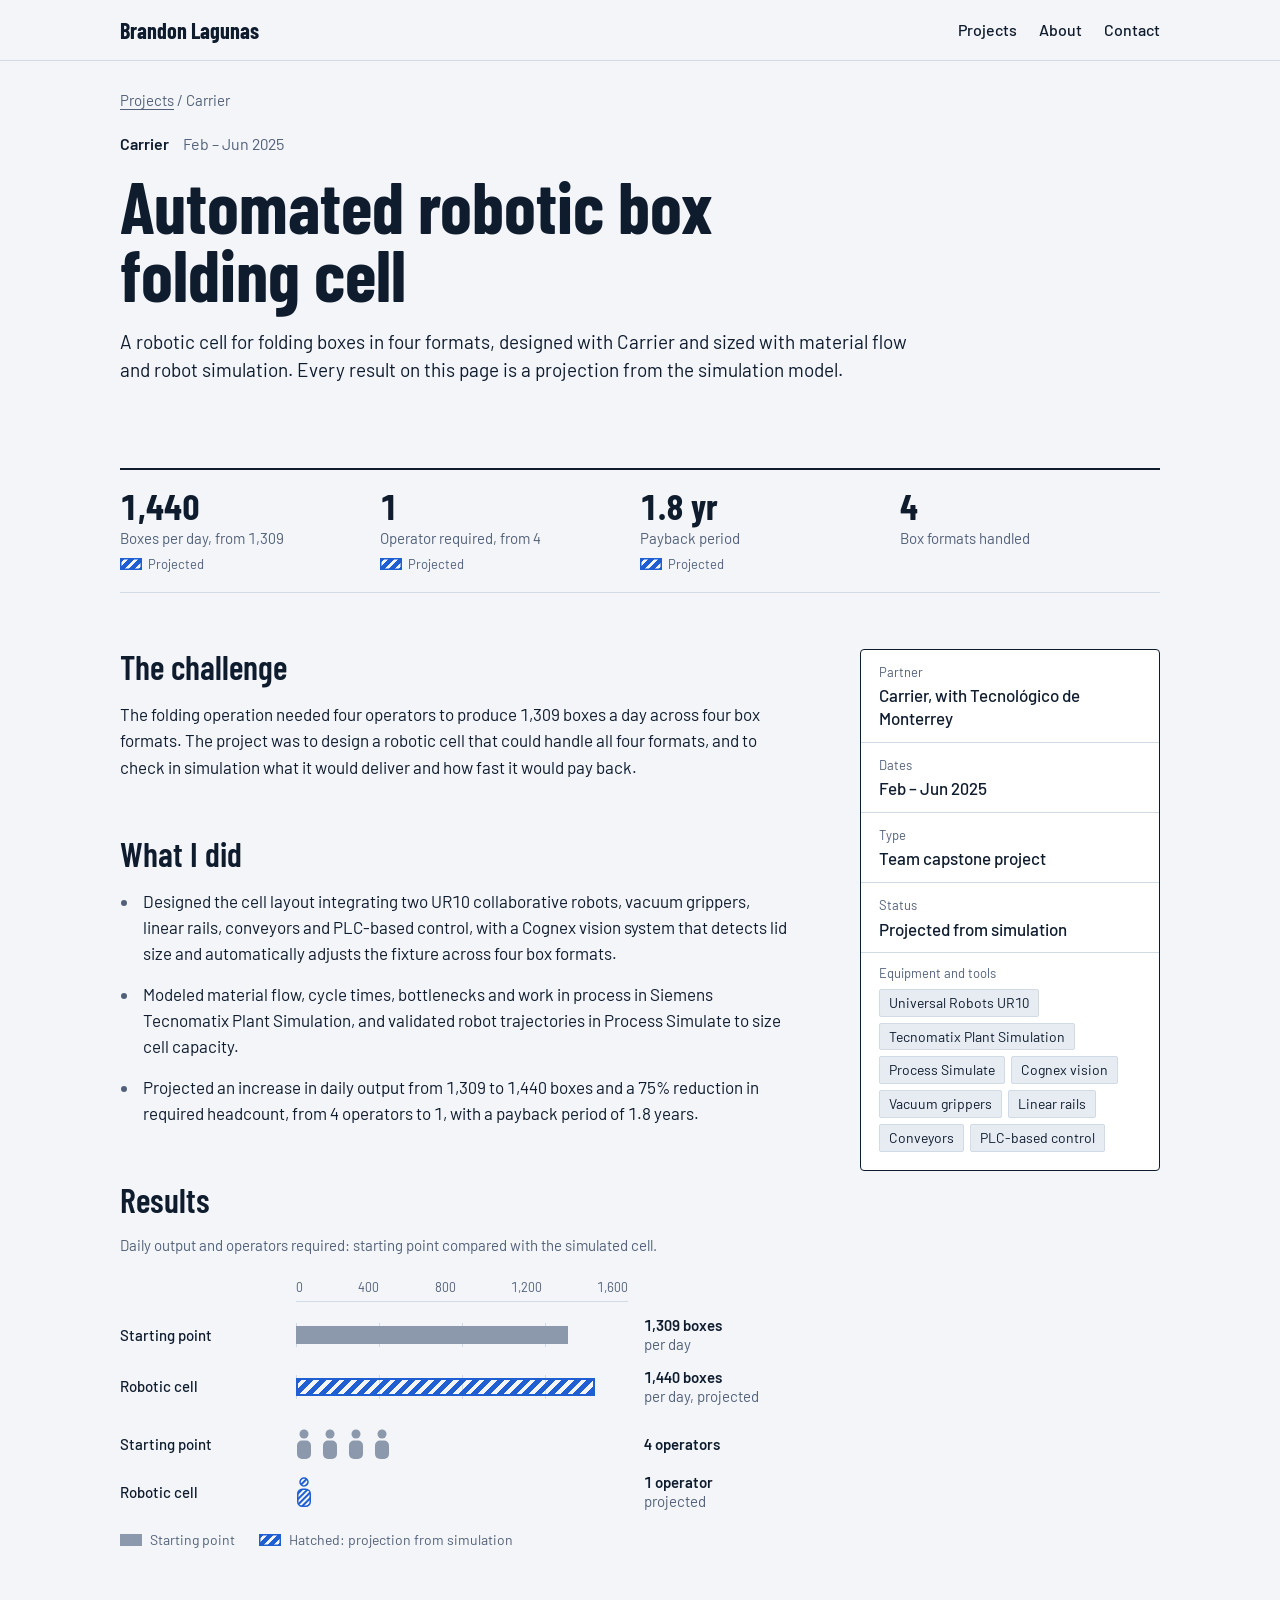
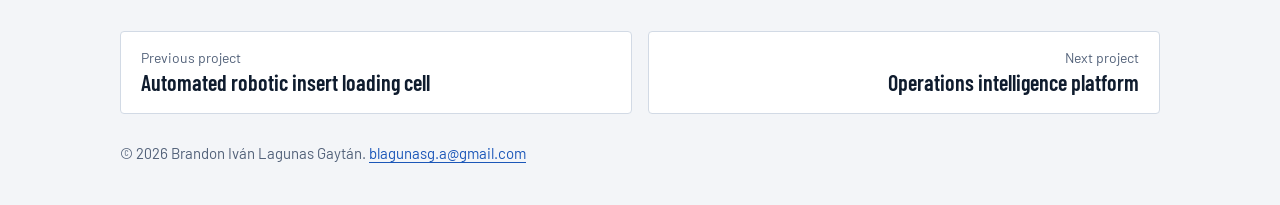
==== projects/carrier.html @ 98e2105b "Switch palette to engineering blue and add lessons learned to ABB case study Replaces the green-tint" ====
<!doctype html>
<html lang="en">
<head>
  <meta charset="utf-8">
  <meta name="viewport" content="width=device-width, initial-scale=1">
  <title>Automated robotic box folding cell | Brandon Lagunas</title>
  <meta name="description" content="Carrier capstone: a robotic box folding cell with two UR10 robots and vision-adjusted fixturing, sized in Siemens Tecnomatix Plant Simulation and Process Simulate.">
  <link rel="stylesheet" href="../css/style.css">
</head>
<body>
  <svg width="0" height="0" style="position:absolute;color:var(--accent)" aria-hidden="true" focusable="false">
    <defs>
      <pattern id="hatch" width="4" height="4" patternUnits="userSpaceOnUse" patternTransform="rotate(45)">
        <rect width="2" height="4" fill="currentColor"></rect>
      </pattern>
    </defs>
  </svg>

  <nav class="site-nav" aria-label="Main">
    <div class="wrap">
      <a class="brand" href="../index.html">Brandon Lagunas</a>
      <ul class="nav-links">
        <li><a href="../index.html#projects">Projects</a></li>
        <li><a href="../index.html#about">About</a></li>
        <li><a href="../index.html#contact">Contact</a></li>
      </ul>
    </div>
  </nav>

  <main class="wrap">

    <div class="crumbs"><a href="../index.html#projects">Projects</a> / Carrier</div>

    <header class="project-head">
      <div class="card-meta"><span class="partner">Carrier</span><span>Feb – Jun 2025</span></div>
      <h1 class="project-title">Automated robotic box folding cell</h1>
      <p class="lede">A robotic cell for folding boxes in four formats, designed with Carrier and sized with material flow and robot simulation. Every result on this page is a projection from the simulation model.</p>
    </header>

    <dl class="stats">
      <div><dt>Boxes per day, from 1,309</dt><dd>1,440</dd><span class="tag"><span class="swatch sim"></span>Projected</span></div>
      <div><dt>Operator required, from 4</dt><dd>1</dd><span class="tag"><span class="swatch sim"></span>Projected</span></div>
      <div><dt>Payback period</dt><dd>1.8 yr</dd><span class="tag"><span class="swatch sim"></span>Projected</span></div>
      <div><dt>Box formats handled</dt><dd>4</dd></div>
    </dl>

    <div class="project-body">
      <div>

        <section class="block" aria-labelledby="challenge-heading">
          <h2 id="challenge-heading">The challenge</h2>
          <p>The folding operation needed four operators to produce 1,309 boxes a day across four box formats. The project was to design a robotic cell that could handle all four formats, and to check in simulation what it would deliver and how fast it would pay back.</p>
        </section>

        <section class="block" aria-labelledby="work-heading">
          <h2 id="work-heading">What I did</h2>
          <ul class="work">
            <li>Designed the cell layout integrating two UR10 collaborative robots, vacuum grippers, linear rails, conveyors and PLC-based control, with a Cognex vision system that detects lid size and automatically adjusts the fixture across four box formats.</li>
            <li>Modeled material flow, cycle times, bottlenecks and work in process in Siemens Tecnomatix Plant Simulation, and validated robot trajectories in Process Simulate to size cell capacity.</li>
            <li>Projected an increase in daily output from 1,309 to 1,440 boxes and a 75% reduction in required headcount, from 4 operators to 1, with a payback period of 1.8 years.</li>
          </ul>
        </section>

        <section class="block" aria-labelledby="results-heading">
          <h2 id="results-heading">Results</h2>
          <figure class="timing">
            <p class="timing-sub">Daily output and operators required: starting point compared with the simulated cell.</p>
            <div class="timing-grid">
              <div class="scale" aria-hidden="true"><span>0</span><span>400</span><span>800</span><span>1,200</span><span>1,600</span></div>

              <div class="row-label">Starting point</div>
              <div class="track"><span class="bar baseline" style="--v:0.8181"></span></div>
              <div class="row-value"><strong>1,309 boxes</strong> <span>per day</span></div>

              <div class="row-label">Robotic cell</div>
              <div class="track"><span class="bar sim" style="--v:0.9"></span></div>
              <div class="row-value"><strong>1,440 boxes</strong> <span>per day, projected</span></div>
            </div>

            <div class="operators">
              <div class="row-label">Starting point</div>
              <div class="people" aria-hidden="true">
                <svg class="person" viewBox="0 0 16 30"><circle cx="8" cy="5" r="4.5" fill="currentColor"/><rect x="1" y="11.5" width="14" height="18.5" rx="5" fill="currentColor"/></svg>
                <svg class="person" viewBox="0 0 16 30"><circle cx="8" cy="5" r="4.5" fill="currentColor"/><rect x="1" y="11.5" width="14" height="18.5" rx="5" fill="currentColor"/></svg>
                <svg class="person" viewBox="0 0 16 30"><circle cx="8" cy="5" r="4.5" fill="currentColor"/><rect x="1" y="11.5" width="14" height="18.5" rx="5" fill="currentColor"/></svg>
                <svg class="person" viewBox="0 0 16 30"><circle cx="8" cy="5" r="4.5" fill="currentColor"/><rect x="1" y="11.5" width="14" height="18.5" rx="5" fill="currentColor"/></svg>
              </div>
              <div class="row-value"><strong>4 operators</strong></div>

              <div class="row-label">Robotic cell</div>
              <div class="people" aria-hidden="true">
                <svg class="person sim" viewBox="0 0 16 30"><circle cx="8" cy="5" r="4" fill="url(#hatch)" stroke="currentColor" stroke-width="1.5"/><rect x="1.75" y="12.25" width="12.5" height="17" rx="4.5" fill="url(#hatch)" stroke="currentColor" stroke-width="1.5"/></svg>
              </div>
              <div class="row-value"><strong>1 operator</strong> <span>projected</span></div>
            </div>

            <ul class="legend">
              <li><span class="swatch baseline"></span>Starting point</li>
              <li><span class="swatch sim"></span>Hatched: projection from simulation</li>
            </ul>
          </figure>
        </section>

      </div>

      <aside class="sidebar" aria-label="Project details">
        <div class="sidebar-box">
          <dl>
            <div><dt>Partner</dt><dd>Carrier, with Tecnológico de Monterrey</dd></div>
            <div><dt>Dates</dt><dd>Feb – Jun 2025</dd></div>
            <div><dt>Type</dt><dd>Team capstone project</dd></div>
            <div><dt>Status</dt><dd>Projected from simulation</dd></div>
          </dl>
          <div class="tools-wrap">
            <h3>Equipment and tools</h3>
            <ul class="tools">
              <li>Universal Robots UR10</li>
              <li>Tecnomatix Plant Simulation</li>
              <li>Process Simulate</li>
              <li>Cognex vision</li>
              <li>Vacuum grippers</li>
              <li>Linear rails</li>
              <li>Conveyors</li>
              <li>PLC-based control</li>
            </ul>
          </div>
        </div>
      </aside>
    </div>

    <nav class="pager" aria-label="More projects">
      <a href="vitro.html"><small>Previous project</small>Automated robotic insert loading cell</a>
      <a class="next" href="katcon.html"><small>Next project</small>Operations intelligence platform</a>
    </nav>

  </main>

  <footer class="footer">
    <div class="wrap">
      <p>© 2026 Brandon Iván Lagunas Gaytán. <a href="mailto:blagunasg.a@gmail.com">blagunasg.a@gmail.com</a></p>
    </div>
  </footer>

</body>
</html>
---- css/style.css ----
/* Brandon Lagunas portfolio
   Visual language: hatched bars = simulation or projection, solid bars = physical system or real plant data. */

@font-face { font-family: "Barlow"; font-style: normal; font-weight: 400; font-display: swap; src: url("../fonts/barlow-latin-400-normal.woff2") format("woff2"); }
@font-face { font-family: "Barlow"; font-style: normal; font-weight: 500; font-display: swap; src: url("../fonts/barlow-latin-500-normal.woff2") format("woff2"); }
@font-face { font-family: "Barlow"; font-style: normal; font-weight: 600; font-display: swap; src: url("../fonts/barlow-latin-600-normal.woff2") format("woff2"); }
@font-face { font-family: "Barlow Condensed"; font-style: normal; font-weight: 600; font-display: swap; src: url("../fonts/barlow-condensed-latin-600-normal.woff2") format("woff2"); }
@font-face { font-family: "Barlow Condensed"; font-style: normal; font-weight: 700; font-display: swap; src: url("../fonts/barlow-condensed-latin-700-normal.woff2") format("woff2"); }

:root {
  --paper: #f3f5f8;
  --card: #ffffff;
  --surface: #e7ecf3;
  --ink: #0f1c2e;
  --steel: #526179;
  --rule: #d2dae5;
  --baseline: #8c99ad;
  --accent: #1f5fd1;
  --link: #1a56b8;
  --panel: #0f1c2e;
  --panel-ink: #e6edf7;
  --panel-steel: #9fb0c8;
  --panel-rule: #263650;
  --panel-baseline: #647690;
  --panel-accent: #5aa2ff;
  --measure: 68ch;
  --gutter: 16px;
  color-scheme: light;
}

@media (prefers-color-scheme: dark) {
  :root {
    --paper: #0b1220;
    --card: #121b2d;
    --surface: #1a2538;
    --ink: #e6edf7;
    --steel: #9fb0c8;
    --rule: #25324a;
    --baseline: #62728c;
    --accent: #5aa2ff;
    --link: #8cbcff;
    --panel: #070d18;
    color-scheme: dark;
  }
}

*,
*::before,
*::after { box-sizing: border-box; }

html { -webkit-text-size-adjust: 100%; scroll-behavior: smooth; }
@media (prefers-reduced-motion: reduce) { html { scroll-behavior: auto; } }

body {
  margin: 0;
  background: var(--paper);
  color: var(--ink);
  font-family: "Barlow", system-ui, sans-serif;
  font-size: 1.0625rem;
  line-height: 1.55;
  font-variant-numeric: tabular-nums;
}

img { max-width: 100%; display: block; }

a { color: var(--link); text-underline-offset: 0.18em; text-decoration-thickness: 1px; }
a:hover { text-decoration-thickness: 2px; }
a:focus-visible,
button:focus-visible {
  outline: 2px solid var(--accent);
  outline-offset: 3px;
  border-radius: 2px;
}

.wrap {
  max-width: 1120px;
  margin: 0 auto;
  padding: 0 var(--gutter);
}

@media (min-width: 720px) { :root { --gutter: 40px; } }

h1, h2, h3 {
  font-family: "Barlow Condensed", "Barlow", sans-serif;
  font-weight: 600;
  line-height: 1.05;
  margin: 0;
}

h2 { font-size: 2.125rem; }
h3 { font-size: 1.5rem; }
p { margin: 0 0 1em; max-width: var(--measure); }
.muted { color: var(--steel); }

/* ---------- Site navigation ---------- */

.site-nav {
  position: sticky;
  top: 0;
  z-index: 10;
  background: color-mix(in srgb, var(--paper) 92%, transparent);
  backdrop-filter: blur(8px);
  border-bottom: 1px solid var(--rule);
}

.site-nav .wrap {
  display: flex;
  align-items: center;
  justify-content: space-between;
  gap: 16px;
  height: 60px;
}

.brand {
  font-family: "Barlow Condensed", sans-serif;
  font-weight: 700;
  font-size: 1.375rem;
  color: var(--ink);
  text-decoration: none;
  white-space: nowrap;
}

.nav-links { display: flex; gap: 22px; margin: 0; padding: 0; list-style: none; font-weight: 500; font-size: 1rem; }
.nav-links a { color: var(--ink); text-decoration: none; }
.nav-links a:hover { text-decoration: underline; }

@media (max-width: 480px) {
  .nav-links { gap: 14px; font-size: 0.9375rem; }
  .nav-links .optional { display: none; }
}

/* ---------- Buttons ---------- */

.actions { display: flex; flex-wrap: wrap; gap: 12px; margin-top: 28px; }

.btn {
  display: inline-flex;
  align-items: center;
  min-height: 46px;
  padding: 0 22px;
  font-weight: 600;
  font-size: 1rem;
  border-radius: 3px;
  text-decoration: none;
  border: 1.5px solid var(--ink);
}
.btn-primary { background: var(--ink); color: var(--paper); }
.btn-primary:hover { background: var(--link); border-color: var(--link); }
.btn-secondary { color: var(--ink); background: transparent; }
.btn-secondary:hover { background: var(--surface); }

/* ---------- Home hero ---------- */

.hero { padding: 64px 0 72px; }

.hero-grid { display: grid; gap: 40px; align-items: end; }

@media (min-width: 900px) {
  .hero-grid { grid-template-columns: 1.55fr 1fr; gap: 64px; }
}

.role-line { font-weight: 600; color: var(--steel); font-size: 1.125rem; margin: 0 0 10px; }

.nameplate {
  font-size: clamp(3rem, 9.5vw, 6.25rem);
  font-weight: 700;
  line-height: 0.9;
  letter-spacing: -0.012em;
}
.nameplate span { display: block; }

.intro { margin-top: 24px; font-size: 1.25rem; line-height: 1.45; max-width: 32em; }

.facts {
  margin: 0;
  border-top: 2px solid var(--ink);
}
.facts div { padding: 14px 0; border-bottom: 1px solid var(--rule); }
.facts dt { font-size: 0.875rem; color: var(--steel); }
.facts dd { margin: 2px 0 0; font-weight: 500; line-height: 1.35; }

.portrait {
  width: 120px;
  height: 120px;
  border-radius: 50%;
  object-fit: cover;
  margin-bottom: 20px;
  border: 3px solid var(--card);
}

/* ---------- Section frame ---------- */

.section { padding: 72px 0 0; scroll-margin-top: 72px; }
.section-head { display: flex; justify-content: space-between; align-items: baseline; gap: 16px; flex-wrap: wrap; margin-bottom: 28px; }
.section-head p { margin: 0; color: var(--steel); }

/* ---------- Project cards ---------- */

.cards {
  display: grid;
  gap: 24px;
  margin: 0;
  padding: 0;
  list-style: none;
}

@media (min-width: 720px) { .cards { grid-template-columns: repeat(2, 1fr); } }

.card {
  position: relative;
  display: flex;
  flex-direction: column;
  background: var(--card);
  border: 1px solid var(--rule);
  border-radius: 4px;
  overflow: hidden;
  transition: border-color 160ms ease;
}
.card:hover { border-color: var(--ink); }
.card:focus-within { border-color: var(--ink); }

.card-media { aspect-ratio: 16 / 10; background: var(--panel); overflow: hidden; }
.card-media img { width: 100%; height: 100%; object-fit: cover; }

.card-body { display: flex; flex-direction: column; gap: 10px; padding: 20px 22px 22px; flex: 1; }

.card-meta { font-size: 0.875rem; color: var(--steel); display: flex; flex-wrap: wrap; gap: 4px 14px; }
.card-meta .partner { color: var(--ink); font-weight: 600; }

.card h3 { font-size: 1.625rem; }
.card h3 a { color: var(--ink); text-decoration: none; }
/* Whole card is clickable through the title link. */
.card h3 a::after { content: ""; position: absolute; inset: 0; }

.card p { margin: 0; font-size: 1rem; line-height: 1.5; }

.card-figure { font-weight: 600; font-size: 1rem; line-height: 1.4; }

.card-foot {
  margin-top: auto;
  padding-top: 12px;
  display: flex;
  justify-content: space-between;
  align-items: center;
  gap: 12px;
  font-size: 0.875rem;
}
.card-foot .open { font-weight: 600; color: var(--link); }

.status { display: inline-flex; align-items: center; gap: 8px; color: var(--steel); }
.status .swatch + .swatch { margin-left: -4px; }

/* Chart thumbnails used until project photos are added */
.thumb {
  --accent: var(--panel-accent);
  height: 100%;
  display: flex;
  flex-direction: column;
  justify-content: center;
  gap: 12px;
  padding: 22px 24px;
  color: var(--panel-ink);
}
.thumb-title { font-family: "Barlow Condensed", sans-serif; font-weight: 600; font-size: 1.125rem; line-height: 1.15; }
.thumb-rows { display: grid; grid-template-columns: auto 1fr auto; gap: 8px 12px; align-items: center; font-size: 0.8125rem; }
.thumb-rows .lbl { color: var(--panel-steel); }
.thumb-rows .val { font-weight: 600; text-align: right; }
.thumb-track { position: relative; height: 14px; }
.thumb-track .bar { inset: 0 auto 0 0; }
.thumb .bar.baseline { background: var(--panel-baseline); }

/* ---------- About ---------- */

.about-grid { display: grid; gap: 32px; }
@media (min-width: 720px) { .about-grid { grid-template-columns: repeat(3, 1fr); gap: 40px; } }

.about-grid h3 { font-size: 1.375rem; margin-bottom: 12px; padding-bottom: 10px; border-bottom: 2px solid var(--ink); }
.about-grid ul { margin: 0; padding: 0; list-style: none; }
.about-grid li { margin-bottom: 12px; line-height: 1.4; }
.about-grid li span { display: block; color: var(--steel); font-size: 0.9375rem; }

/* ---------- Contact ---------- */

.contact-band {
  margin-top: 88px;
  background: var(--panel);
  color: var(--panel-ink);
  border-radius: 4px;
  padding: 40px 28px;
  display: grid;
  gap: 20px;
  align-items: center;
}
@media (min-width: 800px) { .contact-band { grid-template-columns: 1fr auto; padding: 48px 48px; } }
.contact-band h2 { font-size: 2.25rem; }
.contact-band p { color: var(--panel-steel); margin: 10px 0 0; }
.contact-band .btn { border-color: var(--panel-accent); background: var(--panel-accent); color: #06101f; }
.contact-band .btn:hover { background: #7bb6ff; border-color: #7bb6ff; }
.contact-band .btn-secondary { background: transparent; color: var(--panel-ink); border-color: var(--panel-steel); }
.contact-band .btn-secondary:hover { background: var(--panel-rule); }
.contact-band .actions { margin-top: 0; }

/* ---------- Footer ---------- */

.footer { padding: 28px 0 40px; font-size: 0.9375rem; color: var(--steel); }
.footer p { margin: 0; }

/* ---------- Project page ---------- */

.crumbs { padding-top: 28px; font-size: 0.9375rem; color: var(--steel); }
.crumbs a { color: var(--steel); }

.project-head { padding: 20px 0 32px; }
.project-head .card-meta { font-size: 1rem; margin-bottom: 14px; }
.project-title { font-size: clamp(2.5rem, 7vw, 4.5rem); font-weight: 700; line-height: 0.95; max-width: 18ch; }
.lede { margin-top: 20px; font-size: 1.1875rem; line-height: 1.5; max-width: 42em; }

.cover {
  margin: 0;
  border-radius: 4px;
  overflow: hidden;
  background: var(--panel);
  aspect-ratio: 21 / 9;
}
.cover img { width: 100%; height: 100%; object-fit: cover; }
.cover .thumb { padding: 32px clamp(20px, 5vw, 64px); gap: 18px; }
.cover .thumb-title { font-size: 1.5rem; }
.cover .thumb-rows { font-size: 0.9375rem; gap: 14px 18px; }
.cover .thumb-track { height: 22px; }

@media (max-width: 719px) { .cover { aspect-ratio: auto; } }

/* Key results strip */
.stats {
  display: grid;
  grid-template-columns: repeat(2, 1fr);
  margin: 32px 0 0;
  border-top: 2px solid var(--ink);
}
@media (min-width: 800px) { .stats { grid-template-columns: repeat(4, 1fr); } }
.stats div { padding: 18px 16px 18px 0; border-bottom: 1px solid var(--rule); }
.stats dt { order: 2; font-size: 0.9375rem; color: var(--steel); line-height: 1.35; margin-top: 4px; }
.stats dd { margin: 0; font-family: "Barlow Condensed", sans-serif; font-weight: 700; font-size: 2.25rem; line-height: 1; }
.stats div { display: flex; flex-direction: column; }
.stats dd { order: 1; }
.stats .tag { display: inline-flex; align-items: center; gap: 6px; font-size: 0.8125rem; color: var(--steel); margin-top: 6px; order: 3; }

/* Body: content + sidebar */
.project-body { display: grid; gap: 48px; padding-top: 56px; }
@media (min-width: 960px) {
  .project-body { grid-template-columns: minmax(0, 1fr) 300px; gap: 72px; }
  .sidebar { position: sticky; top: 84px; align-self: start; }
}

.block { margin-bottom: 56px; }
.block:last-child { margin-bottom: 0; }
.block h2 { margin-bottom: 16px; }

.work { margin: 0; padding: 0 0 0 1.1em; max-width: var(--measure); }
.work li { margin-bottom: 14px; padding-left: 4px; }
.work li::marker { color: var(--steel); }

.sidebar-box { border: 1.5px solid var(--ink); border-radius: 4px; background: var(--card); }
.sidebar-box dl { margin: 0; }
.sidebar-box dl div { padding: 12px 18px; border-bottom: 1px solid var(--rule); }
.sidebar-box dt { font-size: 0.8125rem; color: var(--steel); }
.sidebar-box dd { margin: 2px 0 0; font-weight: 500; line-height: 1.35; }
.sidebar-box .tools-wrap { padding: 14px 18px 18px; }
.sidebar-box .tools-wrap h3 { font-family: "Barlow", sans-serif; font-size: 0.8125rem; font-weight: 400; color: var(--steel); margin-bottom: 8px; }

.tools { display: flex; flex-wrap: wrap; gap: 6px; margin: 0; padding: 0; list-style: none; }
.tools li { border: 1px solid var(--rule); background: var(--surface); padding: 2px 9px; border-radius: 2px; font-size: 0.875rem; }

/* Gallery */
.gallery { display: grid; gap: 16px; margin: 0; padding: 0; list-style: none; }
@media (min-width: 640px) { .gallery { grid-template-columns: repeat(2, 1fr); } }
.gallery figure { margin: 0; }
.gallery img { width: 100%; aspect-ratio: 4 / 3; object-fit: cover; border-radius: 4px; border: 1px solid var(--rule); }
.gallery figcaption { font-size: 0.875rem; color: var(--steel); margin-top: 6px; }

.note { font-size: 0.9375rem; color: var(--steel); }

.pager {
  display: grid;
  gap: 16px;
  margin-top: 80px;
}
@media (min-width: 720px) { .pager { grid-template-columns: 1fr 1fr; } }
.pager a {
  display: block;
  padding: 18px 20px;
  border: 1px solid var(--rule);
  border-radius: 4px;
  background: var(--card);
  color: var(--ink);
  text-decoration: none;
  font-family: "Barlow Condensed", sans-serif;
  font-weight: 600;
  font-size: 1.375rem;
  line-height: 1.15;
}
.pager a:hover { border-color: var(--ink); }
.pager a.next { text-align: right; }
.pager small { display: block; font-family: "Barlow", sans-serif; font-weight: 400; font-size: 0.875rem; color: var(--steel); margin-bottom: 4px; }

/* ---------- Charts ---------- */

.timing { margin: 0; }
.timing-sub { color: var(--steel); font-size: 0.9375rem; margin: 0 0 20px; }

.timing-grid {
  display: grid;
  grid-template-columns: 10rem 1fr 9rem;
  column-gap: 16px;
  row-gap: 14px;
  align-items: center;
}

.scale {
  grid-column: 2;
  display: flex;
  justify-content: space-between;
  font-size: 0.8125rem;
  color: var(--steel);
  border-bottom: 1px solid var(--rule);
  padding-bottom: 4px;
}

.row-label { grid-column: 1; font-weight: 500; line-height: 1.25; font-size: 0.9375rem; }

.track {
  grid-column: 2;
  position: relative;
  height: 24px;
  background-image: linear-gradient(to right, var(--rule) 1px, transparent 1px);
  background-size: 25% 100%;
}

.bar {
  position: absolute;
  inset: 3px auto 3px 0;
  width: calc(var(--v) * 100%);
  transform-origin: left center;
}
.bar.baseline { background: var(--baseline); }
.bar.real { background: var(--accent); }
.bar.sim {
  background: repeating-linear-gradient(135deg, var(--accent) 0 5px, transparent 5px 9px);
  box-shadow: inset 0 0 0 2px var(--accent);
}

.row-value { grid-column: 3; font-size: 0.9375rem; line-height: 1.25; }
.row-value strong { font-weight: 600; display: block; }
.row-value span { color: var(--steel); }

.legend { display: flex; flex-wrap: wrap; gap: 6px 24px; margin: 18px 0 0; padding: 0; list-style: none; font-size: 0.875rem; color: var(--steel); }
.legend li { display: flex; align-items: center; gap: 8px; }

.swatch { display: inline-block; width: 22px; height: 12px; flex: none; }
.swatch.sim { background: repeating-linear-gradient(135deg, var(--accent) 0 4px, transparent 4px 7px); box-shadow: inset 0 0 0 1.5px var(--accent); }
.swatch.real { background: var(--accent); }
.swatch.baseline { background: var(--baseline); }

.operators {
  display: grid;
  grid-template-columns: 10rem 1fr 9rem;
  column-gap: 16px;
  row-gap: 14px;
  align-items: center;
  margin-top: 24px;
}
.people { grid-column: 2; display: flex; gap: 10px; }
.person { width: 16px; height: 30px; color: var(--baseline); }
.person.sim { color: var(--accent); }

/* One orchestrated moment: the cover chart draws once on load. */
.cover .bar, .hero-draw .bar {
  animation: draw 900ms cubic-bezier(0.2, 0.7, 0.2, 1) both;
  animation-delay: calc(250ms + var(--i, 0) * 160ms);
}
@keyframes draw { from { transform: scaleX(0); } to { transform: scaleX(1); } }
@media (prefers-reduced-motion: reduce) {
  .cover .bar, .hero-draw .bar { animation: none; }
  .card { transition: none; }
}

/* ---------- Mobile figures (kept last so they override the desktop grids) ---------- */

@media (max-width: 719px) {
  .timing-grid,
  .operators {
    grid-template-columns: 1fr auto;
    grid-auto-flow: row dense;
    row-gap: 6px;
  }
  .scale { grid-column: 1 / -1; order: -1; }
  .row-label { grid-column: 1; margin-top: 12px; }
  .row-value { grid-column: 2; margin-top: 12px; text-align: right; }
  .track,
  .operators .people { grid-column: 1 / -1; }
  .row-value strong { display: inline; }
  .row-value span { display: inline; }
}

.card-foot .open { white-space: nowrap; }

/* ---------- Case study extras: spacing, risk table, original matrix ---------- */

.project-body { grid-template-columns: minmax(0, 1fr); }
@media (min-width: 960px) { .project-body { grid-template-columns: minmax(0, 1fr) 300px; } }

.block .gallery { margin-top: 24px; }
.gallery img { height: auto; }
.timing + .timing { margin-top: 40px; }
.timing + p { margin-top: 28px; }
.block > p + .table-wrap,
.block > .table-wrap + p { margin-top: 24px; }

.table-wrap { overflow-x: auto; margin-bottom: 24px; border: 1px solid var(--rule); border-radius: 4px; background: var(--card); }

.risk-table { width: 100%; min-width: 620px; border-collapse: collapse; font-size: 0.9375rem; line-height: 1.35; }
.risk-table caption { text-align: left; padding: 14px 16px 0; color: var(--steel); font-size: 0.875rem; caption-side: top; }
.risk-table th,
.risk-table td { padding: 12px 16px; text-align: right; border-bottom: 1px solid var(--rule); vertical-align: top; }
.risk-table thead th { font-size: 0.8125rem; font-weight: 500; color: var(--steel); border-bottom: 2px solid var(--ink); }
.risk-table tbody th { text-align: left; font-weight: 500; }
.risk-table thead th:first-child { text-align: left; }
.risk-table tbody tr:last-child th,
.risk-table tbody tr:last-child td { border-bottom: 0; }
.risk-table td strong { color: var(--ink); }

.more { margin-top: 8px; }
.more summary { cursor: pointer; font-weight: 600; color: var(--link); padding: 6px 0; }
.more[open] summary { margin-bottom: 16px; }
.more img { width: 100%; height: auto; margin-bottom: 16px; border: 1px solid var(--rule); border-radius: 4px; background: #fff; }

@media (max-width: 719px) {
  .hero { padding: 40px 0 16px; }
  .section { padding-top: 56px; }
}
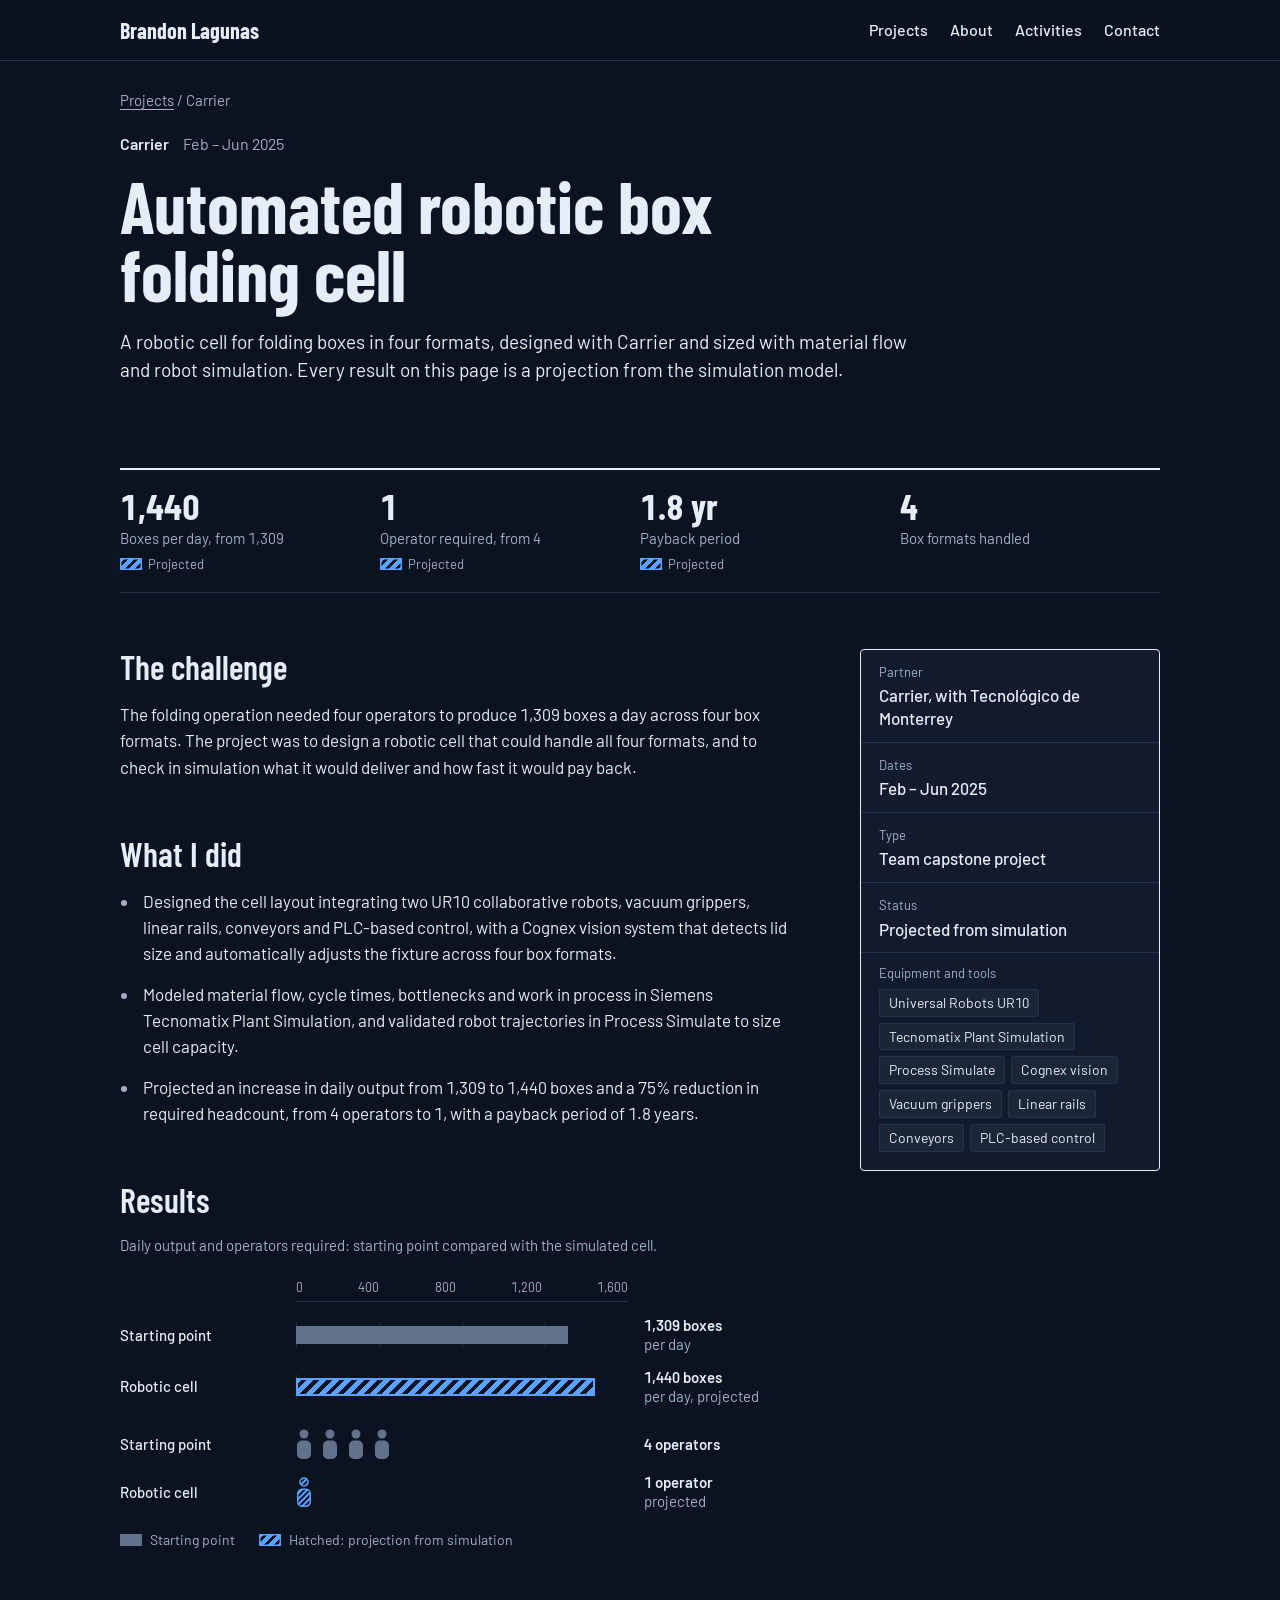
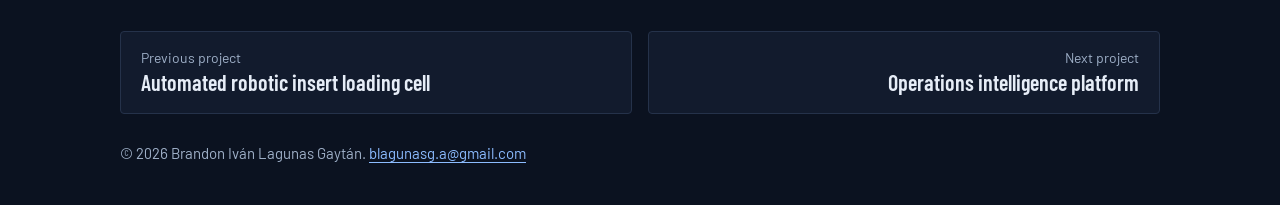
==== commit 61f8012d: "Update About text, add extracurricular activities and more certifications Replaces the About text wi" ====
--- a/projects/carrier.html
+++ b/projects/carrier.html
@@ -22,6 +22,7 @@
       <ul class="nav-links">
         <li><a href="../index.html#projects">Projects</a></li>
         <li><a href="../index.html#about">About</a></li>
+        <li class="optional"><a href="../index.html#activities">Activities</a></li>
         <li><a href="../index.html#contact">Contact</a></li>
       </ul>
     </div>
--- a/css/style.css
+++ b/css/style.css
@@ -8,16 +8,16 @@
 @font-face { font-family: "Barlow Condensed"; font-style: normal; font-weight: 700; font-display: swap; src: url("../fonts/barlow-condensed-latin-700-normal.woff2") format("woff2"); }
 
 :root {
-  --paper: #f3f5f8;
-  --card: #ffffff;
-  --surface: #e7ecf3;
-  --ink: #0f1c2e;
-  --steel: #526179;
-  --rule: #d2dae5;
-  --baseline: #8c99ad;
-  --accent: #1f5fd1;
-  --link: #1a56b8;
-  --panel: #0f1c2e;
+  --paper: #0b1220;
+  --card: #121b2d;
+  --surface: #1a2538;
+  --ink: #e6edf7;
+  --steel: #9fb0c8;
+  --rule: #25324a;
+  --baseline: #62728c;
+  --accent: #5aa2ff;
+  --link: #8cbcff;
+  --panel: #070d18;
   --panel-ink: #e6edf7;
   --panel-steel: #9fb0c8;
   --panel-rule: #263650;
@@ -25,23 +25,7 @@
   --panel-accent: #5aa2ff;
   --measure: 68ch;
   --gutter: 16px;
-  color-scheme: light;
-}
-
-@media (prefers-color-scheme: dark) {
-  :root {
-    --paper: #0b1220;
-    --card: #121b2d;
-    --surface: #1a2538;
-    --ink: #e6edf7;
-    --steel: #9fb0c8;
-    --rule: #25324a;
-    --baseline: #62728c;
-    --accent: #5aa2ff;
-    --link: #8cbcff;
-    --panel: #070d18;
-    color-scheme: dark;
-  }
+  color-scheme: dark;
 }
 
 *,
@@ -506,6 +490,21 @@
 
 /* ---------- Case study extras: spacing, risk table, original matrix ---------- */
 
+.hero { padding-top: 40px; }
+.hero-art { margin: 0 0 40px; border: 1px solid var(--rule); border-radius: 4px; overflow: hidden; background: #0d1626; }
+.hero-art img { display: block; width: 100%; height: clamp(150px, 28vw, 300px); }
+.about-text { margin-bottom: 44px; }
+.about-text p { margin-bottom: 1.1em; }
+
+.activities { margin: 0; padding: 0; list-style: none; border-top: 2px solid var(--ink); }
+.activities li { display: grid; gap: 8px 40px; padding: 24px 0; border-bottom: 1px solid var(--rule); }
+@media (min-width: 720px) { .activities li { grid-template-columns: 260px minmax(0, 1fr); } }
+.activity-meta { display: flex; flex-direction: column; gap: 2px; color: var(--steel); font-size: 0.9375rem; line-height: 1.4; }
+.activity-type { color: var(--ink); font-weight: 600; }
+.activity-body h3 { font-size: 1.5rem; margin-bottom: 8px; }
+.activity-body p { margin: 0 0 0.6em; }
+.activity-result { font-weight: 600; }
+
 .project-body { grid-template-columns: minmax(0, 1fr); }
 @media (min-width: 960px) { .project-body { grid-template-columns: minmax(0, 1fr) 300px; } }
 
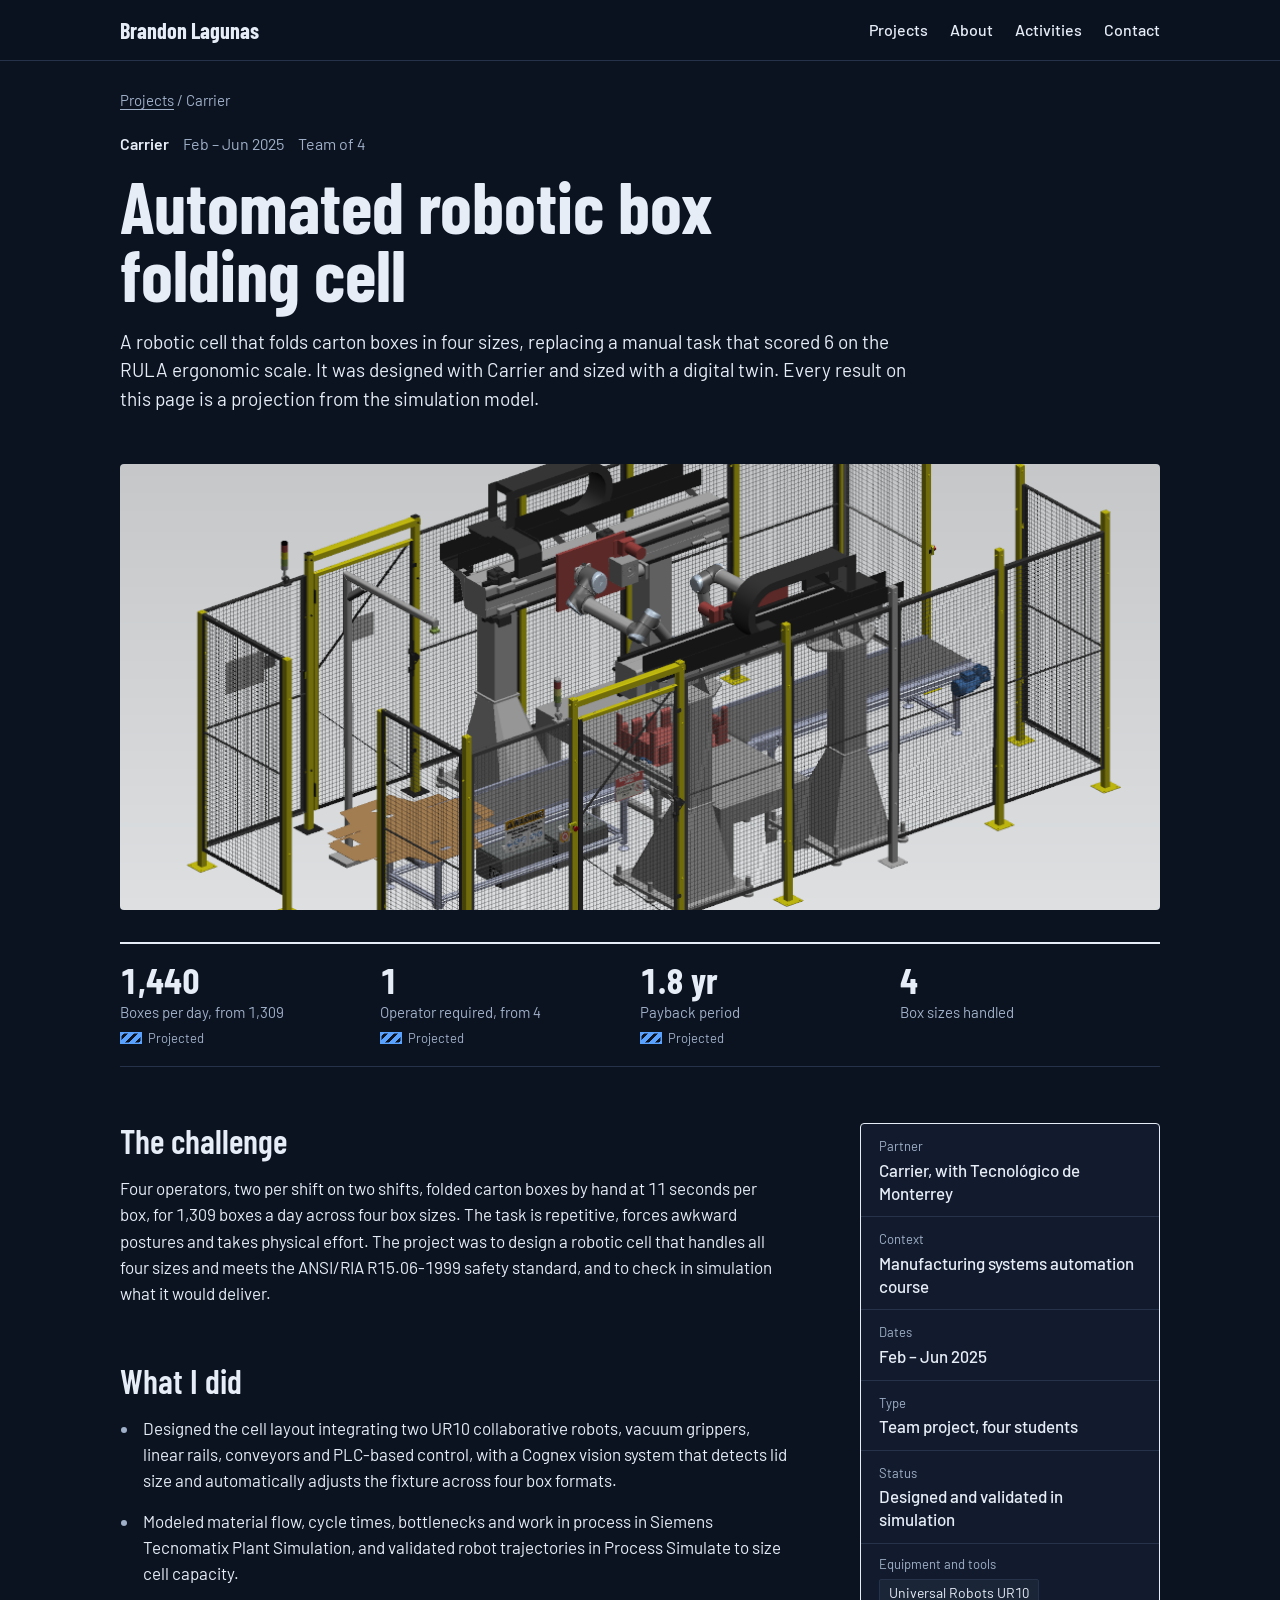
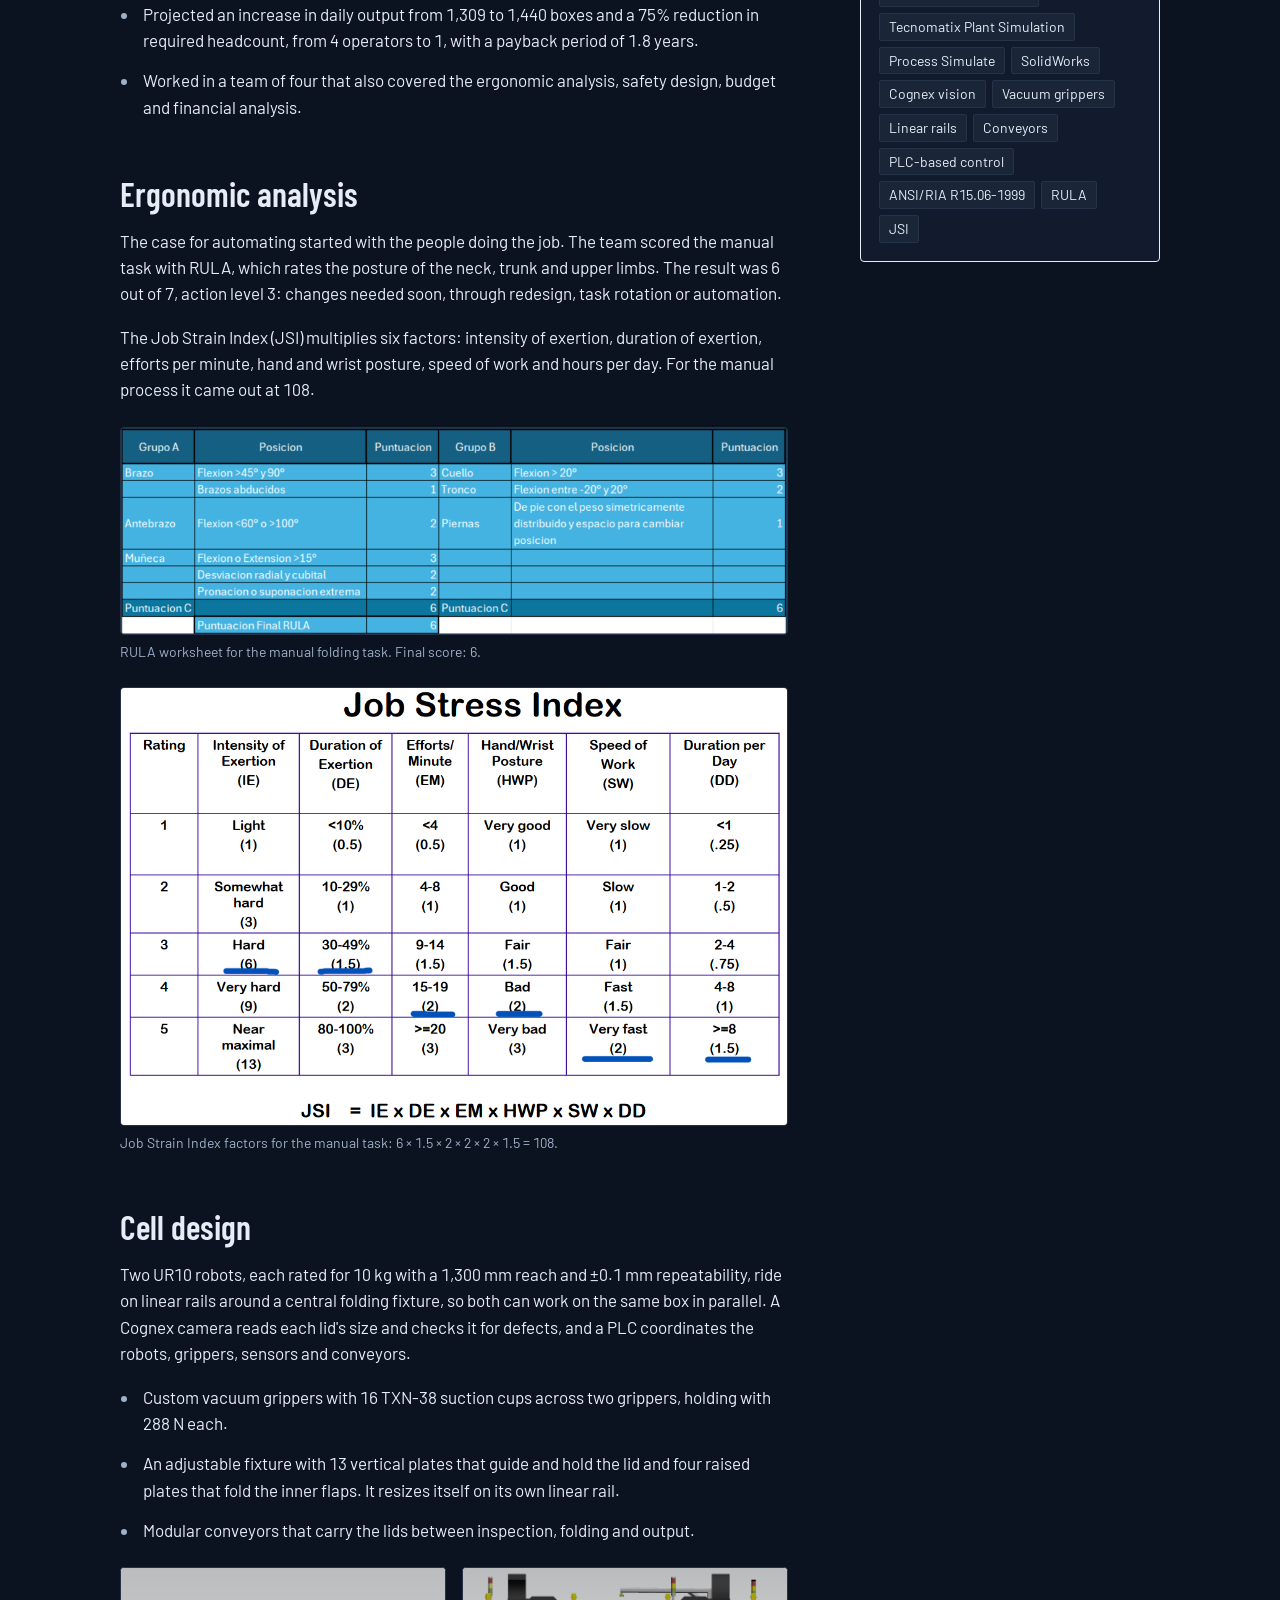
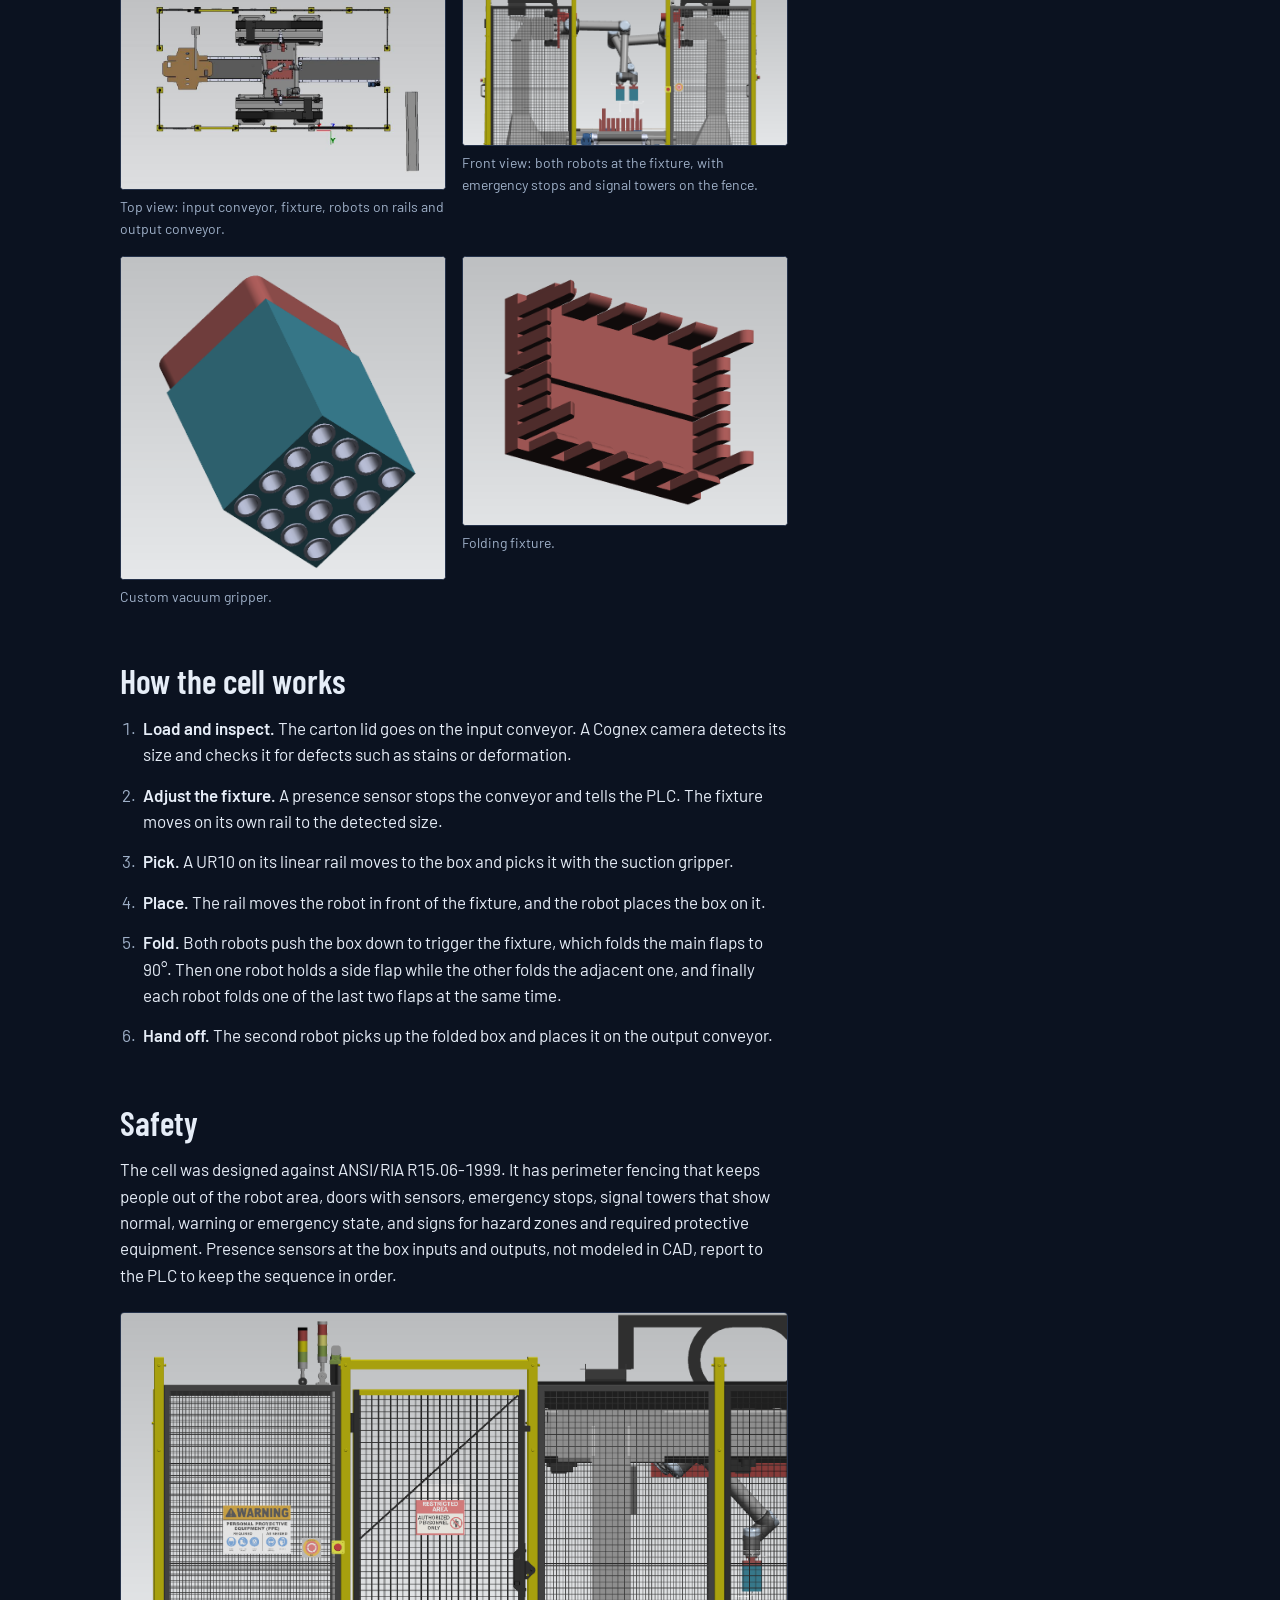
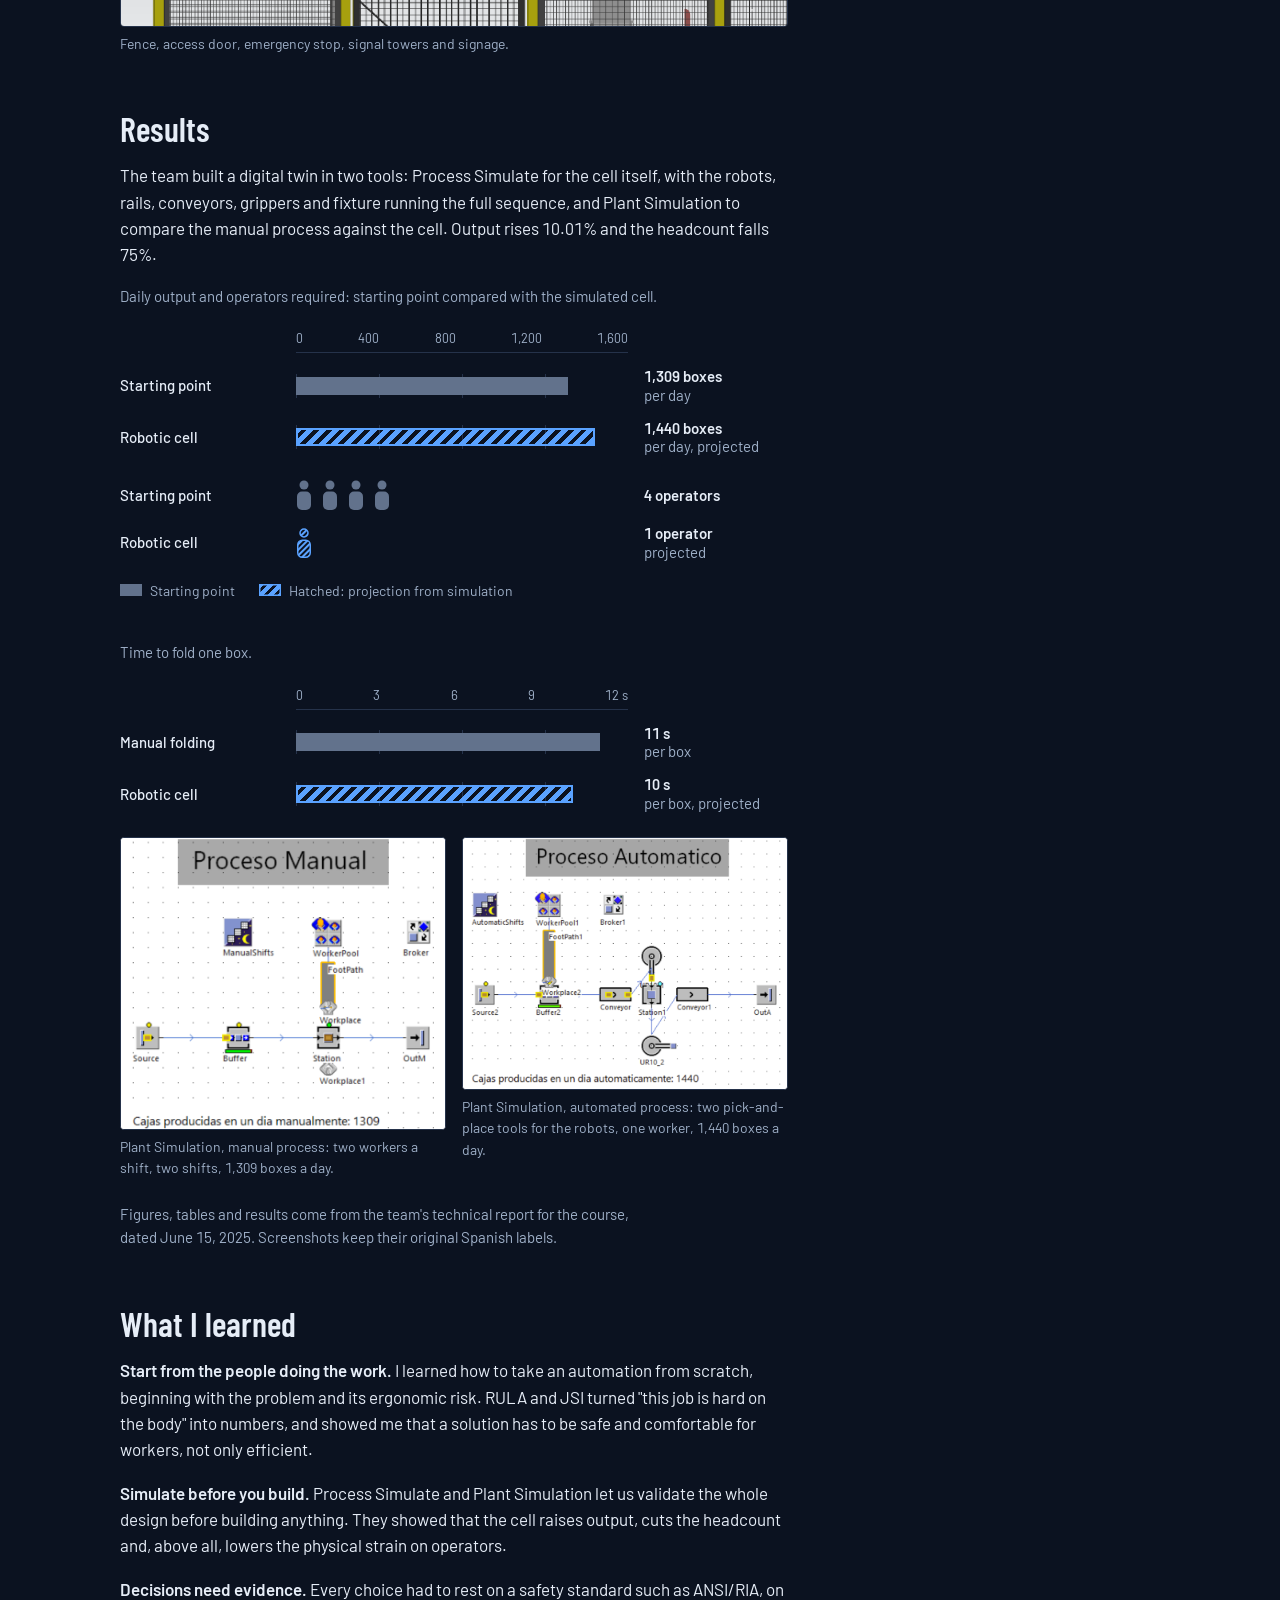
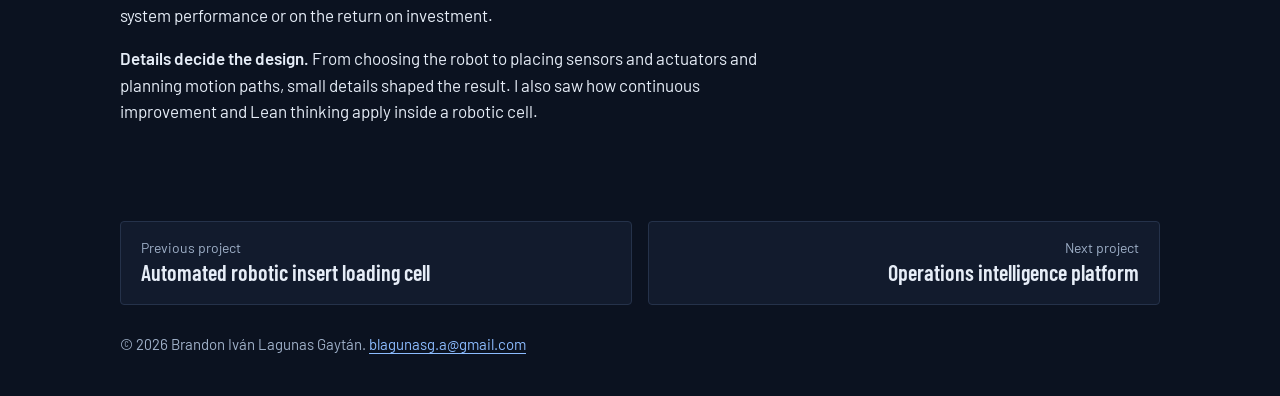
==== commit 8397e600: "Expand Carrier case study with ergonomics, design, simulation and images Rebuilds the Carrier page o" ====
--- a/projects/carrier.html
+++ b/projects/carrier.html
@@ -4,7 +4,7 @@
   <meta charset="utf-8">
   <meta name="viewport" content="width=device-width, initial-scale=1">
   <title>Automated robotic box folding cell | Brandon Lagunas</title>
-  <meta name="description" content="Carrier capstone: a robotic box folding cell with two UR10 robots and vision-adjusted fixturing, sized in Siemens Tecnomatix Plant Simulation and Process Simulate.">
+  <meta name="description" content="Carrier project: a robotic cell with two UR10 robots and an adjustable fixture that folds carton boxes in four sizes, backed by an ergonomic analysis and a digital twin in Siemens Tecnomatix.">
   <link rel="stylesheet" href="../css/style.css">
 </head>
 <body>
@@ -33,16 +33,20 @@
     <div class="crumbs"><a href="../index.html#projects">Projects</a> / Carrier</div>
 
     <header class="project-head">
-      <div class="card-meta"><span class="partner">Carrier</span><span>Feb – Jun 2025</span></div>
+      <div class="card-meta"><span class="partner">Carrier</span><span>Feb – Jun 2025</span><span>Team of 4</span></div>
       <h1 class="project-title">Automated robotic box folding cell</h1>
-      <p class="lede">A robotic cell for folding boxes in four formats, designed with Carrier and sized with material flow and robot simulation. Every result on this page is a projection from the simulation model.</p>
+      <p class="lede">A robotic cell that folds carton boxes in four sizes, replacing a manual task that scored 6 on the RULA ergonomic scale. It was designed with Carrier and sized with a digital twin. Every result on this page is a projection from the simulation model.</p>
     </header>
+
+    <figure class="cover">
+      <img src="../img/carrier/cell-isometric.png" width="1031" height="667" alt="Isometric CAD view of the folding cell: two UR10 robots on linear rails around a central fixture, with input and output conveyors inside perimeter fencing.">
+    </figure>
 
     <dl class="stats">
       <div><dt>Boxes per day, from 1,309</dt><dd>1,440</dd><span class="tag"><span class="swatch sim"></span>Projected</span></div>
       <div><dt>Operator required, from 4</dt><dd>1</dd><span class="tag"><span class="swatch sim"></span>Projected</span></div>
       <div><dt>Payback period</dt><dd>1.8 yr</dd><span class="tag"><span class="swatch sim"></span>Projected</span></div>
-      <div><dt>Box formats handled</dt><dd>4</dd></div>
+      <div><dt>Box sizes handled</dt><dd>4</dd></div>
     </dl>
 
     <div class="project-body">
@@ -50,7 +54,7 @@
 
         <section class="block" aria-labelledby="challenge-heading">
           <h2 id="challenge-heading">The challenge</h2>
-          <p>The folding operation needed four operators to produce 1,309 boxes a day across four box formats. The project was to design a robotic cell that could handle all four formats, and to check in simulation what it would deliver and how fast it would pay back.</p>
+          <p>Four operators, two per shift on two shifts, folded carton boxes by hand at 11 seconds per box, for 1,309 boxes a day across four box sizes. The task is repetitive, forces awkward postures and takes physical effort. The project was to design a robotic cell that handles all four sizes and meets the ANSI/RIA R15.06-1999 safety standard, and to check in simulation what it would deliver.</p>
         </section>
 
         <section class="block" aria-labelledby="work-heading">
@@ -59,11 +63,85 @@
             <li>Designed the cell layout integrating two UR10 collaborative robots, vacuum grippers, linear rails, conveyors and PLC-based control, with a Cognex vision system that detects lid size and automatically adjusts the fixture across four box formats.</li>
             <li>Modeled material flow, cycle times, bottlenecks and work in process in Siemens Tecnomatix Plant Simulation, and validated robot trajectories in Process Simulate to size cell capacity.</li>
             <li>Projected an increase in daily output from 1,309 to 1,440 boxes and a 75% reduction in required headcount, from 4 operators to 1, with a payback period of 1.8 years.</li>
-          </ul>
+            <li>Worked in a team of four that also covered the ergonomic analysis, safety design, budget and financial analysis.</li>
+          </ul>
+        </section>
+
+        <section class="block" aria-labelledby="ergonomics-heading">
+          <h2 id="ergonomics-heading">Ergonomic analysis</h2>
+          <p>The case for automating started with the people doing the job. The team scored the manual task with RULA, which rates the posture of the neck, trunk and upper limbs. The result was 6 out of 7, action level 3: changes needed soon, through redesign, task rotation or automation.</p>
+          <p>The Job Strain Index (JSI) multiplies six factors: intensity of exertion, duration of exertion, efforts per minute, hand and wrist posture, speed of work and hours per day. For the manual process it came out at 108.</p>
+          <figure class="plate">
+            <img src="../img/carrier/rula.png" width="2006" height="621" loading="lazy" alt="RULA worksheet for the manual folding task: scores for arm, forearm, wrist, neck, trunk and legs, with a final RULA score of 6.">
+            <figcaption>RULA worksheet for the manual folding task. Final score: 6.</figcaption>
+          </figure>
+          <figure class="plate">
+            <img src="../img/carrier/jsi.png" width="1077" height="707" loading="lazy" alt="Job Strain Index rating table with the selected values underlined for each of the six factors.">
+            <figcaption>Job Strain Index factors for the manual task: 6 × 1.5 × 2 × 2 × 2 × 1.5 = 108.</figcaption>
+          </figure>
+        </section>
+
+        <section class="block" aria-labelledby="design-heading">
+          <h2 id="design-heading">Cell design</h2>
+          <p>Two UR10 robots, each rated for 10 kg with a 1,300 mm reach and ±0.1 mm repeatability, ride on linear rails around a central folding fixture, so both can work on the same box in parallel. A Cognex camera reads each lid's size and checks it for defects, and a PLC coordinates the robots, grippers, sensors and conveyors.</p>
+          <ul class="work">
+            <li>Custom vacuum grippers with 16 TXN-38 suction cups across two grippers, holding with 288 N each.</li>
+            <li>An adjustable fixture with 13 vertical plates that guide and hold the lid and four raised plates that fold the inner flaps. It resizes itself on its own linear rail.</li>
+            <li>Modular conveyors that carry the lids between inspection, folding and output.</li>
+          </ul>
+          <ul class="gallery gallery--natural">
+            <li>
+              <figure>
+                <img src="../img/carrier/cell-top-view.jpg" width="912" height="622" loading="lazy" alt="Top view of the cell: input conveyor at the left, folding fixture and two robots in the center, output conveyor at the right, fence around the whole cell.">
+                <figcaption>Top view: input conveyor, fixture, robots on rails and output conveyor.</figcaption>
+              </figure>
+            </li>
+            <li>
+              <figure>
+                <img src="../img/carrier/cell-front-view.png" width="1407" height="768" loading="lazy" alt="Front view of the cell with both UR10 robots reaching the central fixture, between two fenced rail towers with emergency stops and signal towers.">
+                <figcaption>Front view: both robots at the fixture, with emergency stops and signal towers on the fence.</figcaption>
+              </figure>
+            </li>
+            <li>
+              <figure>
+                <img src="../img/carrier/gripper.png" width="709" height="705" loading="lazy" alt="CAD model of the custom vacuum gripper showing a four by four array of suction cups.">
+                <figcaption>Custom vacuum gripper.</figcaption>
+              </figure>
+            </li>
+            <li>
+              <figure>
+                <img src="../img/carrier/fixture.png" width="781" height="648" loading="lazy" alt="CAD model of the folding fixture with rows of vertical plates and raised fold plates.">
+                <figcaption>Folding fixture.</figcaption>
+              </figure>
+            </li>
+          </ul>
+        </section>
+
+        <section class="block" aria-labelledby="sequence-heading">
+          <h2 id="sequence-heading">How the cell works</h2>
+          <ol class="work">
+            <li><strong>Load and inspect.</strong> The carton lid goes on the input conveyor. A Cognex camera detects its size and checks it for defects such as stains or deformation.</li>
+            <li><strong>Adjust the fixture.</strong> A presence sensor stops the conveyor and tells the PLC. The fixture moves on its own rail to the detected size.</li>
+            <li><strong>Pick.</strong> A UR10 on its linear rail moves to the box and picks it with the suction gripper.</li>
+            <li><strong>Place.</strong> The rail moves the robot in front of the fixture, and the robot places the box on it.</li>
+            <li><strong>Fold.</strong> Both robots push the box down to trigger the fixture, which folds the main flaps to 90°. Then one robot holds a side flap while the other folds the adjacent one, and finally each robot folds one of the last two flaps at the same time.</li>
+            <li><strong>Hand off.</strong> The second robot picks up the folded box and places it on the output conveyor.</li>
+          </ol>
+        </section>
+
+        <section class="block" aria-labelledby="safety-heading">
+          <h2 id="safety-heading">Safety</h2>
+          <p>The cell was designed against ANSI/RIA R15.06-1999. It has perimeter fencing that keeps people out of the robot area, doors with sensors, emergency stops, signal towers that show normal, warning or emergency state, and signs for hazard zones and required protective equipment. Presence sensors at the box inputs and outputs, not modeled in CAD, report to the PLC to keep the sequence in order.</p>
+          <figure class="plate">
+            <img src="../img/carrier/safety-signage.png" width="1649" height="775" loading="lazy" alt="CAD view of the cell fence with a warning sign for required protective equipment, a restricted area sign on the access door, an emergency stop button and signal towers.">
+            <figcaption>Fence, access door, emergency stop, signal towers and signage.</figcaption>
+          </figure>
         </section>
 
         <section class="block" aria-labelledby="results-heading">
           <h2 id="results-heading">Results</h2>
+          <p>The team built a digital twin in two tools: Process Simulate for the cell itself, with the robots, rails, conveyors, grippers and fixture running the full sequence, and Plant Simulation to compare the manual process against the cell. Output rises 10.01% and the headcount falls 75%.</p>
+
           <figure class="timing">
             <p class="timing-sub">Daily output and operators required: starting point compared with the simulated cell.</p>
             <div class="timing-grid">
@@ -100,6 +178,45 @@
               <li><span class="swatch sim"></span>Hatched: projection from simulation</li>
             </ul>
           </figure>
+
+          <figure class="timing">
+            <p class="timing-sub">Time to fold one box.</p>
+            <div class="timing-grid">
+              <div class="scale" aria-hidden="true"><span>0</span><span>3</span><span>6</span><span>9</span><span>12 s</span></div>
+
+              <div class="row-label">Manual folding</div>
+              <div class="track"><span class="bar baseline" style="--v:0.9167"></span></div>
+              <div class="row-value"><strong>11 s</strong> <span>per box</span></div>
+
+              <div class="row-label">Robotic cell</div>
+              <div class="track"><span class="bar sim" style="--v:0.8333"></span></div>
+              <div class="row-value"><strong>10 s</strong> <span>per box, projected</span></div>
+            </div>
+          </figure>
+
+          <ul class="gallery gallery--natural">
+            <li>
+              <figure>
+                <img src="../img/carrier/plant-sim-manual.png" width="706" height="634" loading="lazy" alt="Plant Simulation model of the manual process: source, buffer, folding station and output, with a worker pool and shift calendar. It reports 1,309 boxes produced in a day.">
+                <figcaption>Plant Simulation, manual process: two workers a shift, two shifts, 1,309 boxes a day.</figcaption>
+              </figure>
+            </li>
+            <li>
+              <figure>
+                <img src="../img/carrier/plant-sim-automated.png" width="812" height="629" loading="lazy" alt="Plant Simulation model of the automated process: source, buffer, conveyor, folding station with two pick-and-place tools standing in for the robots, output conveyor and output. It reports 1,440 boxes produced in a day.">
+                <figcaption>Plant Simulation, automated process: two pick-and-place tools for the robots, one worker, 1,440 boxes a day.</figcaption>
+              </figure>
+            </li>
+          </ul>
+          <p class="note">Figures, tables and results come from the team's technical report for the course, dated June 15, 2025. Screenshots keep their original Spanish labels.</p>
+        </section>
+
+        <section class="block" aria-labelledby="learned-heading">
+          <h2 id="learned-heading">What I learned</h2>
+          <p><strong>Start from the people doing the work.</strong> I learned how to take an automation from scratch, beginning with the problem and its ergonomic risk. RULA and JSI turned "this job is hard on the body" into numbers, and showed me that a solution has to be safe and comfortable for workers, not only efficient.</p>
+          <p><strong>Simulate before you build.</strong> Process Simulate and Plant Simulation let us validate the whole design before building anything. They showed that the cell raises output, cuts the headcount and, above all, lowers the physical strain on operators.</p>
+          <p><strong>Decisions need evidence.</strong> Every choice had to rest on a safety standard such as ANSI/RIA, on system performance or on the return on investment.</p>
+          <p><strong>Details decide the design.</strong> From choosing the robot to placing sensors and actuators and planning motion paths, small details shaped the result. I also saw how continuous improvement and Lean thinking apply inside a robotic cell.</p>
         </section>
 
       </div>
@@ -108,9 +225,10 @@
         <div class="sidebar-box">
           <dl>
             <div><dt>Partner</dt><dd>Carrier, with Tecnológico de Monterrey</dd></div>
+            <div><dt>Context</dt><dd>Manufacturing systems automation course</dd></div>
             <div><dt>Dates</dt><dd>Feb – Jun 2025</dd></div>
-            <div><dt>Type</dt><dd>Team capstone project</dd></div>
-            <div><dt>Status</dt><dd>Projected from simulation</dd></div>
+            <div><dt>Type</dt><dd>Team project, four students</dd></div>
+            <div><dt>Status</dt><dd>Designed and validated in simulation</dd></div>
           </dl>
           <div class="tools-wrap">
             <h3>Equipment and tools</h3>
@@ -118,11 +236,15 @@
               <li>Universal Robots UR10</li>
               <li>Tecnomatix Plant Simulation</li>
               <li>Process Simulate</li>
+              <li>SolidWorks</li>
               <li>Cognex vision</li>
               <li>Vacuum grippers</li>
               <li>Linear rails</li>
               <li>Conveyors</li>
               <li>PLC-based control</li>
+              <li>ANSI/RIA R15.06-1999</li>
+              <li>RULA</li>
+              <li>JSI</li>
             </ul>
           </div>
         </div>
--- a/css/style.css
+++ b/css/style.css
@@ -492,7 +492,7 @@
 
 .hero { padding-top: 40px; }
 .hero-art { margin: 0 0 40px; border: 1px solid var(--rule); border-radius: 4px; overflow: hidden; background: #0d1626; }
-.hero-art img { display: block; width: 100%; height: clamp(150px, 28vw, 300px); }
+.hero-art img { display: block; width: 100%; height: clamp(160px, 30vw, 320px); object-fit: cover; object-position: 50% 38%; }
 .about-text { margin-bottom: 44px; }
 .about-text p { margin-bottom: 1.1em; }
 
@@ -510,8 +510,18 @@
 
 .block .gallery { margin-top: 24px; }
 .gallery img { height: auto; }
+.gallery--natural { align-items: start; }
+.gallery--natural img { aspect-ratio: auto; object-fit: contain; background: #fff; }
+
+.gallery + .note { margin-top: 24px; }
+
+.plate { margin: 24px 0; }
+.plate img { width: 100%; height: auto; border: 1px solid var(--rule); border-radius: 4px; background: #fff; }
+.plate figcaption { font-size: 0.875rem; color: var(--steel); margin-top: 6px; }
 .timing + .timing { margin-top: 40px; }
 .timing + p { margin-top: 28px; }
+@media (min-width: 800px) { .stats--3 { grid-template-columns: repeat(3, 1fr); } }
+@media (max-width: 799px) { .stats--3 div:last-child { grid-column: 1 / -1; } }
 .block > p + .table-wrap,
 .block > .table-wrap + p { margin-top: 24px; }
 
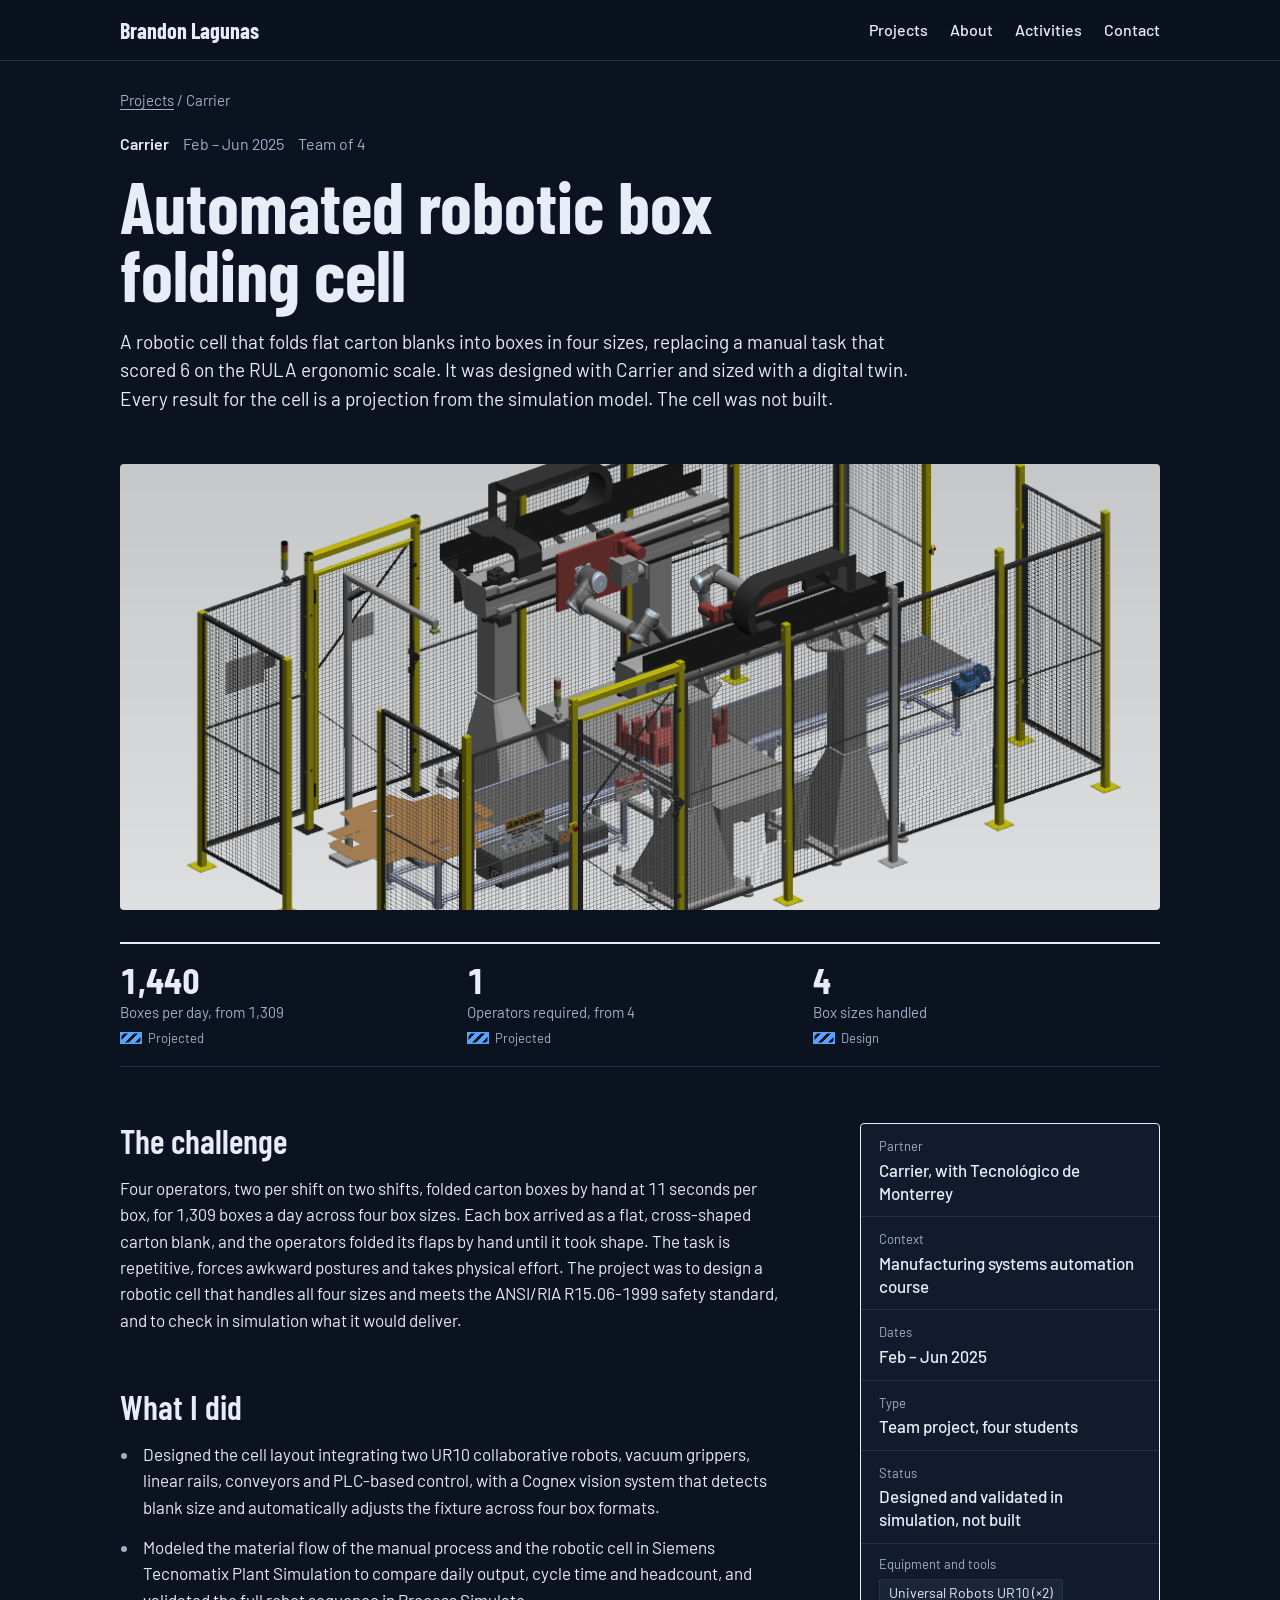
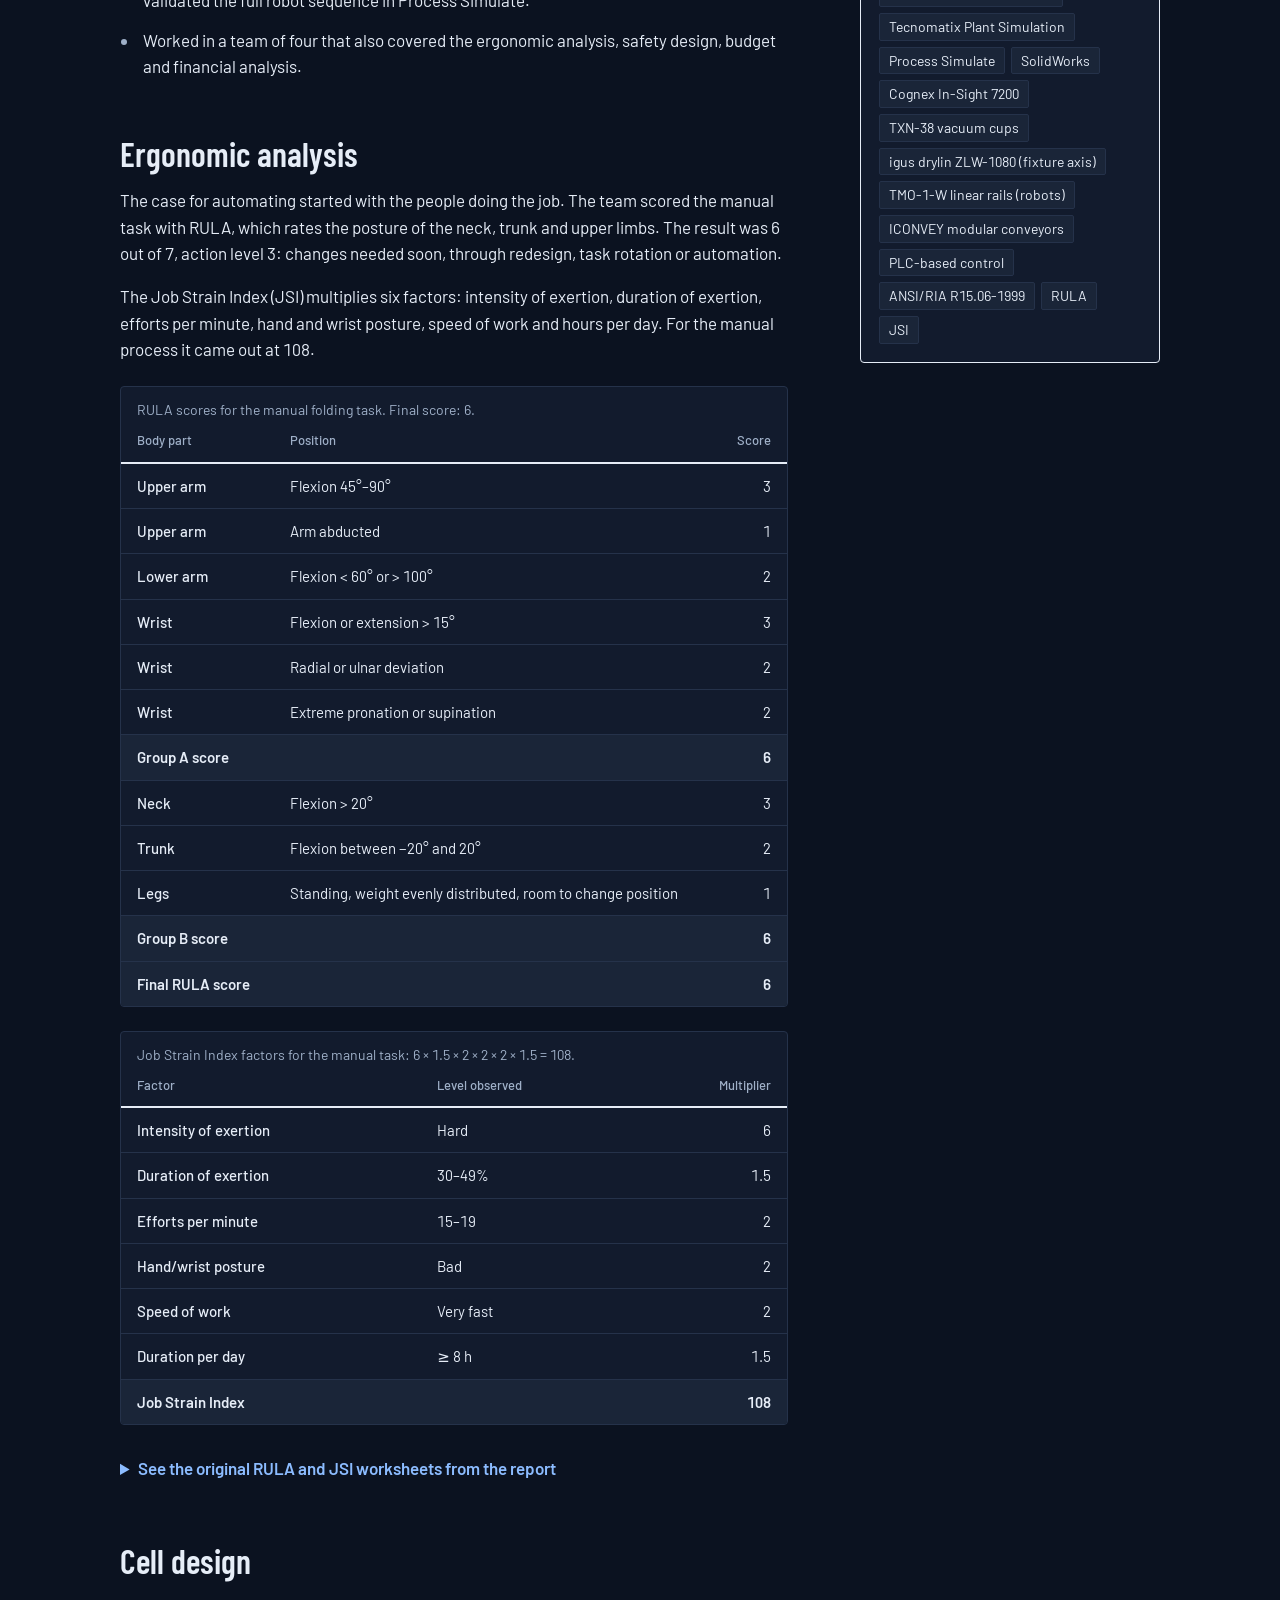
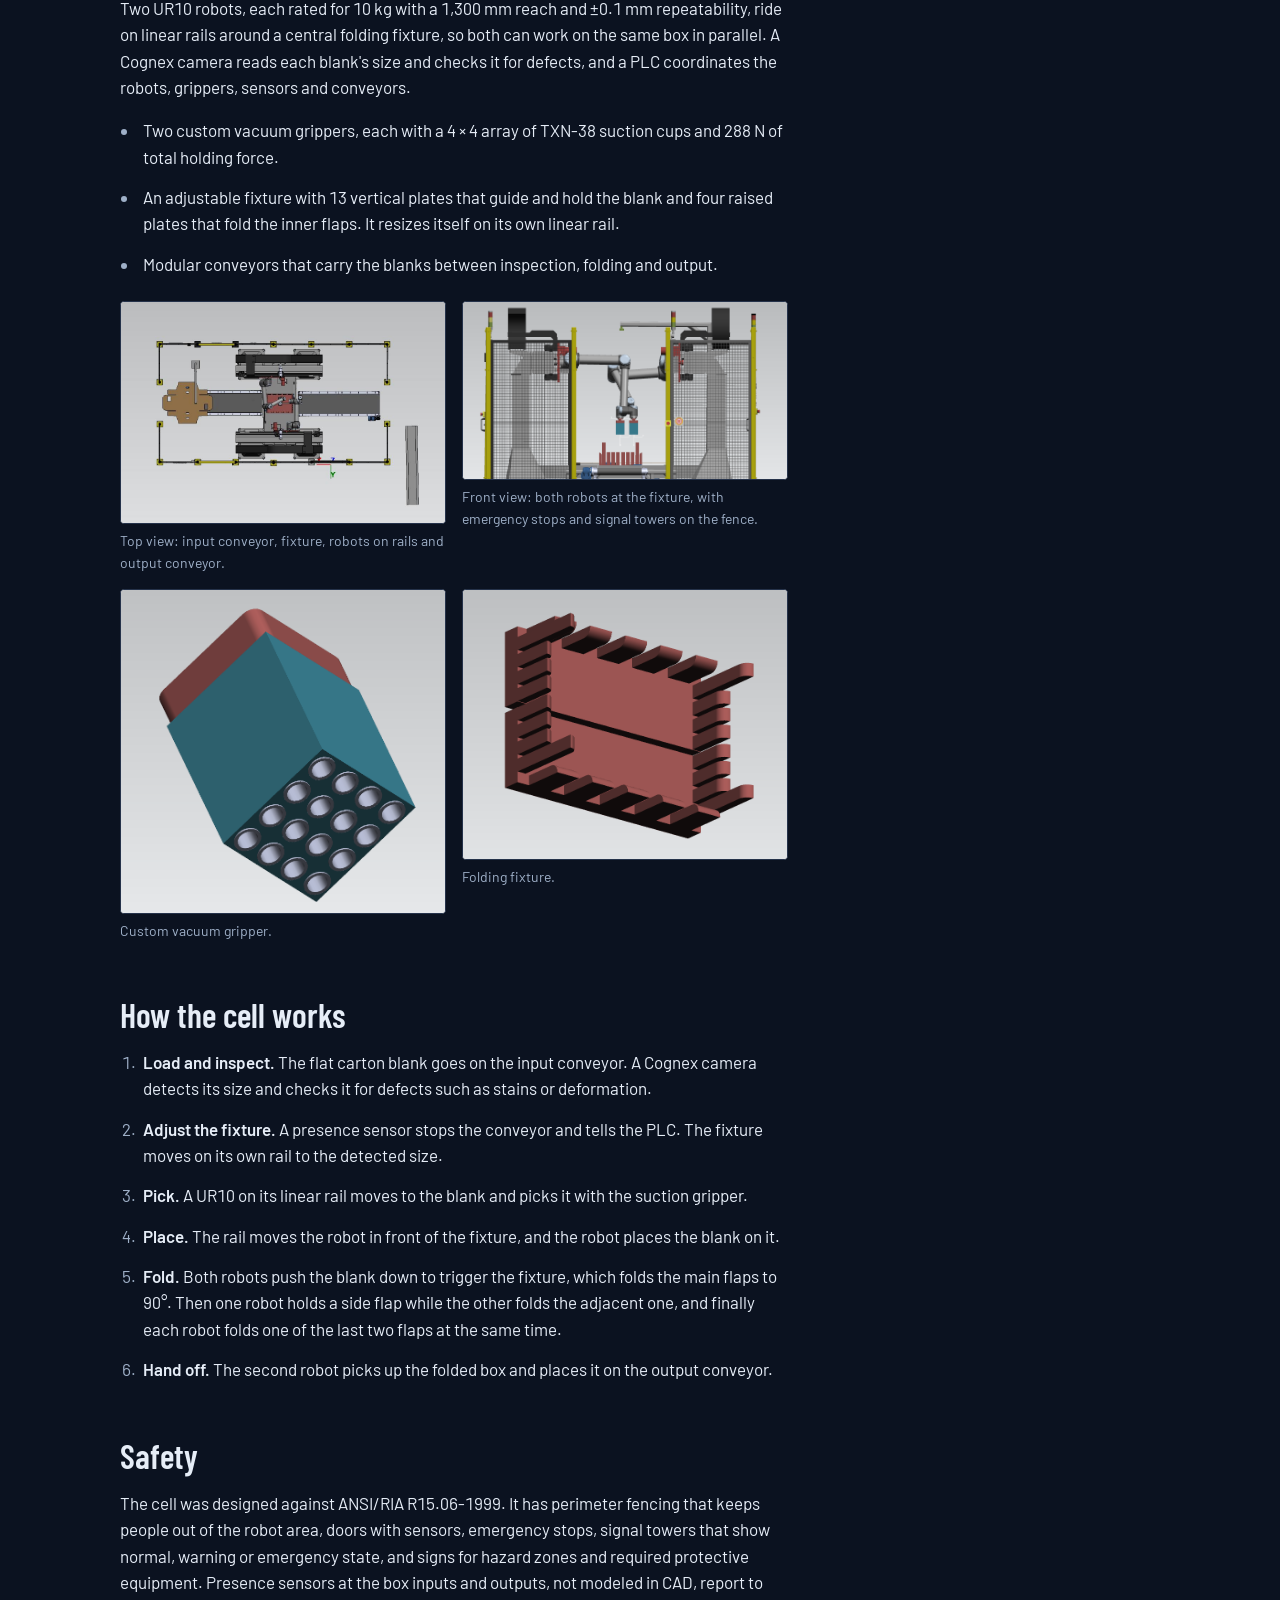
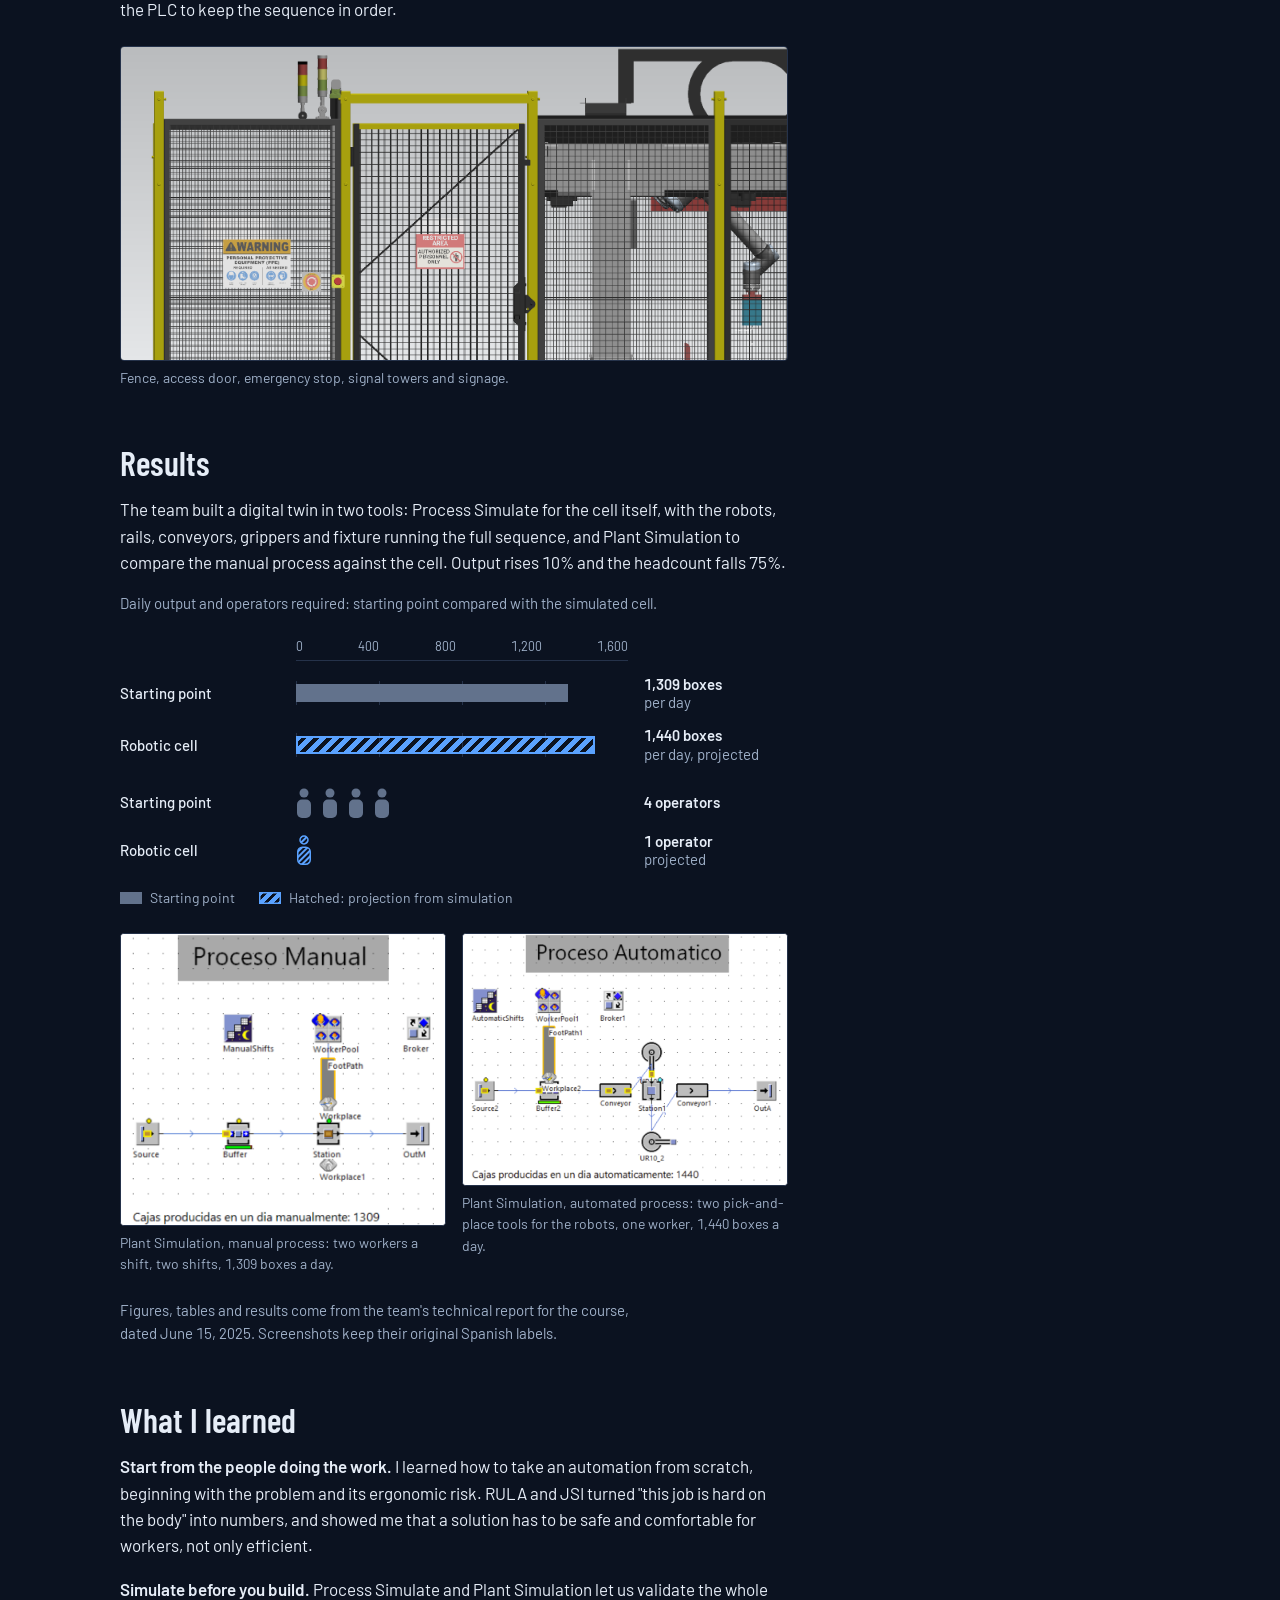
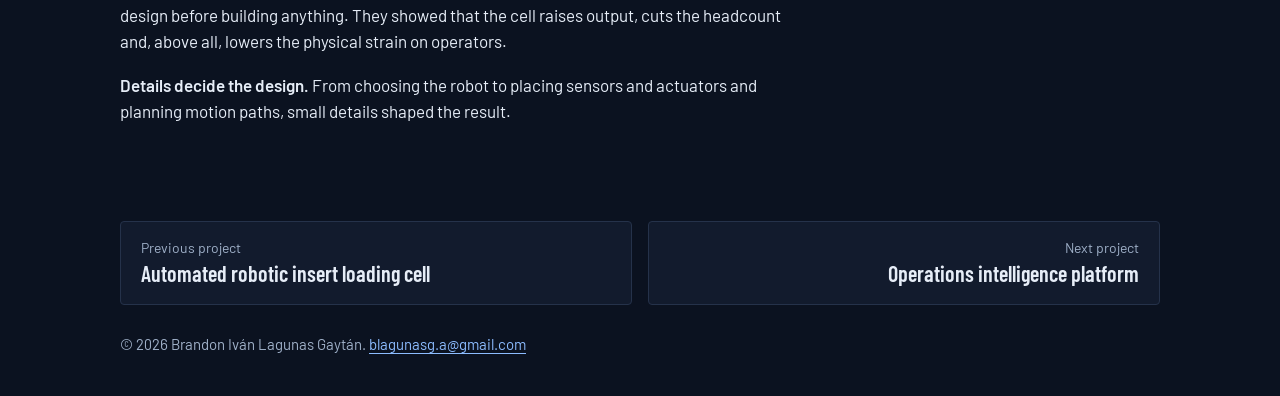
==== commit 14412f32: "Refine Carrier page: blank terminology, RULA/JSI tables, trimmed claims Uses "blank" for the flat ca" ====
--- a/projects/carrier.html
+++ b/projects/carrier.html
@@ -35,18 +35,17 @@
     <header class="project-head">
       <div class="card-meta"><span class="partner">Carrier</span><span>Feb – Jun 2025</span><span>Team of 4</span></div>
       <h1 class="project-title">Automated robotic box folding cell</h1>
-      <p class="lede">A robotic cell that folds carton boxes in four sizes, replacing a manual task that scored 6 on the RULA ergonomic scale. It was designed with Carrier and sized with a digital twin. Every result on this page is a projection from the simulation model.</p>
+      <p class="lede">A robotic cell that folds flat carton blanks into boxes in four sizes, replacing a manual task that scored 6 on the RULA ergonomic scale. It was designed with Carrier and sized with a digital twin. Every result for the cell is a projection from the simulation model. The cell was not built.</p>
     </header>
 
     <figure class="cover">
       <img src="../img/carrier/cell-isometric.png" width="1031" height="667" alt="Isometric CAD view of the folding cell: two UR10 robots on linear rails around a central fixture, with input and output conveyors inside perimeter fencing.">
     </figure>
 
-    <dl class="stats">
+    <dl class="stats stats--3">
       <div><dt>Boxes per day, from 1,309</dt><dd>1,440</dd><span class="tag"><span class="swatch sim"></span>Projected</span></div>
-      <div><dt>Operator required, from 4</dt><dd>1</dd><span class="tag"><span class="swatch sim"></span>Projected</span></div>
-      <div><dt>Payback period</dt><dd>1.8 yr</dd><span class="tag"><span class="swatch sim"></span>Projected</span></div>
-      <div><dt>Box sizes handled</dt><dd>4</dd></div>
+      <div><dt>Operators required, from 4</dt><dd>1</dd><span class="tag"><span class="swatch sim"></span>Projected</span></div>
+      <div><dt>Box sizes handled</dt><dd>4</dd><span class="tag"><span class="swatch sim"></span>Design</span></div>
     </dl>
 
     <div class="project-body">
@@ -54,15 +53,14 @@
 
         <section class="block" aria-labelledby="challenge-heading">
           <h2 id="challenge-heading">The challenge</h2>
-          <p>Four operators, two per shift on two shifts, folded carton boxes by hand at 11 seconds per box, for 1,309 boxes a day across four box sizes. The task is repetitive, forces awkward postures and takes physical effort. The project was to design a robotic cell that handles all four sizes and meets the ANSI/RIA R15.06-1999 safety standard, and to check in simulation what it would deliver.</p>
+          <p>Four operators, two per shift on two shifts, folded carton boxes by hand at 11 seconds per box, for 1,309 boxes a day across four box sizes. Each box arrived as a flat, cross-shaped carton blank, and the operators folded its flaps by hand until it took shape. The task is repetitive, forces awkward postures and takes physical effort. The project was to design a robotic cell that handles all four sizes and meets the ANSI/RIA R15.06-1999 safety standard, and to check in simulation what it would deliver.</p>
         </section>
 
         <section class="block" aria-labelledby="work-heading">
           <h2 id="work-heading">What I did</h2>
           <ul class="work">
-            <li>Designed the cell layout integrating two UR10 collaborative robots, vacuum grippers, linear rails, conveyors and PLC-based control, with a Cognex vision system that detects lid size and automatically adjusts the fixture across four box formats.</li>
-            <li>Modeled material flow, cycle times, bottlenecks and work in process in Siemens Tecnomatix Plant Simulation, and validated robot trajectories in Process Simulate to size cell capacity.</li>
-            <li>Projected an increase in daily output from 1,309 to 1,440 boxes and a 75% reduction in required headcount, from 4 operators to 1, with a payback period of 1.8 years.</li>
+            <li>Designed the cell layout integrating two UR10 collaborative robots, vacuum grippers, linear rails, conveyors and PLC-based control, with a Cognex vision system that detects blank size and automatically adjusts the fixture across four box formats.</li>
+            <li>Modeled the material flow of the manual process and the robotic cell in Siemens Tecnomatix Plant Simulation to compare daily output, cycle time and headcount, and validated the full robot sequence in Process Simulate.</li>
             <li>Worked in a team of four that also covered the ergonomic analysis, safety design, budget and financial analysis.</li>
           </ul>
         </section>
@@ -71,23 +69,59 @@
           <h2 id="ergonomics-heading">Ergonomic analysis</h2>
           <p>The case for automating started with the people doing the job. The team scored the manual task with RULA, which rates the posture of the neck, trunk and upper limbs. The result was 6 out of 7, action level 3: changes needed soon, through redesign, task rotation or automation.</p>
           <p>The Job Strain Index (JSI) multiplies six factors: intensity of exertion, duration of exertion, efforts per minute, hand and wrist posture, speed of work and hours per day. For the manual process it came out at 108.</p>
-          <figure class="plate">
-            <img src="../img/carrier/rula.png" width="2006" height="621" loading="lazy" alt="RULA worksheet for the manual folding task: scores for arm, forearm, wrist, neck, trunk and legs, with a final RULA score of 6.">
-            <figcaption>RULA worksheet for the manual folding task. Final score: 6.</figcaption>
-          </figure>
-          <figure class="plate">
-            <img src="../img/carrier/jsi.png" width="1077" height="707" loading="lazy" alt="Job Strain Index rating table with the selected values underlined for each of the six factors.">
-            <figcaption>Job Strain Index factors for the manual task: 6 × 1.5 × 2 × 2 × 2 × 1.5 = 108.</figcaption>
-          </figure>
+          <div class="table-wrap">
+            <table class="risk-table risk-table--rating">
+              <caption>RULA scores for the manual folding task. Final score: 6.</caption>
+              <thead>
+                <tr><th scope="col">Body part</th><th scope="col">Position</th><th scope="col">Score</th></tr>
+              </thead>
+              <tbody>
+                <tr><th scope="row">Upper arm</th><td>Flexion 45°–90°</td><td>3</td></tr>
+                <tr><th scope="row">Upper arm</th><td>Arm abducted</td><td>1</td></tr>
+                <tr><th scope="row">Lower arm</th><td>Flexion &lt; 60° or &gt; 100°</td><td>2</td></tr>
+                <tr><th scope="row">Wrist</th><td>Flexion or extension &gt; 15°</td><td>3</td></tr>
+                <tr><th scope="row">Wrist</th><td>Radial or ulnar deviation</td><td>2</td></tr>
+                <tr><th scope="row">Wrist</th><td>Extreme pronation or supination</td><td>2</td></tr>
+                <tr class="total"><th scope="row">Group A score</th><td></td><td>6</td></tr>
+                <tr><th scope="row">Neck</th><td>Flexion &gt; 20°</td><td>3</td></tr>
+                <tr><th scope="row">Trunk</th><td>Flexion between −20° and 20°</td><td>2</td></tr>
+                <tr><th scope="row">Legs</th><td>Standing, weight evenly distributed, room to change position</td><td>1</td></tr>
+                <tr class="total"><th scope="row">Group B score</th><td></td><td>6</td></tr>
+                <tr class="total"><th scope="row">Final RULA score</th><td></td><td>6</td></tr>
+              </tbody>
+            </table>
+          </div>
+          <div class="table-wrap">
+            <table class="risk-table risk-table--rating">
+              <caption>Job Strain Index factors for the manual task: 6 × 1.5 × 2 × 2 × 2 × 1.5 = 108.</caption>
+              <thead>
+                <tr><th scope="col">Factor</th><th scope="col">Level observed</th><th scope="col">Multiplier</th></tr>
+              </thead>
+              <tbody>
+                <tr><th scope="row">Intensity of exertion</th><td>Hard</td><td>6</td></tr>
+                <tr><th scope="row">Duration of exertion</th><td>30–49%</td><td>1.5</td></tr>
+                <tr><th scope="row">Efforts per minute</th><td>15–19</td><td>2</td></tr>
+                <tr><th scope="row">Hand/wrist posture</th><td>Bad</td><td>2</td></tr>
+                <tr><th scope="row">Speed of work</th><td>Very fast</td><td>2</td></tr>
+                <tr><th scope="row">Duration per day</th><td>≥ 8 h</td><td>1.5</td></tr>
+                <tr class="total"><th scope="row">Job Strain Index</th><td></td><td>108</td></tr>
+              </tbody>
+            </table>
+          </div>
+          <details class="more">
+            <summary>See the original RULA and JSI worksheets from the report</summary>
+            <img src="../img/carrier/rula.png" width="2006" height="621" loading="lazy" alt="Original RULA worksheet from the report: scores for arm, forearm, wrist, neck, trunk and legs, with a final RULA score of 6.">
+            <img src="../img/carrier/jsi.png" width="1077" height="707" loading="lazy" alt="Original Job Strain Index rating table from the report, with the selected values underlined for each of the six factors.">
+          </details>
         </section>
 
         <section class="block" aria-labelledby="design-heading">
           <h2 id="design-heading">Cell design</h2>
-          <p>Two UR10 robots, each rated for 10 kg with a 1,300 mm reach and ±0.1 mm repeatability, ride on linear rails around a central folding fixture, so both can work on the same box in parallel. A Cognex camera reads each lid's size and checks it for defects, and a PLC coordinates the robots, grippers, sensors and conveyors.</p>
+          <p>Two UR10 robots, each rated for 10 kg with a 1,300 mm reach and ±0.1 mm repeatability, ride on linear rails around a central folding fixture, so both can work on the same box in parallel. A Cognex camera reads each blank's size and checks it for defects, and a PLC coordinates the robots, grippers, sensors and conveyors.</p>
           <ul class="work">
-            <li>Custom vacuum grippers with 16 TXN-38 suction cups across two grippers, holding with 288 N each.</li>
-            <li>An adjustable fixture with 13 vertical plates that guide and hold the lid and four raised plates that fold the inner flaps. It resizes itself on its own linear rail.</li>
-            <li>Modular conveyors that carry the lids between inspection, folding and output.</li>
+            <li>Two custom vacuum grippers, each with a 4 × 4 array of TXN-38 suction cups and 288 N of total holding force.</li>
+            <li>An adjustable fixture with 13 vertical plates that guide and hold the blank and four raised plates that fold the inner flaps. It resizes itself on its own linear rail.</li>
+            <li>Modular conveyors that carry the blanks between inspection, folding and output.</li>
           </ul>
           <ul class="gallery gallery--natural">
             <li>
@@ -120,11 +154,11 @@
         <section class="block" aria-labelledby="sequence-heading">
           <h2 id="sequence-heading">How the cell works</h2>
           <ol class="work">
-            <li><strong>Load and inspect.</strong> The carton lid goes on the input conveyor. A Cognex camera detects its size and checks it for defects such as stains or deformation.</li>
+            <li><strong>Load and inspect.</strong> The flat carton blank goes on the input conveyor. A Cognex camera detects its size and checks it for defects such as stains or deformation.</li>
             <li><strong>Adjust the fixture.</strong> A presence sensor stops the conveyor and tells the PLC. The fixture moves on its own rail to the detected size.</li>
-            <li><strong>Pick.</strong> A UR10 on its linear rail moves to the box and picks it with the suction gripper.</li>
-            <li><strong>Place.</strong> The rail moves the robot in front of the fixture, and the robot places the box on it.</li>
-            <li><strong>Fold.</strong> Both robots push the box down to trigger the fixture, which folds the main flaps to 90°. Then one robot holds a side flap while the other folds the adjacent one, and finally each robot folds one of the last two flaps at the same time.</li>
+            <li><strong>Pick.</strong> A UR10 on its linear rail moves to the blank and picks it with the suction gripper.</li>
+            <li><strong>Place.</strong> The rail moves the robot in front of the fixture, and the robot places the blank on it.</li>
+            <li><strong>Fold.</strong> Both robots push the blank down to trigger the fixture, which folds the main flaps to 90°. Then one robot holds a side flap while the other folds the adjacent one, and finally each robot folds one of the last two flaps at the same time.</li>
             <li><strong>Hand off.</strong> The second robot picks up the folded box and places it on the output conveyor.</li>
           </ol>
         </section>
@@ -140,7 +174,7 @@
 
         <section class="block" aria-labelledby="results-heading">
           <h2 id="results-heading">Results</h2>
-          <p>The team built a digital twin in two tools: Process Simulate for the cell itself, with the robots, rails, conveyors, grippers and fixture running the full sequence, and Plant Simulation to compare the manual process against the cell. Output rises 10.01% and the headcount falls 75%.</p>
+          <p>The team built a digital twin in two tools: Process Simulate for the cell itself, with the robots, rails, conveyors, grippers and fixture running the full sequence, and Plant Simulation to compare the manual process against the cell. Output rises 10% and the headcount falls 75%.</p>
 
           <figure class="timing">
             <p class="timing-sub">Daily output and operators required: starting point compared with the simulated cell.</p>
@@ -179,21 +213,6 @@
             </ul>
           </figure>
 
-          <figure class="timing">
-            <p class="timing-sub">Time to fold one box.</p>
-            <div class="timing-grid">
-              <div class="scale" aria-hidden="true"><span>0</span><span>3</span><span>6</span><span>9</span><span>12 s</span></div>
-
-              <div class="row-label">Manual folding</div>
-              <div class="track"><span class="bar baseline" style="--v:0.9167"></span></div>
-              <div class="row-value"><strong>11 s</strong> <span>per box</span></div>
-
-              <div class="row-label">Robotic cell</div>
-              <div class="track"><span class="bar sim" style="--v:0.8333"></span></div>
-              <div class="row-value"><strong>10 s</strong> <span>per box, projected</span></div>
-            </div>
-          </figure>
-
           <ul class="gallery gallery--natural">
             <li>
               <figure>
@@ -215,8 +234,7 @@
           <h2 id="learned-heading">What I learned</h2>
           <p><strong>Start from the people doing the work.</strong> I learned how to take an automation from scratch, beginning with the problem and its ergonomic risk. RULA and JSI turned "this job is hard on the body" into numbers, and showed me that a solution has to be safe and comfortable for workers, not only efficient.</p>
           <p><strong>Simulate before you build.</strong> Process Simulate and Plant Simulation let us validate the whole design before building anything. They showed that the cell raises output, cuts the headcount and, above all, lowers the physical strain on operators.</p>
-          <p><strong>Decisions need evidence.</strong> Every choice had to rest on a safety standard such as ANSI/RIA, on system performance or on the return on investment.</p>
-          <p><strong>Details decide the design.</strong> From choosing the robot to placing sensors and actuators and planning motion paths, small details shaped the result. I also saw how continuous improvement and Lean thinking apply inside a robotic cell.</p>
+          <p><strong>Details decide the design.</strong> From choosing the robot to placing sensors and actuators and planning motion paths, small details shaped the result.</p>
         </section>
 
       </div>
@@ -228,19 +246,20 @@
             <div><dt>Context</dt><dd>Manufacturing systems automation course</dd></div>
             <div><dt>Dates</dt><dd>Feb – Jun 2025</dd></div>
             <div><dt>Type</dt><dd>Team project, four students</dd></div>
-            <div><dt>Status</dt><dd>Designed and validated in simulation</dd></div>
+            <div><dt>Status</dt><dd>Designed and validated in simulation, not built</dd></div>
           </dl>
           <div class="tools-wrap">
             <h3>Equipment and tools</h3>
             <ul class="tools">
-              <li>Universal Robots UR10</li>
+              <li>Universal Robots UR10 (×2)</li>
               <li>Tecnomatix Plant Simulation</li>
               <li>Process Simulate</li>
               <li>SolidWorks</li>
-              <li>Cognex vision</li>
-              <li>Vacuum grippers</li>
-              <li>Linear rails</li>
-              <li>Conveyors</li>
+              <li>Cognex In-Sight 7200</li>
+              <li>TXN-38 vacuum cups</li>
+              <li>igus drylin ZLW-1080 (fixture axis)</li>
+              <li>TMO-1-W linear rails (robots)</li>
+              <li>ICONVEY modular conveyors</li>
               <li>PLC-based control</li>
               <li>ANSI/RIA R15.06-1999</li>
               <li>RULA</li>
--- a/css/style.css
+++ b/css/style.css
@@ -537,6 +537,11 @@
 .risk-table tbody tr:last-child th,
 .risk-table tbody tr:last-child td { border-bottom: 0; }
 .risk-table td strong { color: var(--ink); }
+.risk-table--rating { min-width: 0; }
+.risk-table--rating thead th:nth-child(2),
+.risk-table--rating tbody td:nth-child(2) { text-align: left; }
+.risk-table .total th,
+.risk-table .total td { background: var(--surface); font-weight: 600; }
 
 .more { margin-top: 8px; }
 .more summary { cursor: pointer; font-weight: 600; color: var(--link); padding: 6px 0; }
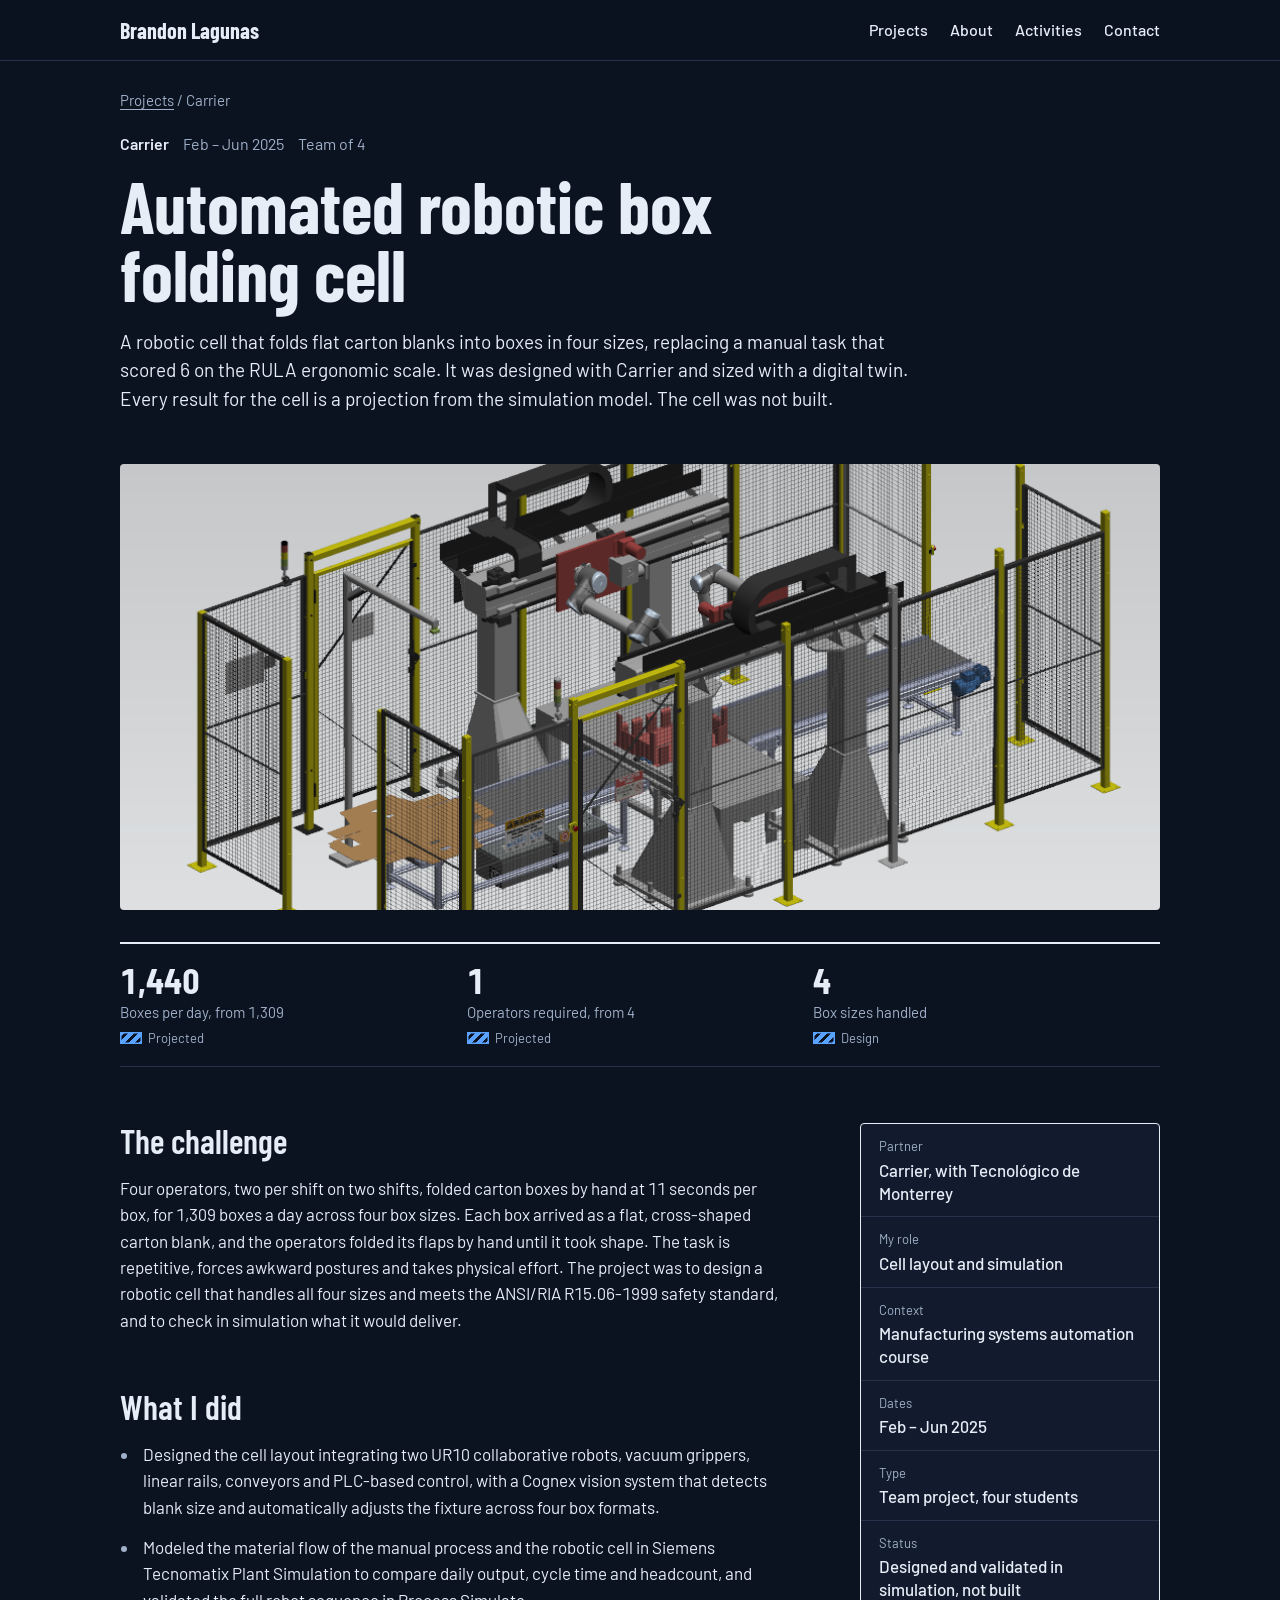
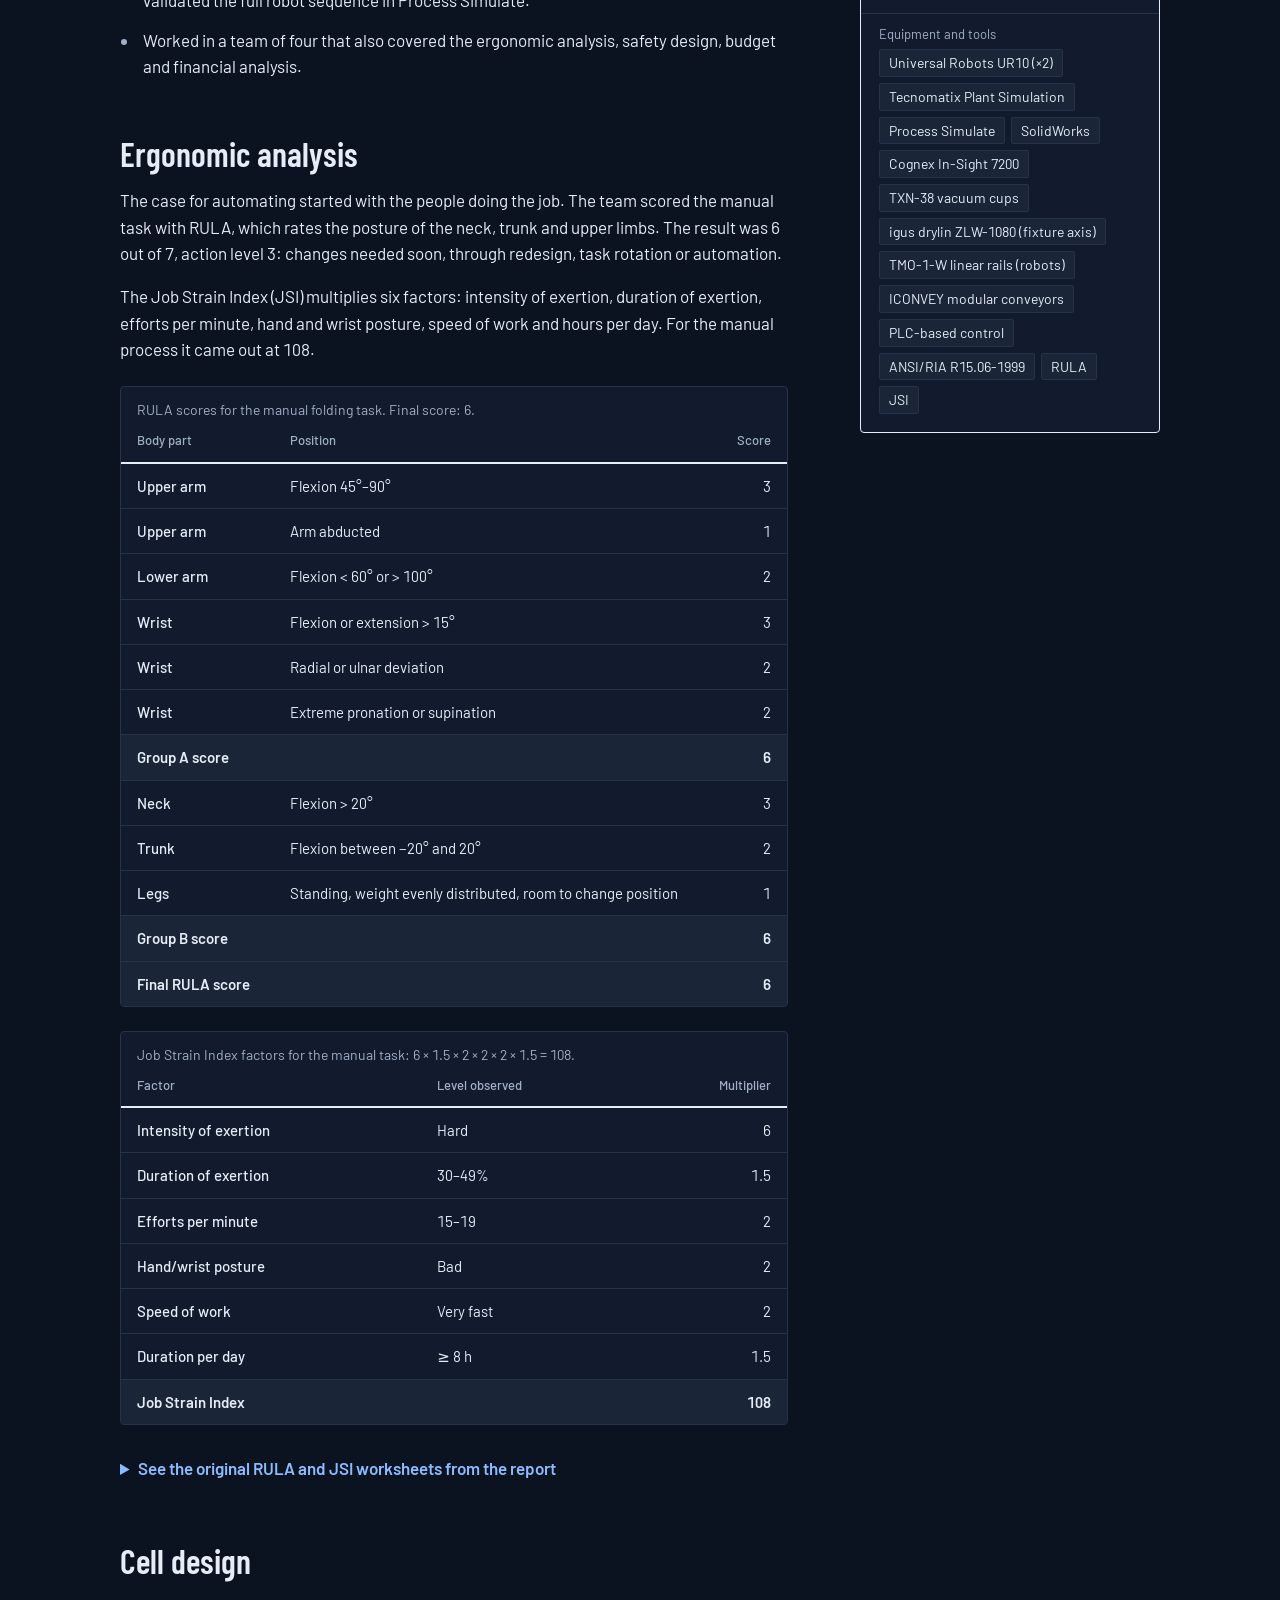
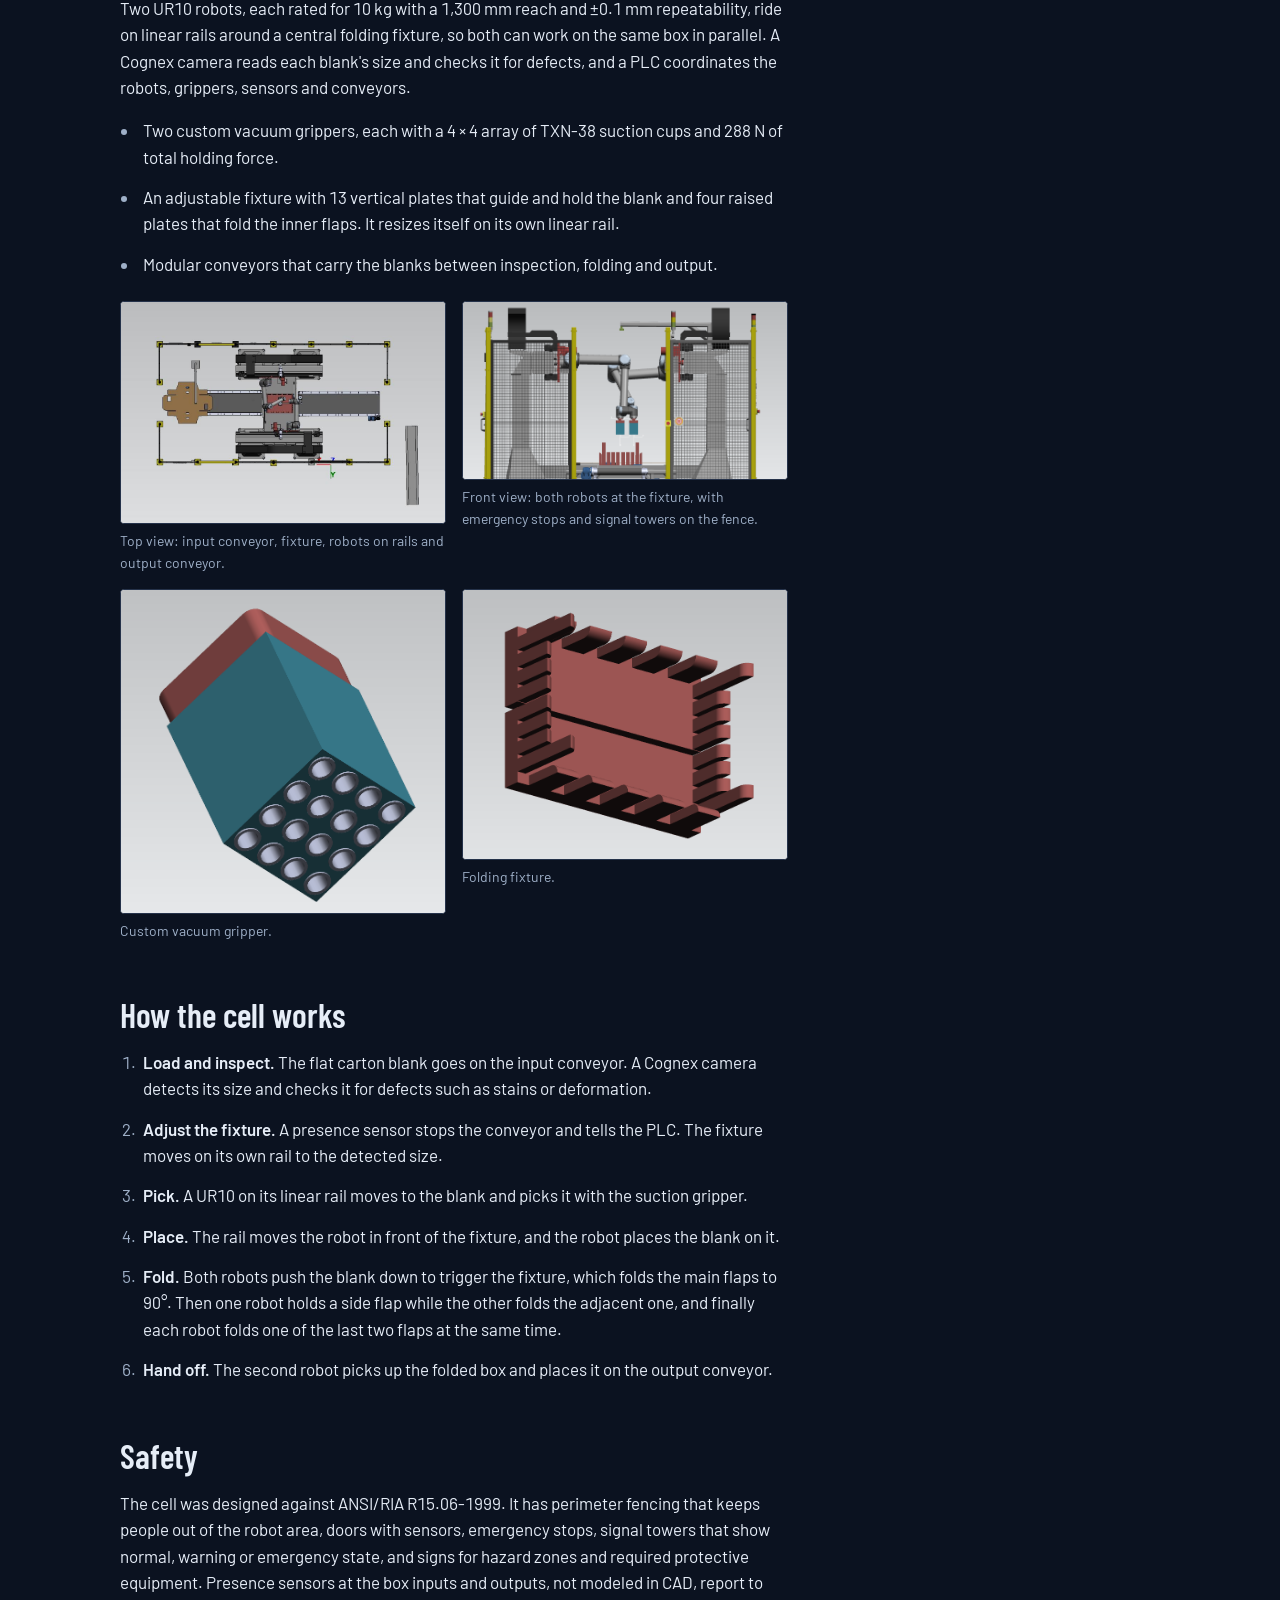
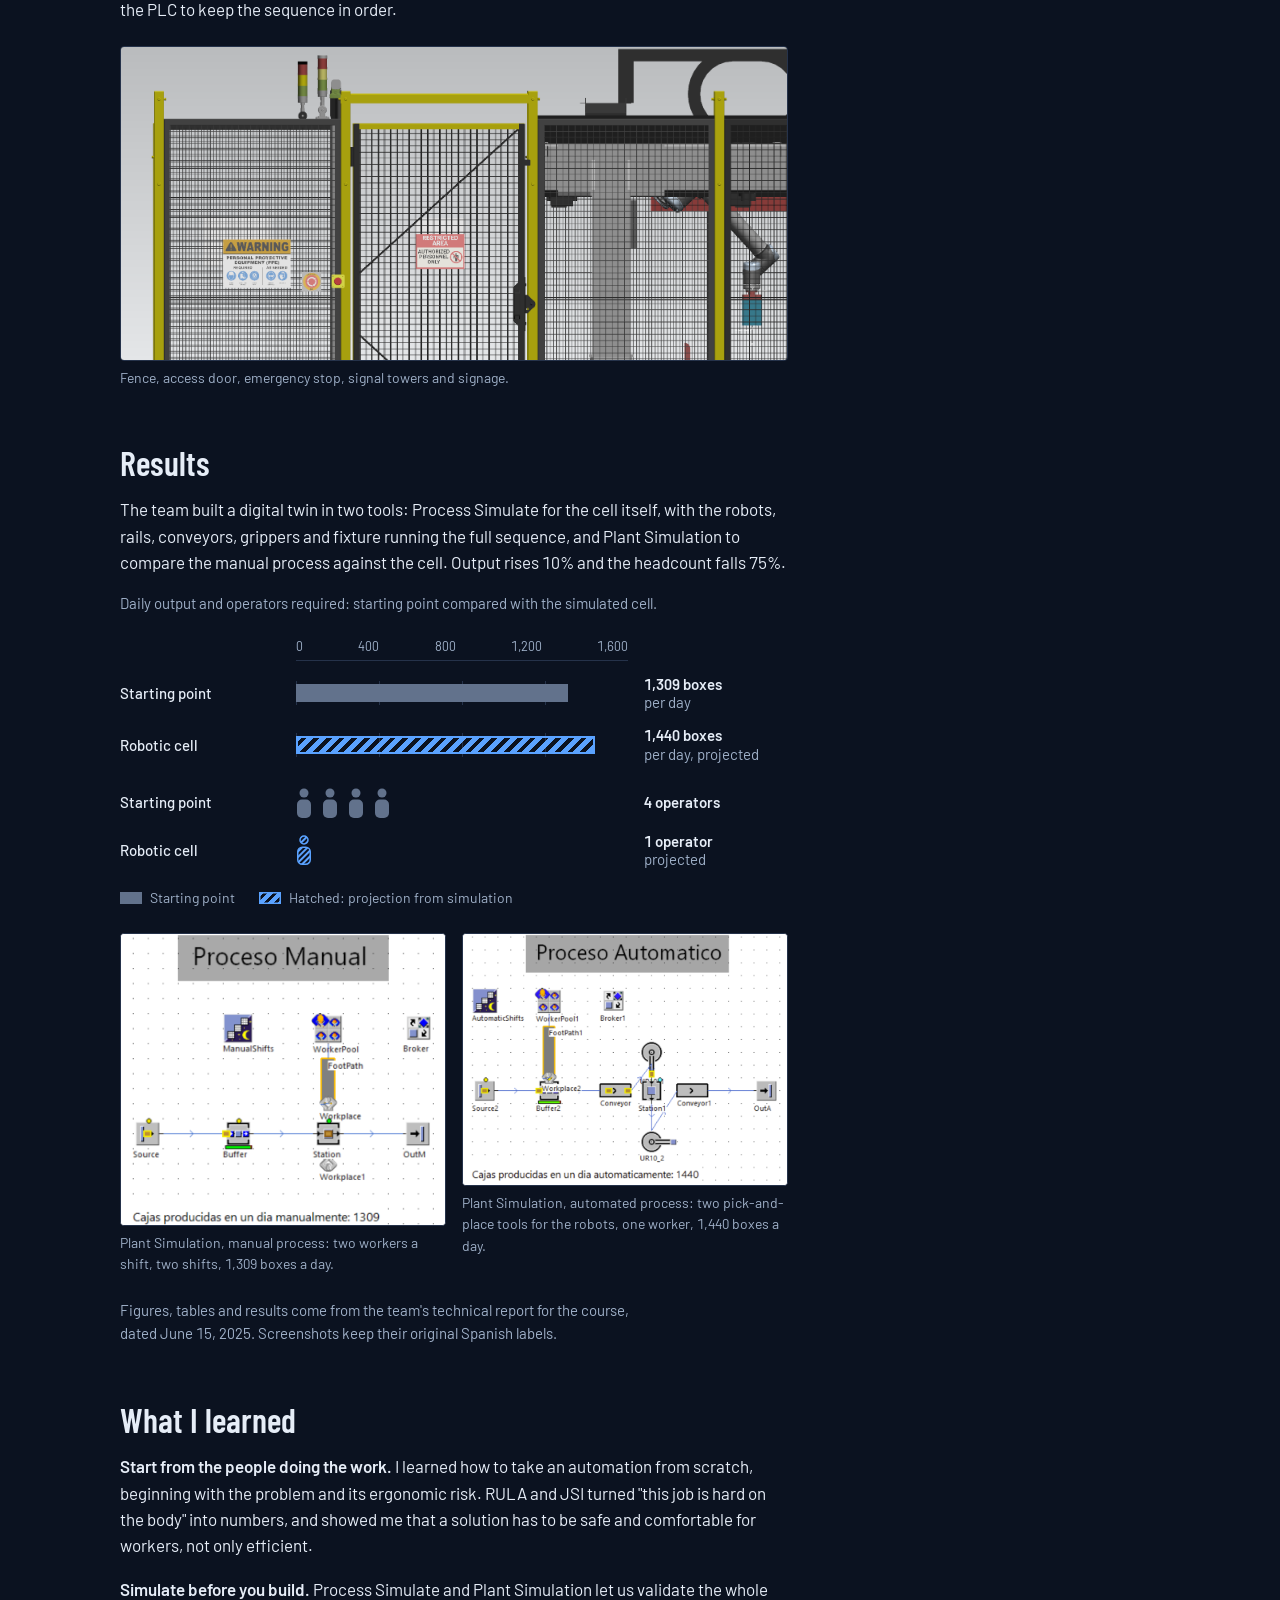
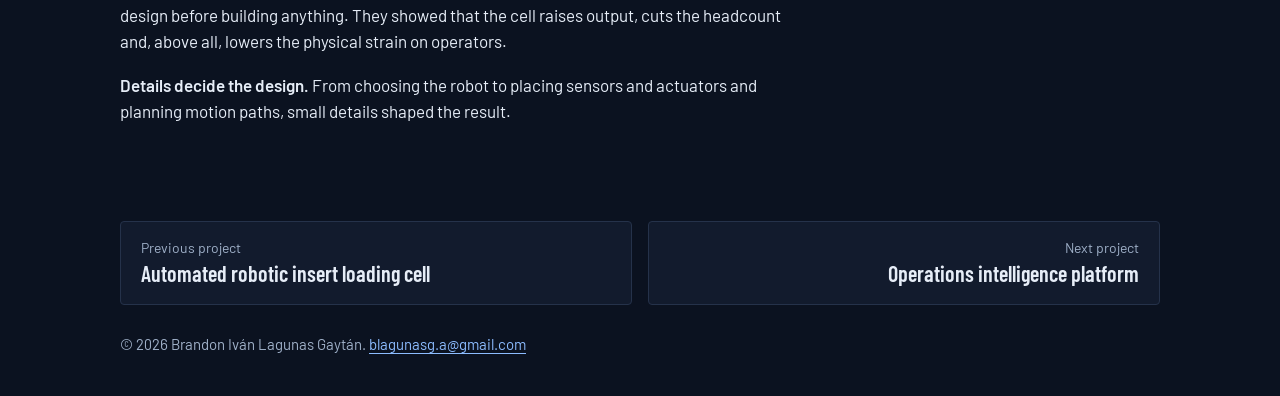
==== commit b90a6c9f: "Add "My role" to the Carrier project details Co-Authored-By: Claude Sonnet 5.5 <noreply@anthropic.co" ====
--- a/projects/carrier.html
+++ b/projects/carrier.html
@@ -243,6 +243,7 @@
         <div class="sidebar-box">
           <dl>
             <div><dt>Partner</dt><dd>Carrier, with Tecnológico de Monterrey</dd></div>
+            <div><dt>My role</dt><dd>Cell layout and simulation</dd></div>
             <div><dt>Context</dt><dd>Manufacturing systems automation course</dd></div>
             <div><dt>Dates</dt><dd>Feb – Jun 2025</dd></div>
             <div><dt>Type</dt><dd>Team project, four students</dd></div>
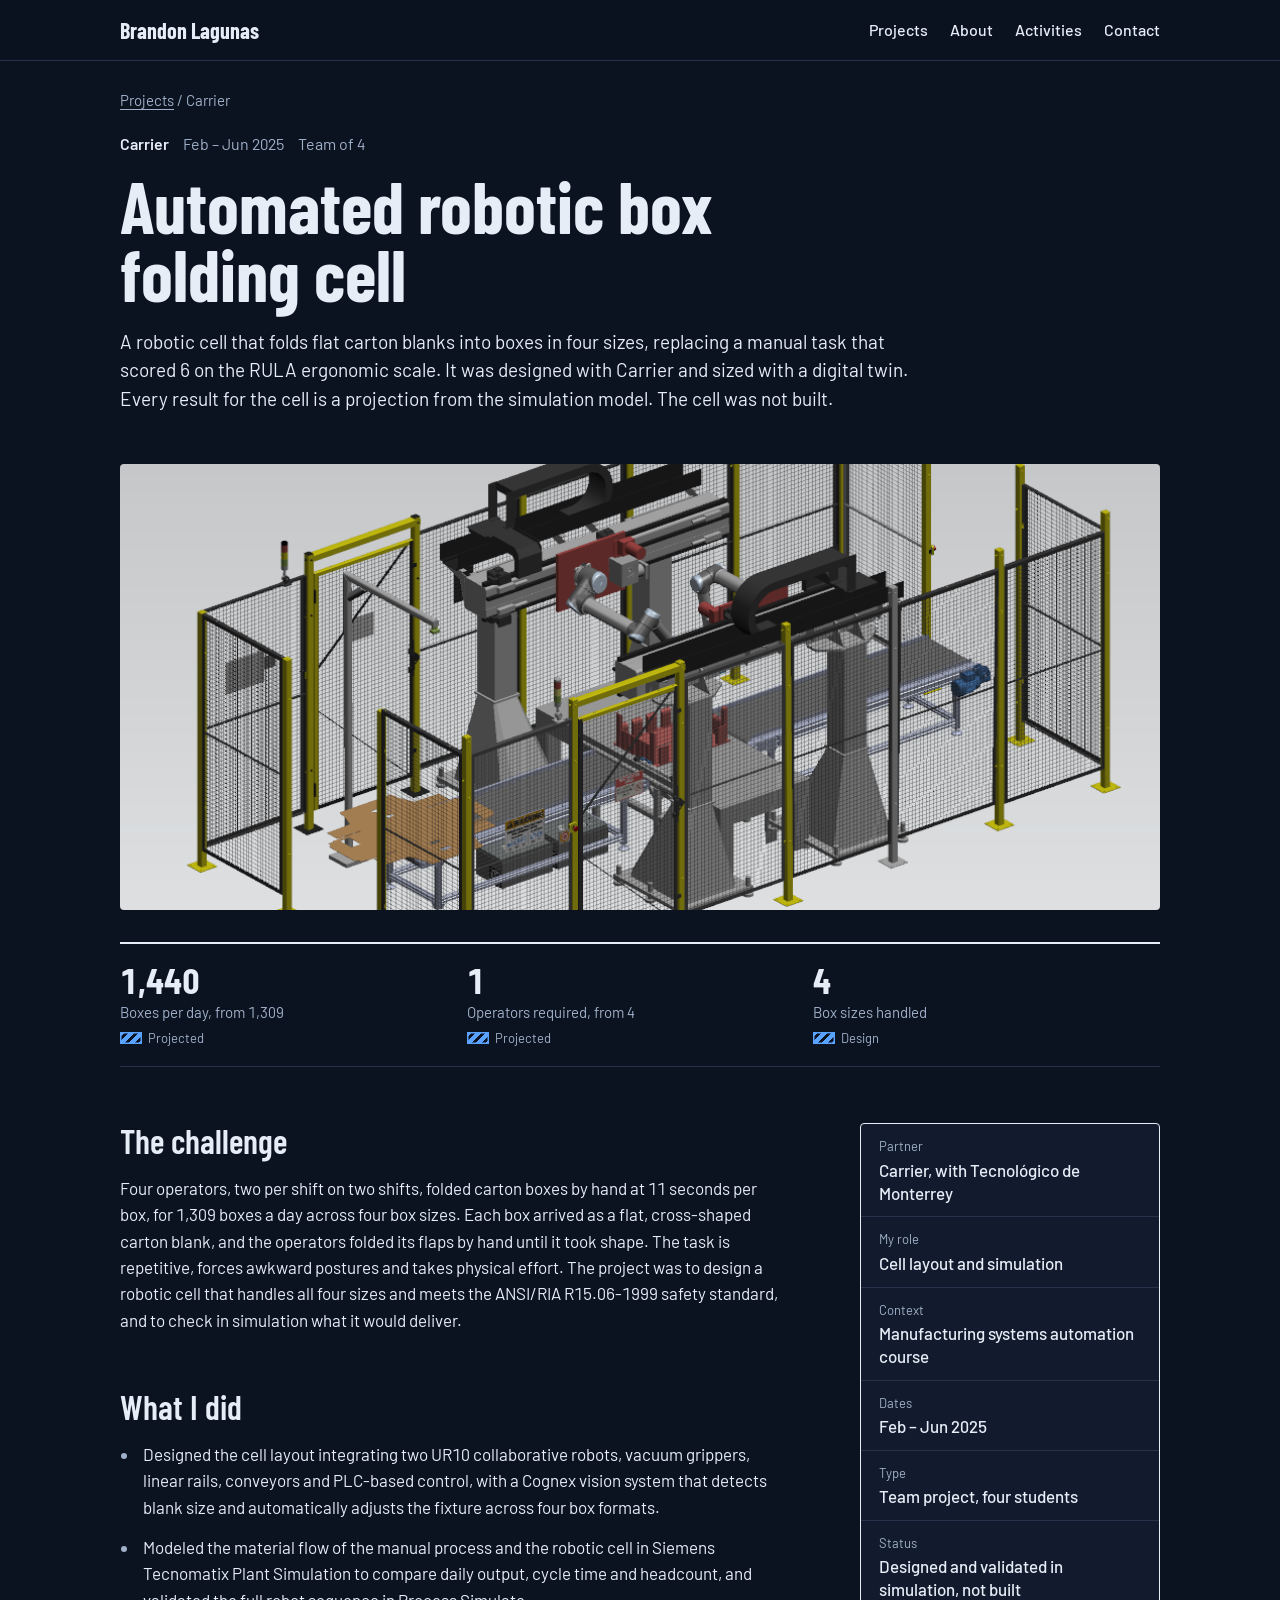
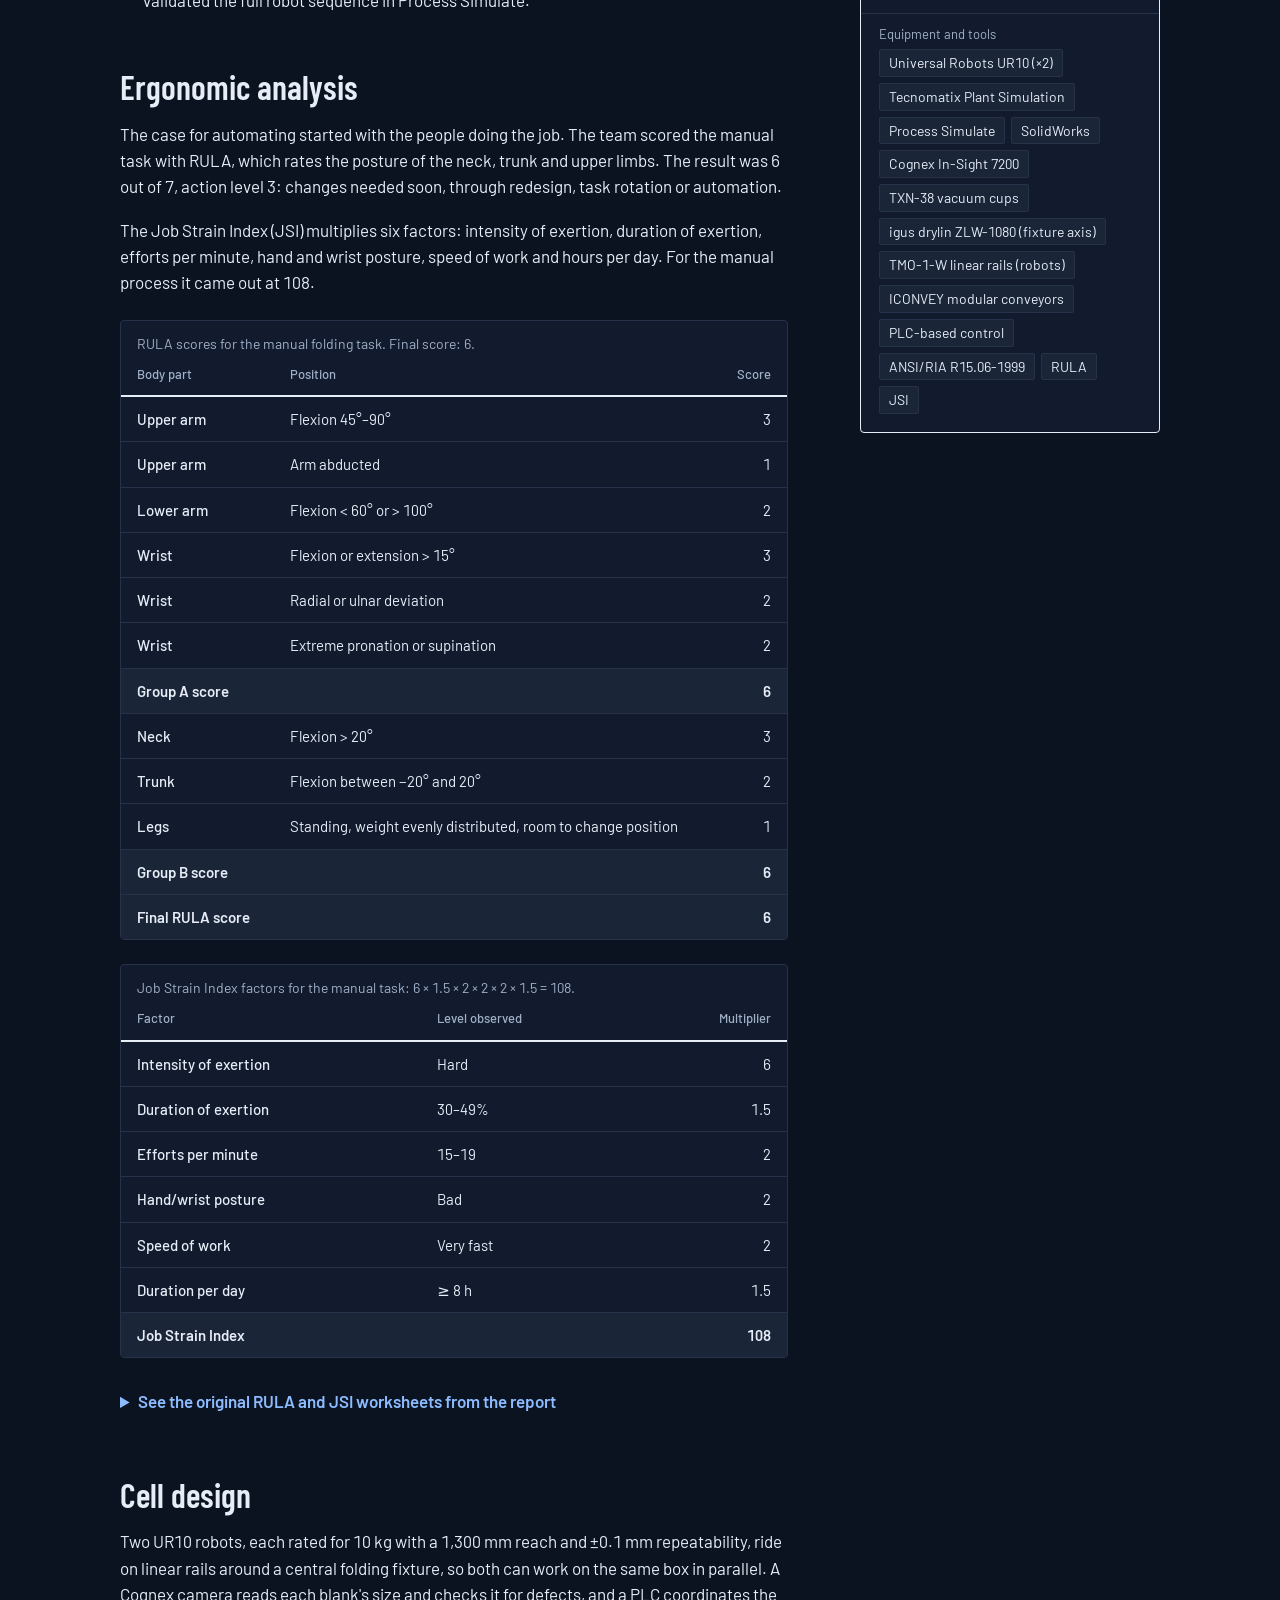
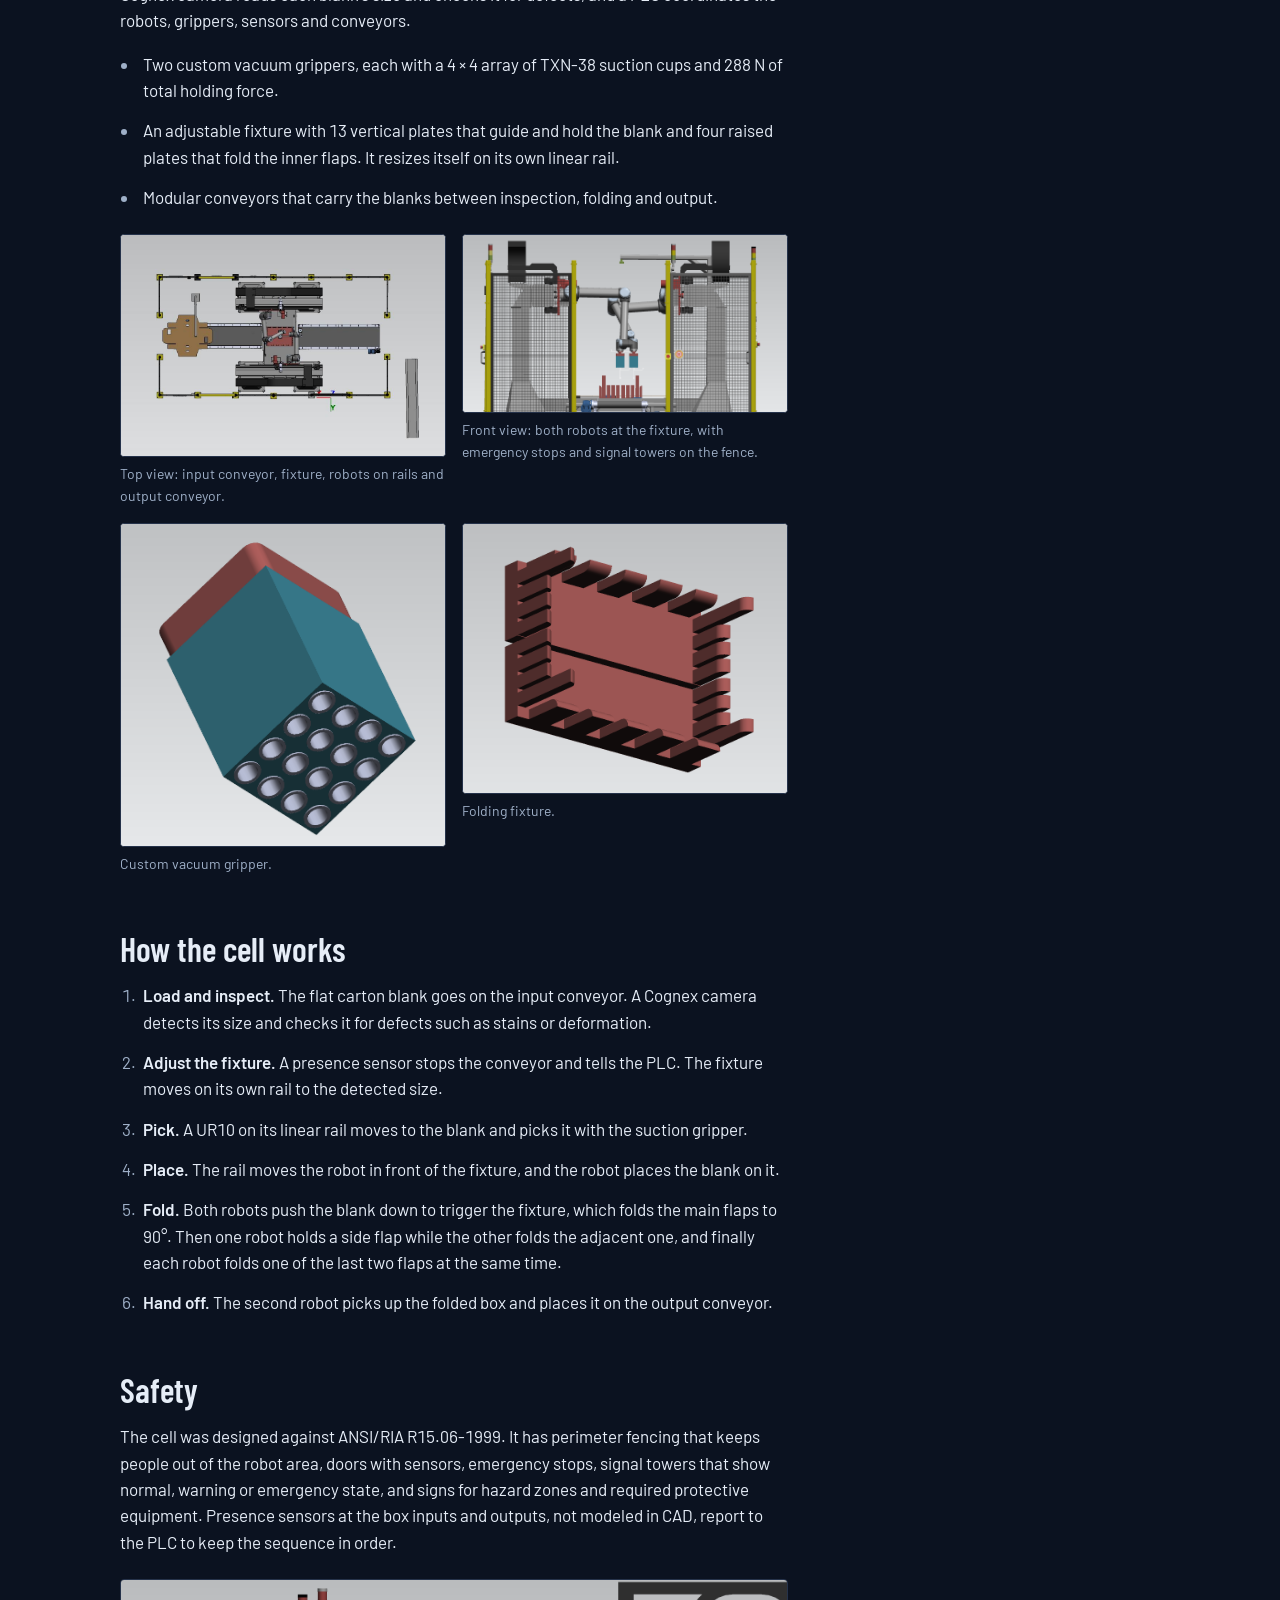
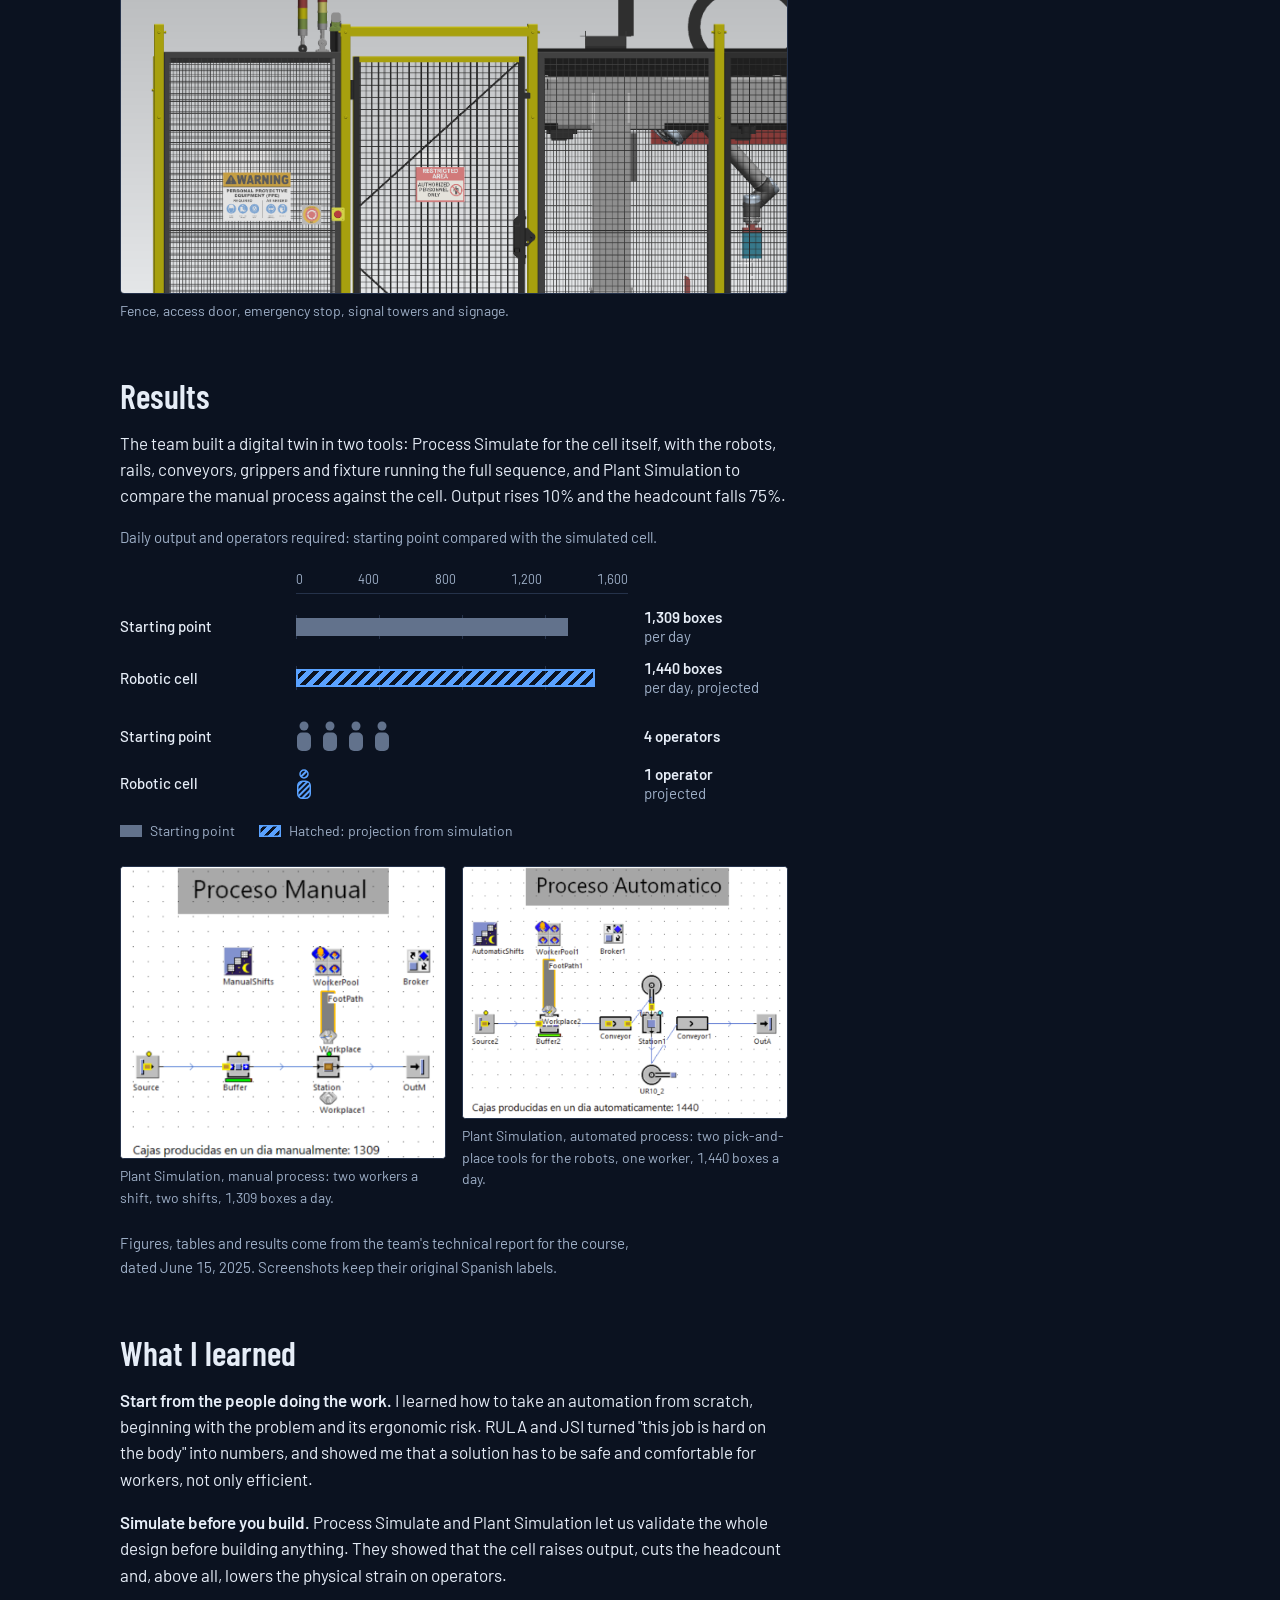
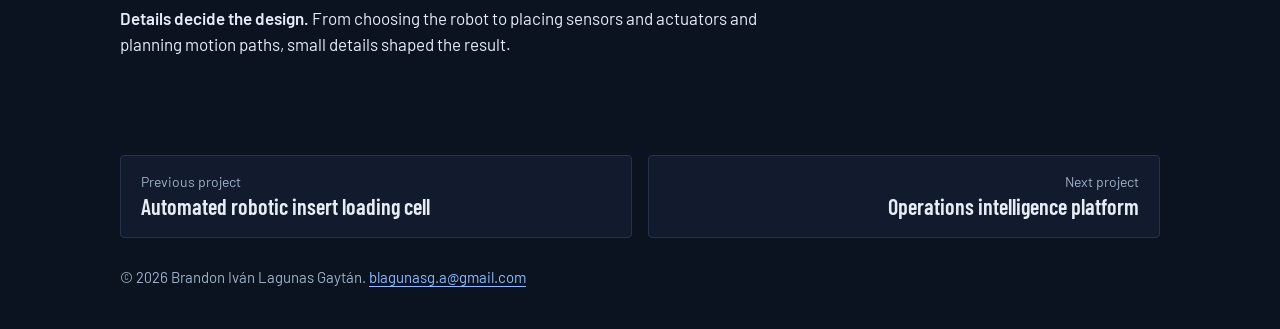
==== commit 446a598c: "Remove the team-of-four bullet from the Carrier and ABB "What I did" lists Co-Authored-By: Claude So" ====
--- a/projects/carrier.html
+++ b/projects/carrier.html
@@ -60,9 +60,7 @@
           <h2 id="work-heading">What I did</h2>
           <ul class="work">
             <li>Designed the cell layout integrating two UR10 collaborative robots, vacuum grippers, linear rails, conveyors and PLC-based control, with a Cognex vision system that detects blank size and automatically adjusts the fixture across four box formats.</li>
-            <li>Modeled the material flow of the manual process and the robotic cell in Siemens Tecnomatix Plant Simulation to compare daily output, cycle time and headcount, and validated the full robot sequence in Process Simulate.</li>
-            <li>Worked in a team of four that also covered the ergonomic analysis, safety design, budget and financial analysis.</li>
-          </ul>
+            <li>Modeled the material flow of the manual process and the robotic cell in Siemens Tecnomatix Plant Simulation to compare daily output, cycle time and headcount, and validated the full robot sequence in Process Simulate.</li>          </ul>
         </section>
 
         <section class="block" aria-labelledby="ergonomics-heading">
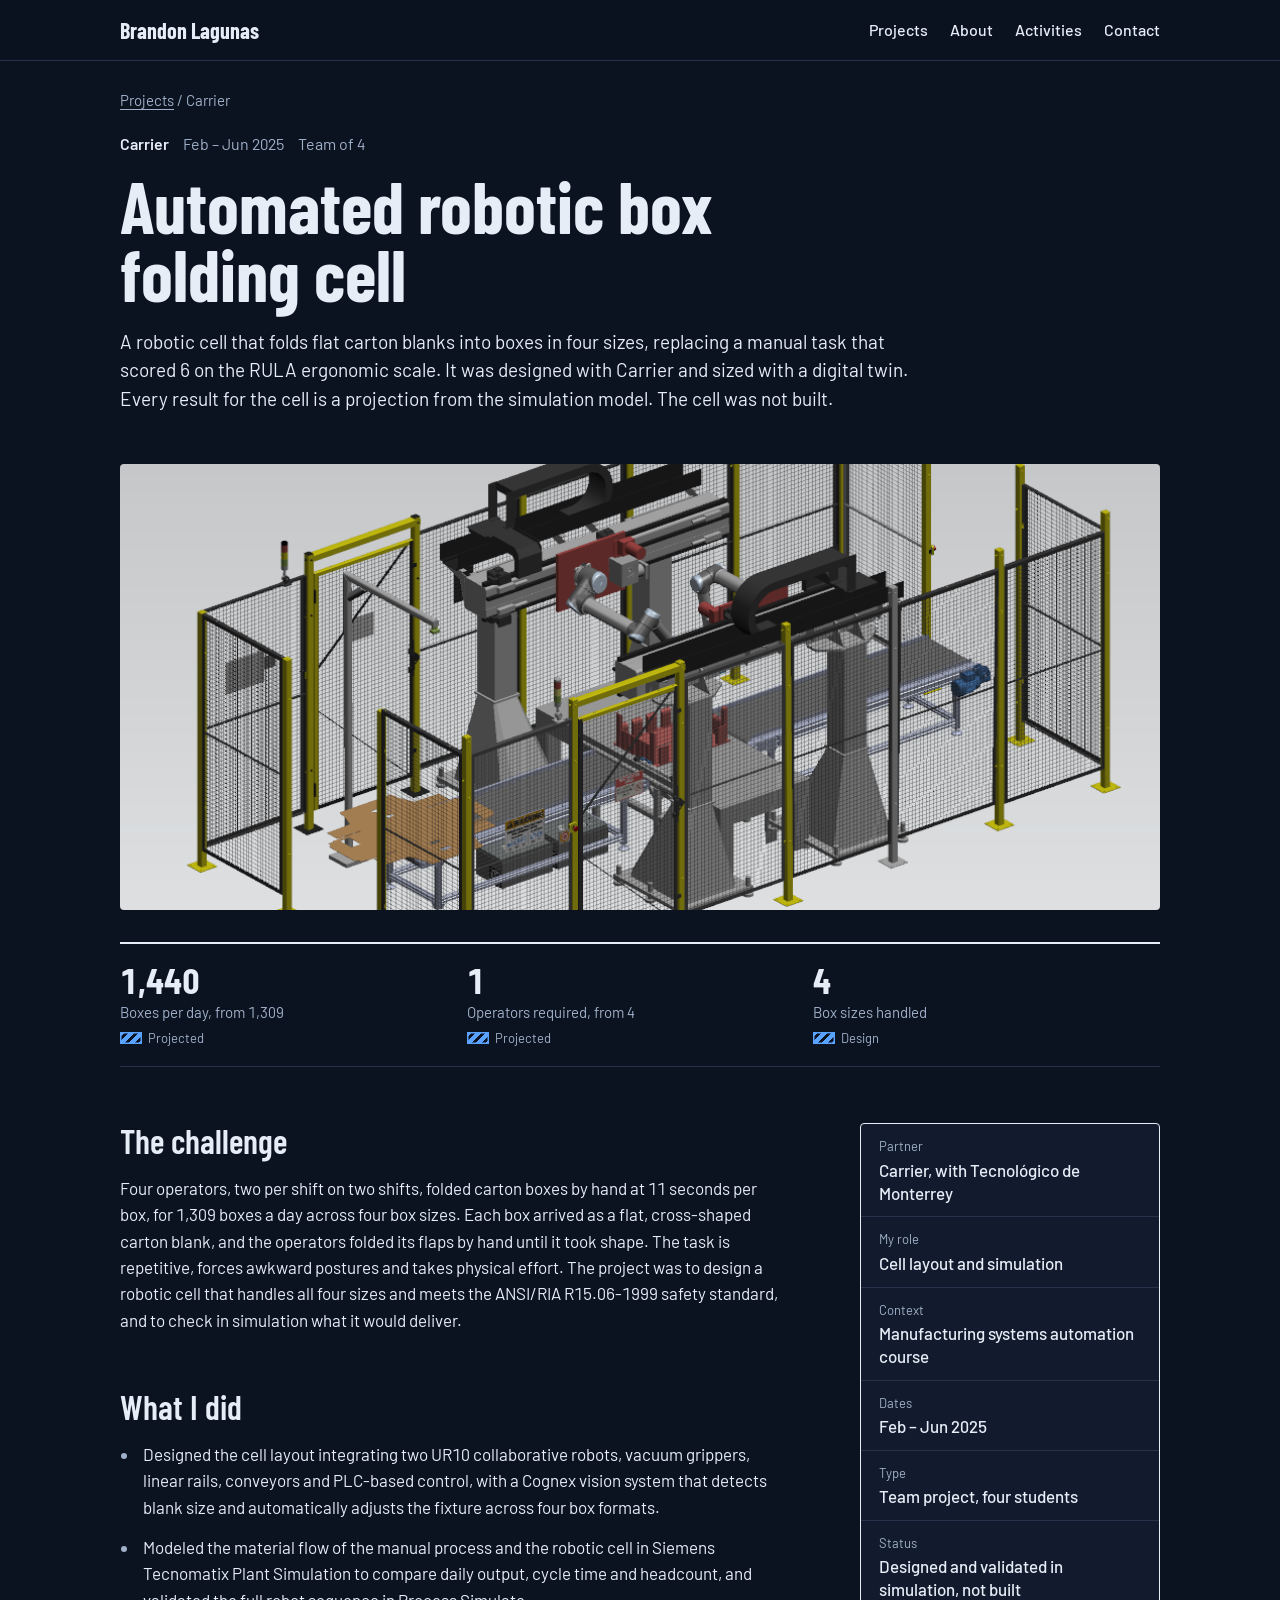
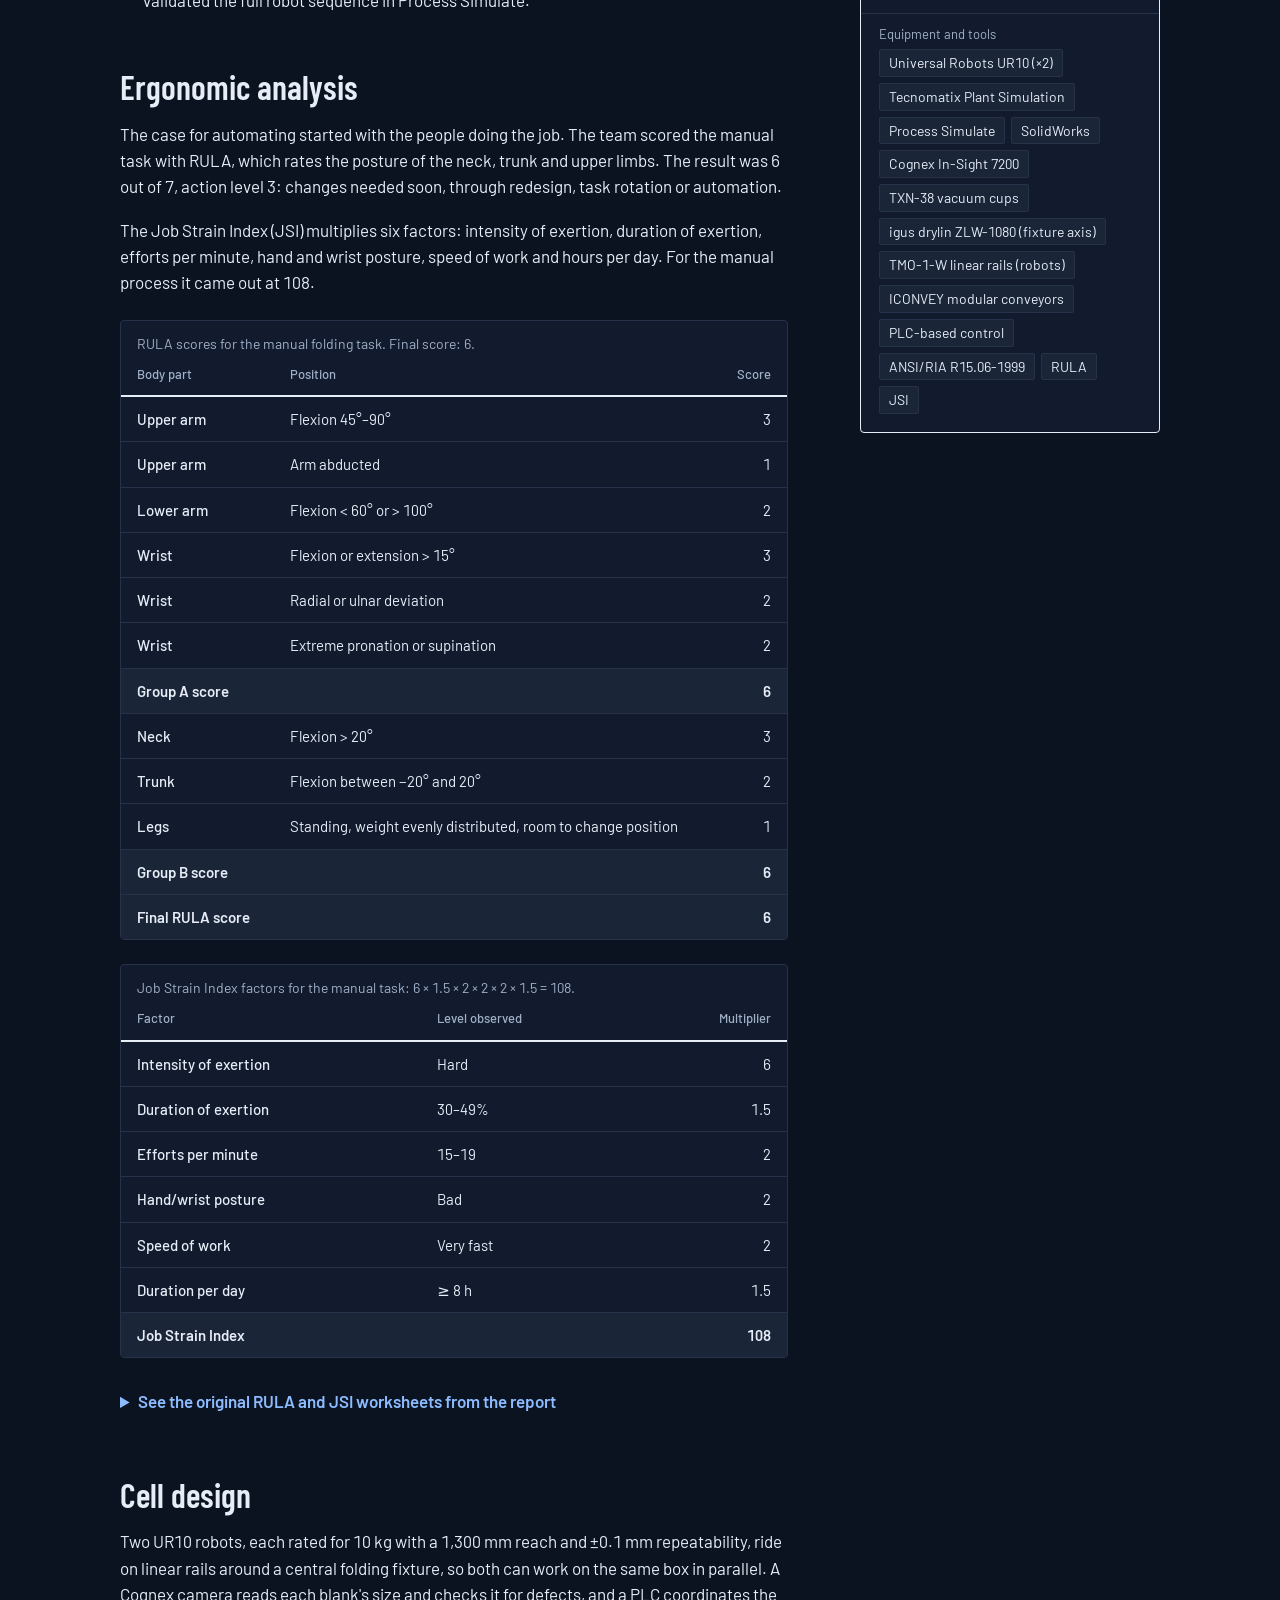
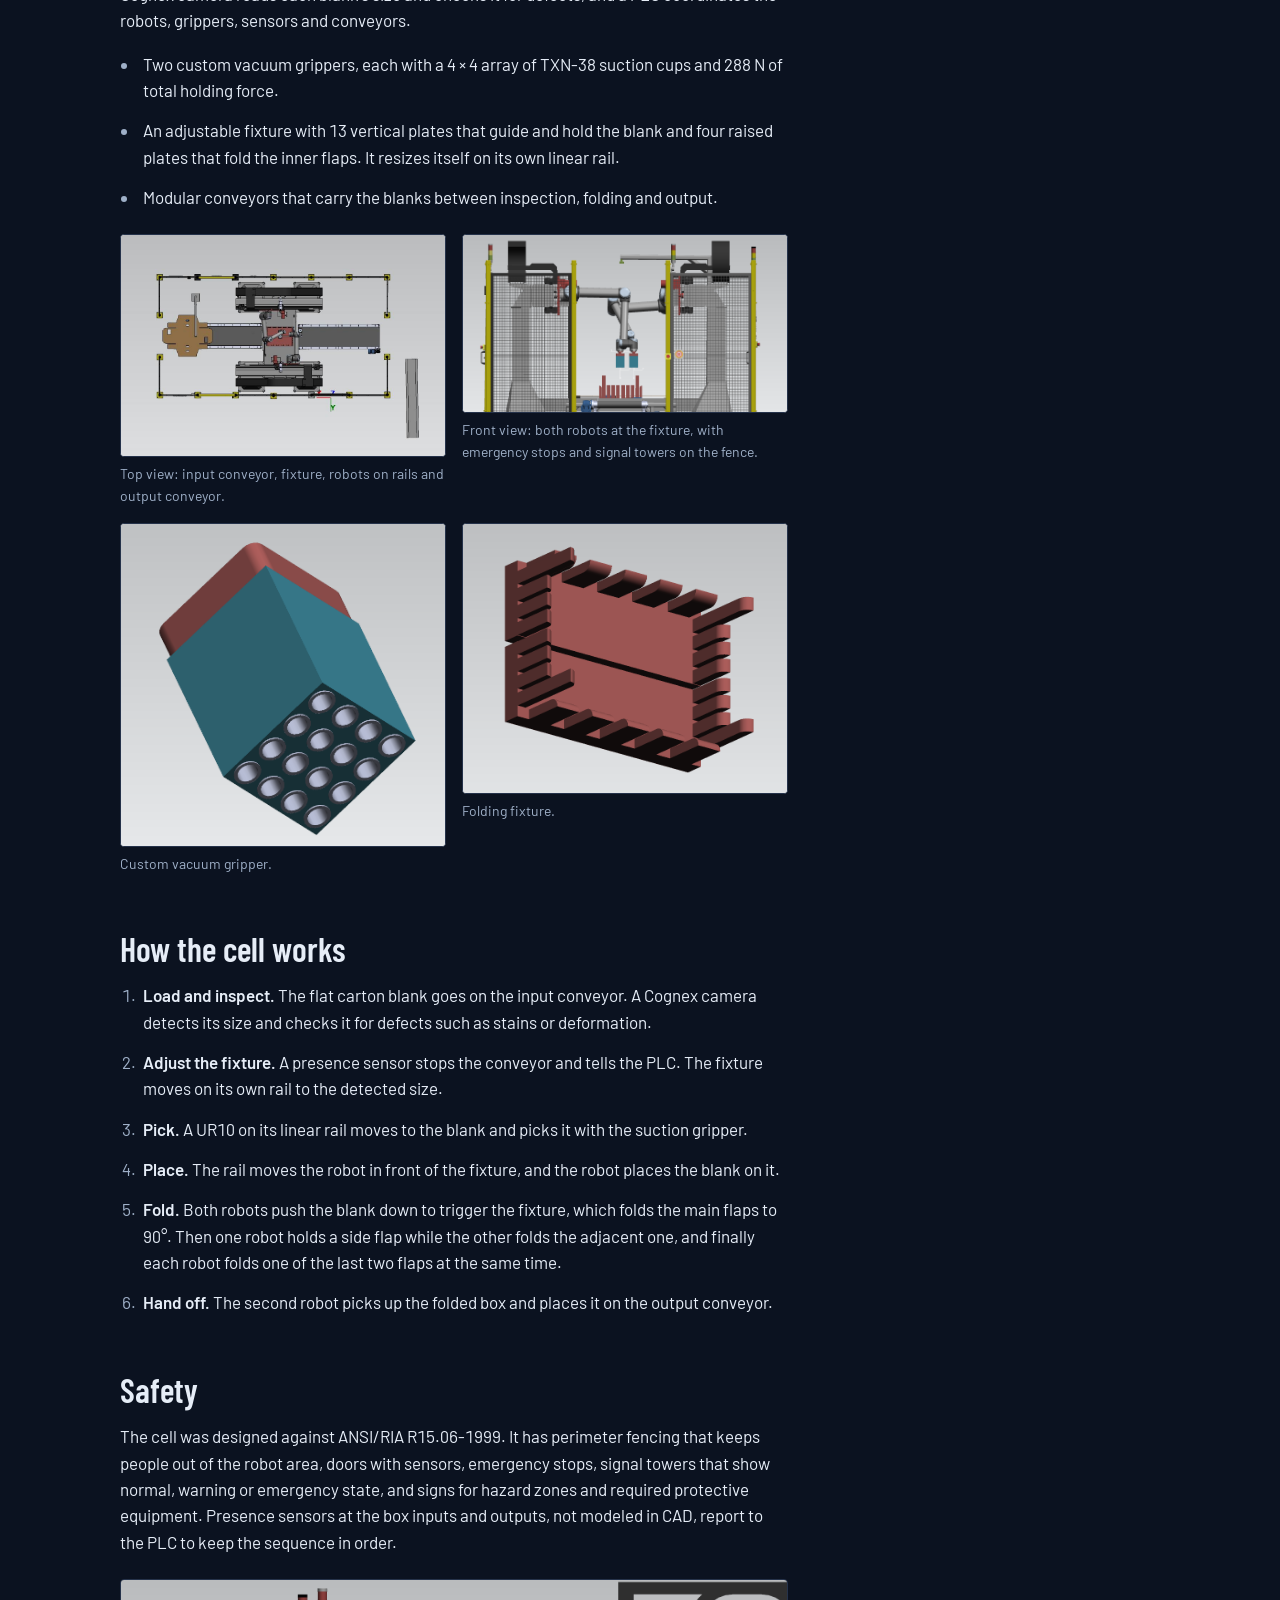
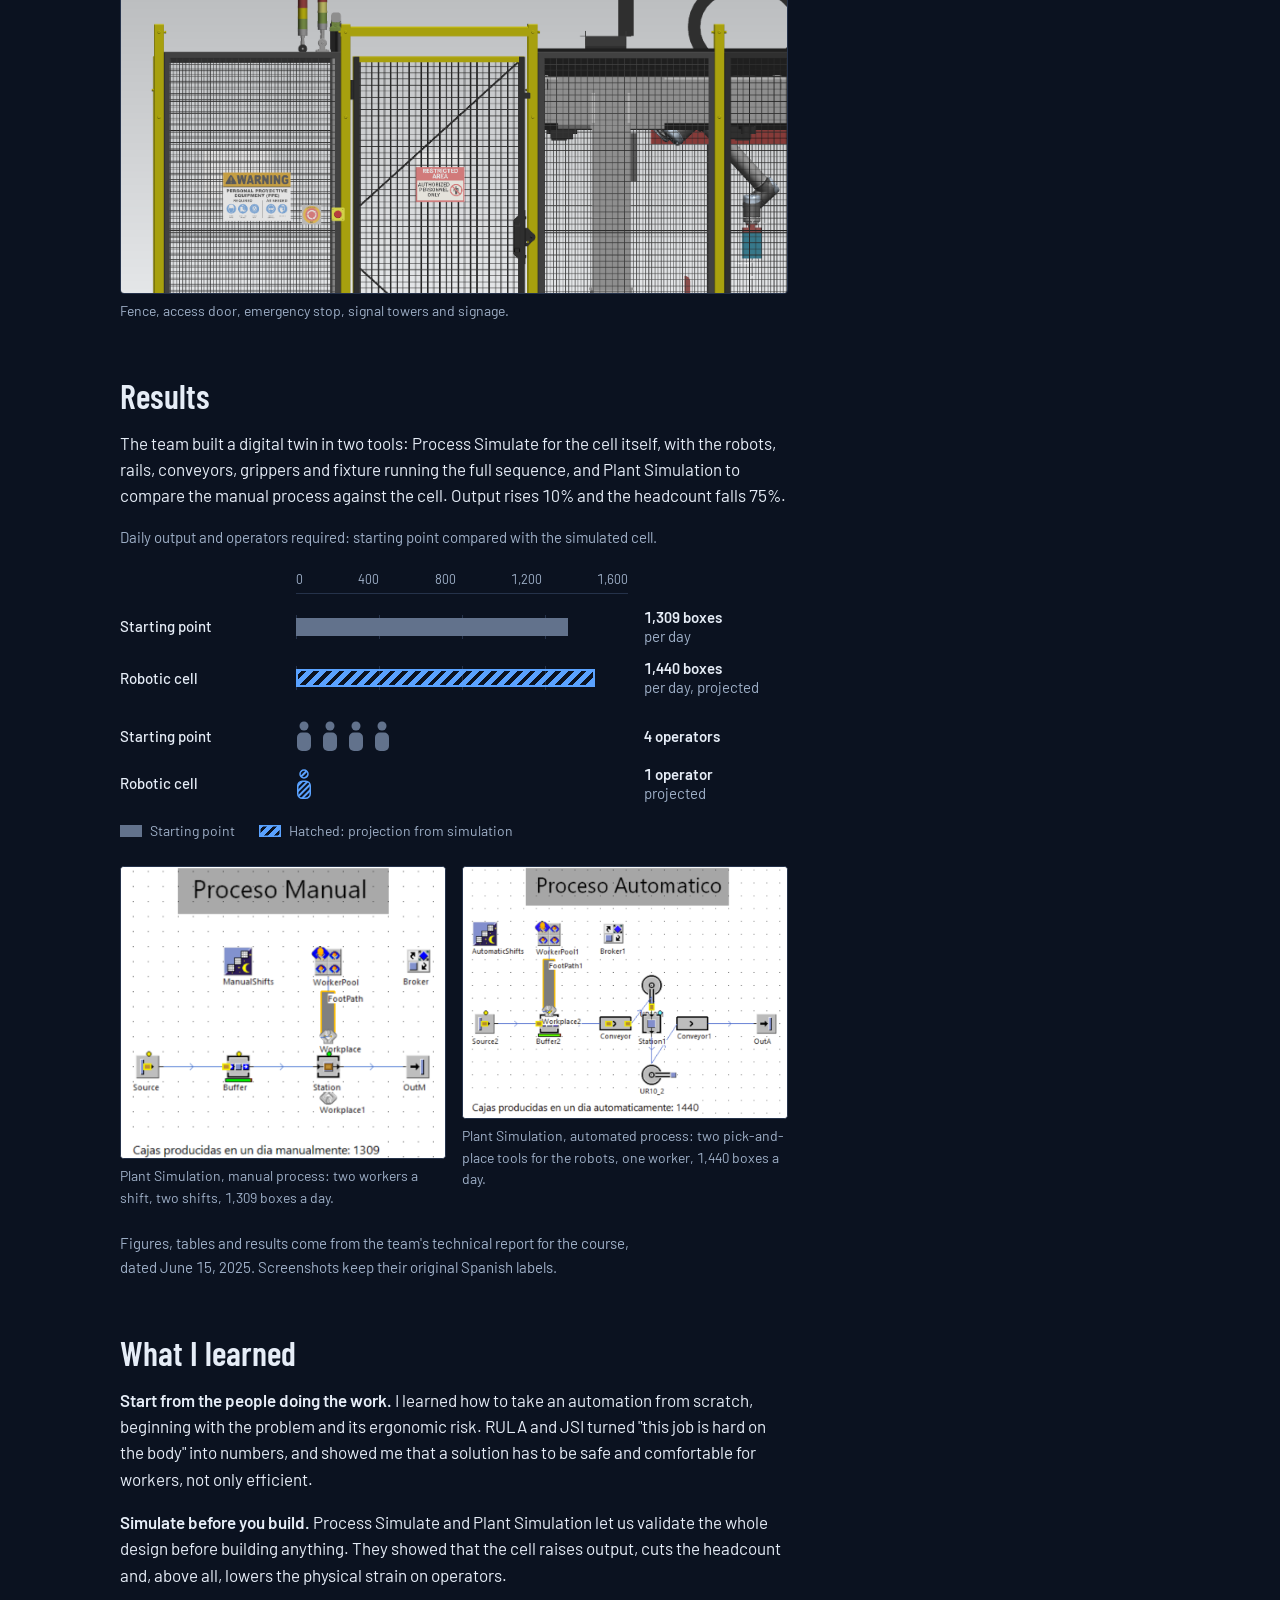
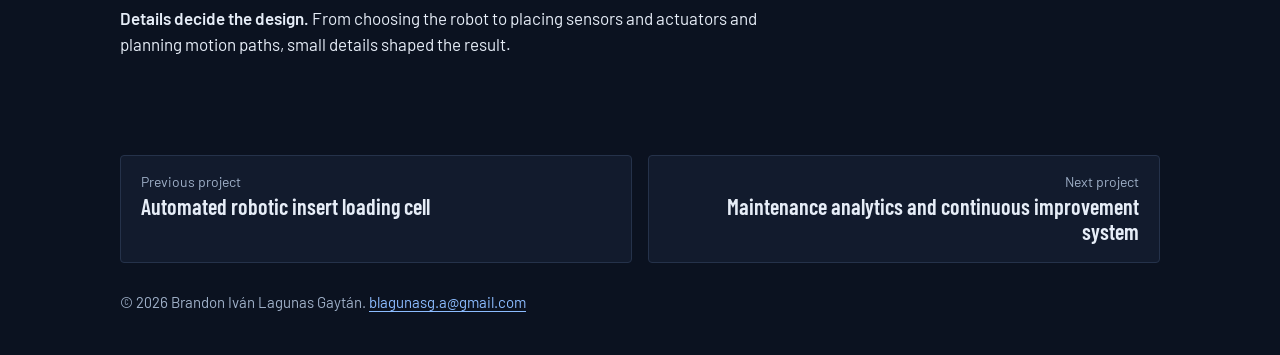
==== commit 29c07aa7: "Use the new Katcon title in the project pager links and the page description Co-Authored-By: Claude " ====
--- a/projects/carrier.html
+++ b/projects/carrier.html
@@ -60,7 +60,8 @@
           <h2 id="work-heading">What I did</h2>
           <ul class="work">
             <li>Designed the cell layout integrating two UR10 collaborative robots, vacuum grippers, linear rails, conveyors and PLC-based control, with a Cognex vision system that detects blank size and automatically adjusts the fixture across four box formats.</li>
-            <li>Modeled the material flow of the manual process and the robotic cell in Siemens Tecnomatix Plant Simulation to compare daily output, cycle time and headcount, and validated the full robot sequence in Process Simulate.</li>          </ul>
+            <li>Modeled the material flow of the manual process and the robotic cell in Siemens Tecnomatix Plant Simulation to compare daily output, cycle time and headcount, and validated the full robot sequence in Process Simulate.</li>
+          </ul>
         </section>
 
         <section class="block" aria-labelledby="ergonomics-heading">
@@ -271,7 +272,7 @@
 
     <nav class="pager" aria-label="More projects">
       <a href="vitro.html"><small>Previous project</small>Automated robotic insert loading cell</a>
-      <a class="next" href="katcon.html"><small>Next project</small>Operations intelligence platform</a>
+      <a class="next" href="katcon.html"><small>Next project</small>Maintenance analytics and continuous improvement system</a>
     </nav>
 
   </main>
--- a/css/style.css
+++ b/css/style.css
@@ -520,6 +520,7 @@
 .plate figcaption { font-size: 0.875rem; color: var(--steel); margin-top: 6px; }
 .timing + .timing { margin-top: 40px; }
 .timing + p { margin-top: 28px; }
+.timing + .work { margin-top: 28px; }
 @media (min-width: 800px) { .stats--3 { grid-template-columns: repeat(3, 1fr); } }
 @media (max-width: 799px) { .stats--3 div:last-child { grid-column: 1 / -1; } }
 .block > p + .table-wrap,
@@ -544,10 +545,107 @@
 .risk-table .total td { background: var(--surface); font-weight: 600; }
 
 .more { margin-top: 8px; }
+.more + p { margin-top: 20px; }
+
 .more summary { cursor: pointer; font-weight: 600; color: var(--link); padding: 6px 0; }
 .more[open] summary { margin-bottom: 16px; }
 .more img { width: 100%; height: auto; margin-bottom: 16px; border: 1px solid var(--rule); border-radius: 4px; background: #fff; }
 
+/* ---------- Step diagrams (Katcon) ---------- */
+
+.cover--steps { aspect-ratio: auto; }
+.cover--steps + .table-wrap { margin-top: 24px; }
+
+.steps {
+  list-style: none;
+  margin: 0;
+  padding: clamp(18px, 3vw, 32px);
+  display: grid;
+  gap: 30px;
+  color: var(--panel-ink);
+}
+.steps > li {
+  position: relative;
+  display: grid;
+  grid-template-columns: 56px 1fr;
+  column-gap: 16px;
+  row-gap: 6px;
+  align-items: start;
+}
+.step-icon {
+  position: relative;
+  grid-row: 1 / span 2;
+  width: 56px;
+  height: 56px;
+  border-radius: 50%;
+  background: var(--card);
+  border: 1px solid var(--panel-rule);
+  display: grid;
+  place-items: center;
+  color: var(--panel-accent);
+}
+.step-icon svg { width: 30px; height: 30px; }
+.step-num {
+  position: absolute;
+  top: -6px;
+  left: -6px;
+  width: 22px;
+  height: 22px;
+  border-radius: 50%;
+  background: var(--panel-accent);
+  color: #06101f;
+  font-family: "Barlow Condensed", "Barlow", sans-serif;
+  font-weight: 700;
+  font-size: 0.8125rem;
+  line-height: 22px;
+  text-align: center;
+}
+.step-title {
+  justify-self: start;
+  padding: 1px 10px;
+  border: 1px solid var(--panel-accent);
+  border-radius: 3px;
+  font-family: "Barlow Condensed", "Barlow", sans-serif;
+  font-weight: 600;
+  font-size: 1.0625rem;
+  line-height: 1.3;
+}
+.step-text { color: var(--panel-steel); font-size: 0.875rem; line-height: 1.35; }
+.steps > li:not(:last-child)::after {
+  content: "";
+  position: absolute;
+  left: 28px;
+  bottom: -21px;
+  margin-left: -6px;
+  border: 6px solid transparent;
+  border-top: 8px solid var(--panel-accent);
+  border-bottom: 0;
+}
+
+@media (min-width: 480px) {
+  .steps > li { display: flex; flex-direction: column; align-items: center; text-align: center; gap: 8px; }
+  .step-icon { grid-row: auto; }
+  .step-title { justify-self: auto; }
+  .steps > li:not(:last-child)::after {
+    left: auto;
+    bottom: auto;
+    top: 22px;
+    right: -20px;
+    margin: 0;
+    border: 6px solid transparent;
+    border-left: 8px solid var(--panel-accent);
+    border-right: 0;
+  }
+  .steps--8 { grid-template-columns: repeat(2, minmax(0, 1fr)); column-gap: 28px; }
+  .steps--8 > li:nth-child(2n)::after { display: none; }
+}
+@media (min-width: 720px) {
+  .steps--8 { grid-template-columns: repeat(4, minmax(0, 1fr)); }
+  .steps--8 > li:nth-child(2n)::after { display: block; }
+  .steps--8 > li:nth-child(4n)::after { display: none; }
+}
+
+
 @media (max-width: 719px) {
   .hero { padding: 40px 0 16px; }
   .section { padding-top: 56px; }
